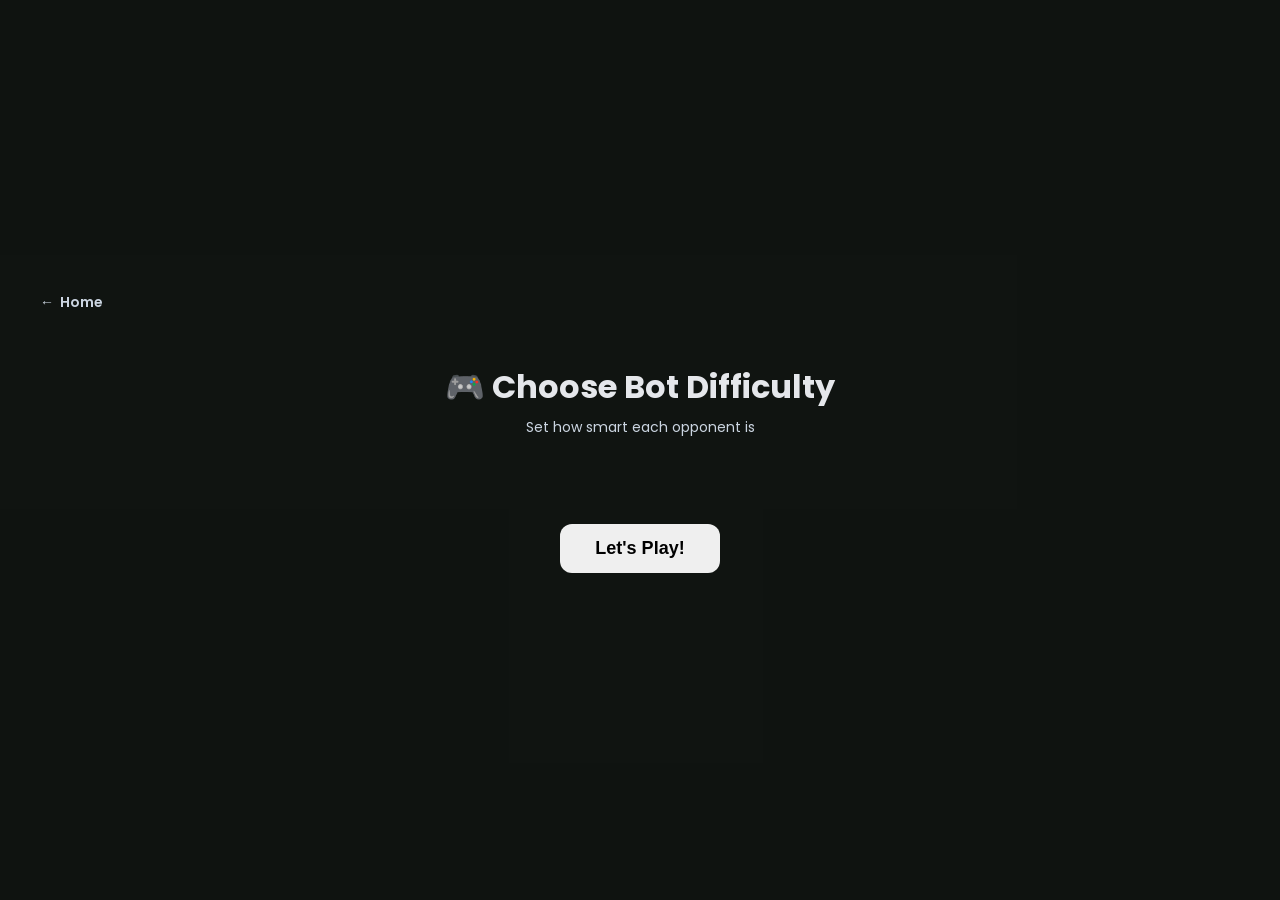
==== bot-difficulty.html @ c4e72bd3 "feat(bot-difficulty): convert Choose Bot Difficulty into a real top-level page - Added bot-difficult" ====
<!DOCTYPE html>
<html lang="en">
    <head>
        <meta charset="UTF-8">
        <meta name="viewport" content="width=device-width, initial-scale=1.0">
        <title>Wild Guest List — Choose Bot Difficulty</title>
        <link rel="icon" type="image/x-icon" href="assets/img/branding/favicon.ico" />
        <link rel="stylesheet" href="assets/fonts/fonts.css">
        <link rel="stylesheet" href="css/style.css">
    </head>
    <body>

        <!-- ── CHOOSE BOT DIFFICULTY ────────────────────────────
             A top-level destination, sibling of Home — reached from
             Home's Play vs Bot button (js/ui/home-ui.js), not
             rendered inside index.html. Real browser navigation
             (a normal link / location.href), so Back, refresh, and
             direct-URL access all work for free, and leaving this
             page fully unmounts it. See js/bot-difficulty-main.js.

             Player identity (avatar + name) is read-only here,
             sourced from the one authoritative profile
             (js/services/profile.js) — editing only happens on
             profile.html. Bot difficulty and every seat's color are
             the only things this page lets you change. Confirming
             hands off to game.html exactly as before via the same
             sessionStorage handoff — nothing about how a match
             starts changed, only where the picking-a-setup UI
             lives. -->
        <div class="screen-overlay">
            <div class="screen-content">

                <a href="index.html" class="page-back-link">
                    <span aria-hidden="true">←</span> <span data-i18n="backToHome">Home</span>
                </a>

                <div class="difficulty-content">
                    <h2 data-i18n="diffTitle">🎮 Choose Bot Difficulty</h2>
                    <p class="diff-subtitle" data-i18n="diffSubtitle">Set how smart each opponent is</p>
                    <div id="difficultyPanel"></div>
                    <button id="confirmDiffBtn" class="screen-btn" data-i18n="diffConfirm">Let's Play!</button>
                </div>

            </div>
        </div>

        <!-- Guidance prompt — asked once per new game, before it starts -->
        <div id="guidancePromptModal" class="screen-overlay hidden">
            <div class="screen-content guide-prompt-content">
                <h2 data-i18n="guidePromptTitle">Show step-by-step help?</h2>
                <p class="diff-subtitle" data-i18n="guidePromptText">We can explain each animal's ability the first time you play it this game.</p>
                <div class="guide-prompt-actions">
                    <button id="guidancePromptYesBtn" class="screen-btn" type="button" data-i18n="guidePromptYes">Yes, guide me</button>
                    <button id="guidancePromptNoBtn" class="screen-btn guide-prompt-no" type="button" data-i18n="guidePromptNo">No thanks</button>
                </div>
                <label class="guide-prompt-dontshow">
                    <input type="checkbox" id="guidancePromptDontShowAgain">
                    <span data-i18n="guidePromptDontShowAgain">Don't show this again</span>
                </label>
            </div>
        </div>

        <!-- Restart-from-beginning prompt — asked only when the player
             chooses step-by-step guidance and some abilities have already
             been explained in an earlier game -->
        <div id="guidanceRestartModal" class="screen-overlay hidden">
            <div class="screen-content guide-prompt-content">
                <h2 data-i18n="guideRestartTitle">Start the guide over?</h2>
                <p class="diff-subtitle" data-i18n="guideRestartText">You've already seen some animals explained. Show them all again from the beginning, or only the ones you haven't seen yet?</p>
                <div class="guide-prompt-actions">
                    <button id="guidanceRestartYesBtn" class="screen-btn" type="button" data-i18n="guideRestartYes">Start over</button>
                    <button id="guidanceRestartNoBtn" class="screen-btn guide-prompt-no" type="button" data-i18n="guideRestartNo">Just new ones</button>
                </div>
            </div>
        </div>

        <script type="module" src="js/bot-difficulty-main.js"></script>

    </body>
</html>
---- assets/fonts/fonts.css ----
/*
  Self-hosted fonts (no Google Fonts CDN calls).
  Files sourced from the @fontsource npm packages, which repackage
  the same open-source font files (Poppins, Vazirmatn, Noto Sans
  Arabic, Noto Sans) for local/offline use under their original
  open licenses (OFL).
*/

/* ---------- Poppins (Latin UI text / English) ---------- */
@font-face {
    font-family: 'Poppins';
    font-style: normal;
    font-display: swap;
    font-weight: 400;
    src: url('./files/poppins-latin-400-normal.woff2') format('woff2');
    unicode-range: U+0000-00FF, U+0131, U+0152-0153, U+02BB-02BC, U+02C6, U+02DA, U+02DC, U+2000-206F, U+20AC, U+2122, U+2191, U+2193, U+2212, U+2215, U+FEFF, U+FFFD;
}
@font-face {
    font-family: 'Poppins';
    font-style: normal;
    font-display: swap;
    font-weight: 400;
    src: url('./files/poppins-latin-ext-400-normal.woff2') format('woff2');
    unicode-range: U+0100-02BA, U+02BD-02C5, U+02C7-02CC, U+02CE-02D7, U+02DD-02FF, U+1D00-1DBF, U+1E00-1E9F, U+1EF2-1EFF, U+2020, U+20A0-20AB, U+20AD-20C0, U+2113, U+2C60-2C7F, U+A720-A7FF;
}
@font-face {
    font-family: 'Poppins';
    font-style: normal;
    font-display: swap;
    font-weight: 600;
    src: url('./files/poppins-latin-600-normal.woff2') format('woff2');
    unicode-range: U+0000-00FF, U+0131, U+0152-0153, U+02BB-02BC, U+02C6, U+02DA, U+02DC, U+2000-206F, U+20AC, U+2122, U+2191, U+2193, U+2212, U+2215, U+FEFF, U+FFFD;
}
@font-face {
    font-family: 'Poppins';
    font-style: normal;
    font-display: swap;
    font-weight: 600;
    src: url('./files/poppins-latin-ext-600-normal.woff2') format('woff2');
    unicode-range: U+0100-02BA, U+02BD-02C5, U+02C7-02CC, U+02CE-02D7, U+02DD-02FF, U+1D00-1DBF, U+1E00-1E9F, U+1EF2-1EFF, U+2020, U+20A0-20AB, U+20AD-20C0, U+2113, U+2C60-2C7F, U+A720-A7FF;
}
@font-face {
    font-family: 'Poppins';
    font-style: normal;
    font-display: swap;
    font-weight: 700;
    src: url('./files/poppins-latin-700-normal.woff2') format('woff2');
    unicode-range: U+0000-00FF, U+0131, U+0152-0153, U+02BB-02BC, U+02C6, U+02DA, U+02DC, U+2000-206F, U+20AC, U+2122, U+2191, U+2193, U+2212, U+2215, U+FEFF, U+FFFD;
}
@font-face {
    font-family: 'Poppins';
    font-style: normal;
    font-display: swap;
    font-weight: 700;
    src: url('./files/poppins-latin-ext-700-normal.woff2') format('woff2');
    unicode-range: U+0100-02BA, U+02BD-02C5, U+02C7-02CC, U+02CE-02D7, U+02DD-02FF, U+1D00-1DBF, U+1E00-1E9F, U+1EF2-1EFF, U+2020, U+20A0-20AB, U+20AD-20C0, U+2113, U+2C60-2C7F, U+A720-A7FF;
}

/* ---------- Vazirmatn (Persian / Farsi) ---------- */
@font-face {
    font-family: 'Vazirmatn';
    font-style: normal;
    font-display: swap;
    font-weight: 400;
    src: url('./files/vazirmatn-arabic-400-normal.woff2') format('woff2');
    unicode-range: U+0600-06FF, U+0750-077F, U+0870-088E, U+FB50-FDFF, U+FE70-FE74, U+FE76-FEFC;
}
@font-face {
    font-family: 'Vazirmatn';
    font-style: normal;
    font-display: swap;
    font-weight: 400;
    src: url('./files/vazirmatn-latin-400-normal.woff2') format('woff2');
    unicode-range: U+0000-00FF, U+0131, U+0152-0153, U+02BB-02BC, U+02C6, U+02DA, U+02DC, U+2000-206F, U+20AC, U+2122;
}
@font-face {
    font-family: 'Vazirmatn';
    font-style: normal;
    font-display: swap;
    font-weight: 600;
    src: url('./files/vazirmatn-arabic-600-normal.woff2') format('woff2');
    unicode-range: U+0600-06FF, U+0750-077F, U+0870-088E, U+FB50-FDFF, U+FE70-FE74, U+FE76-FEFC;
}
@font-face {
    font-family: 'Vazirmatn';
    font-style: normal;
    font-display: swap;
    font-weight: 600;
    src: url('./files/vazirmatn-latin-600-normal.woff2') format('woff2');
    unicode-range: U+0000-00FF, U+0131, U+0152-0153, U+02BB-02BC, U+02C6, U+02DA, U+02DC, U+2000-206F, U+20AC, U+2122;
}
@font-face {
    font-family: 'Vazirmatn';
    font-style: normal;
    font-display: swap;
    font-weight: 700;
    src: url('./files/vazirmatn-arabic-700-normal.woff2') format('woff2');
    unicode-range: U+0600-06FF, U+0750-077F, U+0870-088E, U+FB50-FDFF, U+FE70-FE74, U+FE76-FEFC;
}
@font-face {
    font-family: 'Vazirmatn';
    font-style: normal;
    font-display: swap;
    font-weight: 700;
    src: url('./files/vazirmatn-latin-700-normal.woff2') format('woff2');
    unicode-range: U+0000-00FF, U+0131, U+0152-0153, U+02BB-02BC, U+02C6, U+02DA, U+02DC, U+2000-206F, U+20AC, U+2122;
}

/* ---------- Noto Sans Arabic ---------- */
@font-face {
    font-family: 'Noto Sans Arabic';
    font-style: normal;
    font-display: swap;
    font-weight: 400;
    src: url('./files/noto-sans-arabic-arabic-400-normal.woff2') format('woff2');
    unicode-range: U+0600-06FF, U+0750-077F, U+0870-088E, U+FB50-FDFF, U+FE70-FE74, U+FE76-FEFC;
}
@font-face {
    font-family: 'Noto Sans Arabic';
    font-style: normal;
    font-display: swap;
    font-weight: 600;
    src: url('./files/noto-sans-arabic-arabic-600-normal.woff2') format('woff2');
    unicode-range: U+0600-06FF, U+0750-077F, U+0870-088E, U+FB50-FDFF, U+FE70-FE74, U+FE76-FEFC;
}
@font-face {
    font-family: 'Noto Sans Arabic';
    font-style: normal;
    font-display: swap;
    font-weight: 700;
    src: url('./files/noto-sans-arabic-arabic-700-normal.woff2') format('woff2');
    unicode-range: U+0600-06FF, U+0750-077F, U+0870-088E, U+FB50-FDFF, U+FE70-FE74, U+FE76-FEFC;
}

/* ---------- "Noto Sans TR" (Turkish) ----------
   Fontsource ships this as the latin-ext subset of Noto Sans, which
   covers Turkish letters (ç ğ ı İ ö ş ü). Re-declared under the
   'Noto Sans TR' family name so the existing rules in style.css
   that reference 'Noto Sans TR' keep working unmodified. */
@font-face {
    font-family: 'Noto Sans TR';
    font-style: normal;
    font-display: swap;
    font-weight: 400;
    src: url('./files/noto-sans-latin-ext-400-normal.woff2') format('woff2');
    unicode-range: U+0100-02BA, U+02BD-02C5, U+02C7-02CC, U+02CE-02D7, U+02DD-02FF, U+1D00-1DBF, U+1E00-1E9F, U+1EF2-1EFF, U+2020, U+20A0-20AB, U+20AD-20C0, U+2113, U+2C60-2C7F, U+A720-A7FF;
}
@font-face {
    font-family: 'Noto Sans TR';
    font-style: normal;
    font-display: swap;
    font-weight: 600;
    src: url('./files/noto-sans-latin-ext-600-normal.woff2') format('woff2');
    unicode-range: U+0100-02BA, U+02BD-02C5, U+02C7-02CC, U+02CE-02D7, U+02DD-02FF, U+1D00-1DBF, U+1E00-1E9F, U+1EF2-1EFF, U+2020, U+20A0-20AB, U+20AD-20C0, U+2113, U+2C60-2C7F, U+A720-A7FF;
}
@font-face {
    font-family: 'Noto Sans TR';
    font-style: normal;
    font-display: swap;
    font-weight: 700;
    src: url('./files/noto-sans-latin-ext-700-normal.woff2') format('woff2');
    unicode-range: U+0100-02BA, U+02BD-02C5, U+02C7-02CC, U+02CE-02D7, U+02DD-02FF, U+1D00-1DBF, U+1E00-1E9F, U+1EF2-1EFF, U+2020, U+20A0-20AB, U+20AD-20C0, U+2113, U+2C60-2C7F, U+A720-A7FF;
}
---- css/style.css ----
/* ==========================================================
   DESIGN SYSTEM
   Shared variables used across the game UI.
   Keeping these here makes future theme changes easier.
========================================================== */

:root {
    /* Player colors */
    --p1: #3b82f6;
    --p2: #22c55e;
    --p3: #f97316;
    --p4: #a855f7;

    /* RGB triplets of the above, kept in sync by
       js/ui/cardColor-ui.js applyCardColors() — lets rgba(var(--pN-rgb), a)
       be used anywhere a translucent player color is needed. */
    --p1-rgb: 59, 130, 246;
    --p2-rgb: 34, 197, 94;
    --p3-rgb: 249, 115, 22;
    --p4-rgb: 168, 85, 247;

    /* Base colors */
    --bg-main: #0a1f0f;
    --bg-panel: rgba(255, 255, 255, 0.06);
    --bg-card: linear-gradient(145deg, #1f2937, #111827);

    --text-main: #e5e7eb;
    --text-muted: #cbd5e1;
    --accent: #bd5d38;

    --border: #334155;

    /* Common values */
    --radius-sm: 10px;
    --radius-md: 12px;
    --radius-lg: 18px;

    --shadow-card:
        0 10px 25px rgba(0, 0, 0, 0.4);

    --shadow-panel:
        0 8px 20px rgba(0, 0, 0, 0.35);

    --blur:
        blur(16px);
}


/* ==========================================================
   GLOBAL
========================================================== */

body {
    margin: 0;

    min-height: 100vh;

    background: var(--bg-main);
    color: var(--text-main);

    font-family: sans-serif;

    overflow-x: hidden;
    overflow-y: auto;

    font-family:'Poppins', sans-serif;
}


/* Shared glass UI component.
   Used by panels, logs, leaderboards, etc. */
.glass-panel {
    background: var(--bg-panel);

    backdrop-filter: var(--blur);

    border-radius: var(--radius-md);

    box-sizing: border-box;
}


/* Shared shadow component */
.card-info,
.modal-content,
.card {
    box-shadow: var(--shadow-panel);
}


/* ==========================================================
   HEADER
========================================================== */

#topBarContent {

    display:grid;

    grid-template-columns: clamp(120px, 22vw, 300px) 1fr clamp(120px, 22vw, 300px);

    align-items:center;

    height: clamp(60px, 6vw, 100px);

    flex-shrink:0;
}


/* LEFT */

#topLeft {

    display: flex;

    flex-direction: column;

    justify-content: center;

    align-items: flex-start;

    height: 100%;

    padding-left: clamp(8px, 1.5vw, 20px);
}

.turn-label {

    font-size: clamp(14px, 2.2vw, 28px);

    font-weight: 700;

    color: var(--accent);
}

.turn-divider {

    width: 120px;

    height: 2px;

    background: rgba(255,255,255,.3);

    margin: 10px 0;
}

.round-label {

    font-size: clamp(11px, 1.4vw, 18px);

    color: var(--text-main);

    display: flex;

    align-items: baseline;

    gap: 6px;
}

.round-timer-sep {
    color: rgba(255,255,255,.35);
}

.turn-timer-icon {

    display: inline-flex;

    align-items: center;

    font-size: clamp(11px, 1.4vw, 18px);

    line-height: 1;
}

/* If config.json's "timer" icon is later switched from an emoji to an
   image path, icon-ui.js swaps in an <img class="icon-image">; size it
   to match the text so the swap doesn't jump the layout. */
.turn-timer-icon .icon-image {

    width: 1em;

    height: 1em;

    object-fit: contain;
}

.turn-timer-label {

    font-weight: 700;

    display: inline-block;

    color: var(--text-main);

    /* JS (renderTurnTimer in game-ui.js) sets the actual color every
       tick, smoothly interpolating from --text-main to red as the
       countdown nears 0 — this transition just softens each step. */
    transition: color .3s ease;
}

/* Last few seconds: an extra pulse on top of the color shift so a
   glance catches the urgency even without focusing on the number. */
@keyframes turnTimerPulse {
    0%, 100% { transform: scale(1); }
    50%      { transform: scale(1.15); }
}
.turn-timer-label.turn-timer-critical {
    display: inline-block; /* transform: scale() needs this to apply */
    animation: turnTimerPulse 0.6s ease-in-out infinite;
}
@media (prefers-reduced-motion: reduce) {
    .turn-timer-label.turn-timer-critical {
        animation: none;
    }
}

/* Full-screen red flash echoing the turn-timer's urgency once it drops
   under 3 seconds (see #screenDamage in index.html, triggered from
   renderTurnTimer in js/ui/game-ui.js). A plain fixed overlay, never
   intercepts clicks, sits above the game board but below modals/the
   walkthrough overlay (z-index: 50000). */
#screenDamage {
    position: fixed;
    inset: 0;
    z-index: 40000;
    pointer-events: none;
    opacity: 0;
    background: radial-gradient(ellipse at center,
        rgba(239,68,68,0) 55%,
        rgba(239,68,68,.55) 100%);
}
#screenDamage.screen-damage-flash {
    animation: screenDamageFlash .5s ease-out;
}
@keyframes screenDamageFlash {
    0%   { opacity: 1; }
    100% { opacity: 0; }
}
@media (prefers-reduced-motion: reduce) {
    #screenDamage.screen-damage-flash {
        animation: none;
        opacity: 0;
    }
}


/* CENTER */

#topCenter {

    height: 100%;

    display:flex;

    justify-content:center;

    align-items:center;

    overflow: hidden;
}

#topCenter picture {

    height: 140%;

    display: flex;

    justify-content: center;

    align-items: center;
}

#topCenter img {

    height: 60%;

    width: auto;

    max-height: 100%;

    display: block;

    object-fit: contain;
}


/* RIGHT */

#topRight {

    display: flex;

    justify-content: flex-end;

    align-items: center;

    gap: 12px;

    padding-right: clamp(8px, 1.5vw, 20px);
}

.top-btn {
    width: clamp(34px, 3.5vw, 50px);
    height: clamp(34px, 3.5vw, 50px);

    border-radius: 12px;
    border: none;

    background: transparent;

    color: white;
    font-size: 20px;

    cursor: pointer;
    transition: .2s;

    display: flex;
    justify-content: center;
    align-items: center;
}

.top-btn:hover {

    background: rgba(255,255,255,0.08);

    transform: translateY(-2px);

    box-shadow: 0 6px 15px rgba(0,0,0,.3);
}

/* ── Button tooltip (matches party panel tooltip style) ── */
.top-btn[data-title] {
    position: relative;
}

.top-btn[data-title]::after {
    content: attr(data-title);
    position: absolute;
    top: calc(100% + 8px);
    bottom: auto;
    left: 50%;
    transform: translateX(-50%) scale(0.92);

    background: rgba(10, 31, 15, 0.97);
    border: 1px solid rgba(255,255,255,0.15);
    color: #fff;
    font-size: 12px;
    font-weight: 500;
    font-family: 'Poppins', sans-serif;
    white-space: nowrap;
    padding: 7px 11px;
    border-radius: var(--radius-sm, 8px);
    box-shadow: 0 6px 20px rgba(0,0,0,0.5);

    pointer-events: none;
    opacity: 0;
    transition: opacity 0.18s, transform 0.18s;
    z-index: 500;
    line-height: 1.4;
}

.top-btn[data-title]:hover::after {
    opacity: 1;
    transform: translateX(-50%) scale(1);
}

.top-btn[data-title]:hover { cursor: pointer; }


/* Small popup */

.small-popup {

    width: 350px;

    text-align: center;
}

.small-popup p {

    font-size: 18px;

    line-height: 1.6;
}

/* ==========================================================
   PAUSE PANEL
========================================================== */

.pause-panel .help-header {
    justify-content: center;
}

.pause-actions {
    display: flex;
    flex-direction: row;
    flex-wrap: wrap;
    justify-content: center;
    align-items: flex-start;
    gap: clamp(16px, 5vw, 36px);
    margin-top: 8px;
}

.pause-action {
    display: flex;
    flex-direction: column;
    align-items: center;
    gap: 8px;
    background: none;
    border: none;
    padding: 0;
    color: inherit;
    cursor: pointer;
    font-family: inherit;
}

/* Icon box reuses the exact dimensions of the gameplay top-bar
   buttons (.top-btn, css/style.css #topRight) so the pause panel's
   icons read as the same UI element, just in a different context —
   background left transparent, unlike .top-btn's own default. */
.pause-action-icon.top-btn {
    background: transparent;
}

.pause-action-icon.top-btn:hover {
    background: transparent;
    transform: none;
    box-shadow: none;
}

.pause-action-label {
    font-size: 13px;
    font-weight: 600;
    text-align: center;
    white-space: nowrap;
}

#topBar {
    text-align: center;

    margin-bottom: 8px;

    flex-shrink: 0;
}


#gameTitle {

    display:flex;

    justify-content:center;

    align-items:center;

    margin-top:10px;

}

#gameTitle img {

    width:280px;

    height:auto;

    object-fit:contain;

}


#turnInfo,
#currentTurn {
    color: var(--accent);
}


#turnInfo {
    font-size: 14px;

    margin-top: 4px;
}


#currentTurn {
    font-size: 18px;

    font-weight: bold;
}


/* ==========================================================
   PAGE STRUCTURE
========================================================== */

#pageLayout {

    display: grid;

    grid-template-columns: 260px 1fr;

    gap: 20px;

    padding: 10px;

    min-height: 100vh;

    box-sizing: border-box;
}


#leftSidebar {

    width: 260px;

    display: flex;

    flex-direction: column;

    gap: 12px;

    height: calc(100vh - 20px);
}


#gameColumn {

    display: flex;

    flex-direction: column;

    height: calc(100vh - 20px);
}


#gameLayout {

    flex: 1;

    display: grid;

    grid-template-columns:
        clamp(180px, 22vw, 280px)
        1fr
        clamp(180px, 22vw, 280px);

    gap: 12px;

    min-height: 0;

    overflow: hidden;
}


#centerArea {

    display: flex;

    flex-direction: column;

    min-height: 0;
}


/* ==========================================================
   SPLASH FULL SCREEN
========================================================== */

.screen-overlay {

    position: fixed;

    top:0;
    left:0;
    right:0;
    bottom:0;

    width:100vw;
    height:100vh;

    background:rgba(0,0,0,.8);

    backdrop-filter:blur(10px);

    display:flex;

    justify-content:center;

    align-items:center;

    z-index:9999;

}


.screen-content {

    width:100%;

    height:100%;

    display:flex;

    flex-direction:column;

    justify-content:center;

    align-items:center;

    text-align:center;

    padding:40px;

    background:var(--bg-panel);

    box-sizing:border-box;

}


/* لوگو */

.screen-logo {

    width:min(700px,70vw);

    max-height:60vh;

    object-fit:contain;

}

/* ── Back-to-Home link ────────────────────────────────────
   Every standalone top-level page (Profile, Settings, Cards,
   Game Modes, Coming Soon — see profile.html, settings.html,
   cards.html, game-modes.html, coming-soon.html) uses this same
   affordance to return to Home. It's a real navigation (an <a>
   to index.html), not a modal close — browser Back already does
   the same thing, this is just a visible, clickable equivalent. */
.page-back-link {
    display: inline-flex;
    align-items: center;
    gap: 6px;
    align-self: flex-start;
    margin-bottom: 14px;
    color: var(--text-muted);
    text-decoration: none;
    font-weight: 600;
    font-size: 14px;
    transition: color .15s ease;
}

.page-back-link:hover {
    color: var(--text-main);
}

/* دسکتاپ بزرگ */
@media(min-width:1200px){

    .screen-logo{

        width:800px;

        max-height:65vh;

    }

}


/* لپ‌تاپ */
@media(min-width:700px) and (max-width:1199px){

    .screen-logo{

        width:600px;

        max-height:55vh;

    }

}


/* موبایل */
@media(max-width:600px){

    .screen-logo{

        width:90vw;

        max-height:35vh;

    }

}

.creator {

    position:absolute;

    bottom:25px;

    left:0;

    width:100%;

    text-align:center;

    font-family:'Poppins', sans-serif;

    font-size:14px;

    font-weight:400;

    letter-spacing:.5px;

    color:rgba(255,255,255,.75);

}


.creator a{

    color:white;

    text-decoration:none;

    font-weight:600;

    transition:.3s;

}


.creator a:hover{

    opacity:.7;

    text-decoration:underline;

}


/* Mobile */

@media(max-width:600px){

    .creator{

        bottom:15px;

        font-size:12px;

    }

}



/* موبایل */

@media(max-width:600px){

    .creator{

        bottom:15px;

        font-size:12px;

    }

}
/* دکمه */

.screen-btn {

    margin-top:30px;

    padding:14px 35px;

    border:none;

    border-radius:12px;

    cursor:pointer;

    font-size:18px;

    font-weight:700;

}



/* موبایل */

@media(max-width:600px){

    .screen-content{

        padding:20px;

    }


    .screen-logo{

        width:90vw;

        max-height:35vh;

    }


    .screen-btn{

        width:100%;

        max-width:300px;

    }

}

/* ==========================================================
   LEADERBOARD
========================================================== */

#leaderboard {

    width: 100%;

    padding: 12px;

    background: var(--bg-panel);

    backdrop-filter: var(--blur);

    border-radius: var(--radius-lg);

    box-sizing: border-box;

    box-shadow: var(--shadow-panel);
}


/*
  Kept separate from .glass-panel because the leaderboard
  has a unique internal grid structure.
*/

.leaderboard-header,
.leaderboard-row {

    display: grid;

    grid-template-columns:
        1fr
        60px
        60px;

    gap: 10px;

    padding: 6px 0;

    font-size: 13px;
}


.leaderboard-header {

    opacity: 0.6;

    border-bottom:
        1px solid rgba(255,255,255,0.1);

    margin-bottom: 8px;
}


.leaderboard-row {

    align-items: center;
}


/* Player color mapping */

.leaderboard-row[data-player="p1"] {
    color: var(--p1);
}

.leaderboard-row[data-player="p2"] {
    color: var(--p2);
}

.leaderboard-row[data-player="p3"] {
    color: var(--p3);
}

.leaderboard-row[data-player="p4"] {
    color: var(--p4);
}


/* ==========================================================
   TOP PLAYERS
========================================================== */

#topPlayers {

    display: flex;

    justify-content: space-between;

    margin-bottom: 40px;
}


.player {

    width: 200px;

    padding: 10px;

    border:
        1px solid #555;

    border-radius: var(--radius-sm);
}


.player[data-player="p1"] {
    border-left: 4px solid var(--p1);
}

.player[data-player="p2"] {
    border-left: 4px solid var(--p2);
}

.player[data-player="p3"] {
    border-left: 4px solid var(--p3);
}

.player[data-player="p4"] {
    border-left: 4px solid var(--p4);
}

/* ==========================================================
   PANELS
   Reusable glass containers for game sections.
========================================================== */

#partyArea,
#trashArea,
#chatPanel,
#gameLog {

    background: var(--bg-panel);

    backdrop-filter: var(--blur);

    border-radius: var(--radius-lg);

    box-sizing: border-box;
}


/* ==========================================================
   PARTY / TRASH
========================================================== */

#partyArea,
#trashArea {

    display: flex;

    flex-direction: column;

    min-height: 0;
    max-height: calc(100vh - 120px);
    overflow-y: auto;

    padding: 16px;
}


#partyArea h3,
#trashArea h3 {

    margin-top: 0;

    margin-bottom: 12px;

    text-align: center;

    color: var(--text-main);

    letter-spacing: 1px;
}


#partyCards,
#trashCards {

    display: grid;

    grid-template-columns:
        repeat(auto-fill, minmax(60px, 70px));

    gap: 6px;

    justify-content: center;
    overflow: visible;
}


#partyCards .card,
#trashCards .card {

    width: 62px;
    height: 84px;
    font-size: 11px;
    border-radius: 8px;
    transform: none;

}


/* ==========================================================
   CARD COMPONENT
========================================================== */

.card,
.card-info {

    width: clamp(60px, 6.5vw, 90px);

    height: clamp(85px, 9.2vw, 120px);


    border-radius: var(--radius-md);

    background: var(--bg-card);

    border:
        1px solid rgba(255,255,255,0.1);


    display: flex;

    flex-direction: column;

    justify-content: center;

    align-items: center;


    gap: 4px;


    box-shadow: var(--shadow-card);


    transition:
        transform .2s ease,
        box-shadow .2s ease;

    container-type: size;
}

/* Help card-info: same layout as game card but no owner badge */
.card-info {
    position: relative;
    display: flex;
    flex-direction: column;
    align-items: center;
    justify-content: flex-end;
    padding: 0;
    overflow: hidden;
    /* bigger in the help grid */
    width: clamp(80px, 10vw, 120px);
    height: clamp(110px, 14vw, 165px);
}

.card-info .help-card-emoji {
    font-size: unset;
    flex: 1;
    display: flex;
    align-items: center;
    justify-content: center;
    width: 100%;
    padding-top: 12%;
    font-size: clamp(1.2em, 28cqw, 2.6em);
    line-height: 1;
}

.card-info .card-image {
    width: 65%;
    height: 65%;
    object-fit: contain;
}

.card-info .help-card-footer {
    width: 100%;
    background: rgba(0,0,0,0.38);
    display: flex;
    justify-content: space-between;
    align-items: center;
    padding: 3% 7%;
    box-sizing: border-box;
    flex-shrink: 0;
}

.card-info .help-card-name {
    font-size: clamp(7px, 10cqw, 11px);
    font-weight: 600;
    color: #fff;
    white-space: nowrap;
    overflow: hidden;
    text-overflow: ellipsis;
    line-height: 1.2;
}

.card-info .help-card-power {
    font-size: clamp(8px, 12cqw, 14px);
    font-weight: 800;
    color: #fbbf24;
    flex-shrink: 0;
    margin-left: 4%;
    line-height: 1.2;
}


/*
  Interaction feedback:
  Cards lift when hovered to communicate
  that they are selectable.
*/

.card:hover,
.card-info:hover {

    transform:
        translateY(-6px)
        scale(1.05);


    box-shadow:
        0 10px 20px rgba(0,0,0,.4);


    cursor: pointer;
}



/* ── Card new layout ── */

.card {
    position: relative;
    display: flex;
    flex-direction: column;
    align-items: center;
    justify-content: flex-end;
    padding: 0;
    overflow: hidden;
}

/* ── Long-press feedback ──────────────────────────────────
   Scale + shake "wind-up" + glow + circular progress ring while a card
   is being held. Purely visual — driven by the .long-press-active class
   toggled from js/ui/longPress.js the instant a press starts (not once
   it fires), so the shake plays through the whole hold, not just at the
   end. The ring's fill duration is set inline via --long-press-duration
   (see js/ui/game-ui.js) so it always matches the actual timer, with no
   duplicated number in CSS. Disappears immediately (no transition delay)
   if the gesture is cancelled, since the class is simply removed. */
.card.long-press-active {
    animation: long-press-shake 260ms ease-out both;
    box-shadow: var(--shadow-card), 0 0 0 3px rgba(189, 93, 56, 0.55);
    transition: box-shadow 120ms ease-out;
}

@keyframes long-press-shake {
    0%   { transform: scale(1)     rotate(0deg); }
    15%  { transform: scale(1.025) rotate(-1.4deg); }
    30%  { transform: scale(1.035) rotate(1.4deg); }
    45%  { transform: scale(1.04)  rotate(-1deg); }
    60%  { transform: scale(1.04)  rotate(0.7deg); }
    80%  { transform: scale(1.04)  rotate(-0.3deg); }
    100% { transform: scale(1.04)  rotate(0deg); }
}

.card.long-press-active::after {
    content: "";
    position: absolute;
    inset: 0;
    z-index: 5;
    pointer-events: none;
    border-radius: inherit;
    background: conic-gradient(var(--accent) 0deg, transparent 0deg);
    opacity: 0.35;
    animation: long-press-ring var(--long-press-duration, 800ms) linear forwards;
}

@keyframes long-press-ring {
    from { background: conic-gradient(var(--accent) 0deg, transparent 0deg); }
    to   { background: conic-gradient(var(--accent) 360deg, transparent 360deg); }
}

@media (prefers-reduced-motion: reduce) {
    .card.long-press-active {
        animation: none;
        transform: scale(1.02);
        transition: none;
    }
    .card.long-press-active::after {
        animation: none;
        opacity: 0.25;
    }
}

.card-owner-badge {
    position: absolute;
    top: 5%;
    left: 6%;
    font-size: clamp(7px, 1.1cqw, 10px);
    font-weight: 700;
    padding: 1px 5px;
    border-radius: 20px;
    background: rgba(0,0,0,0.5);
    color: #fff;
    letter-spacing: 0.2px;
    max-width: 75%;
    overflow: hidden;
    text-overflow: ellipsis;
    white-space: nowrap;
    z-index: 2;
    line-height: 1.6;
}

.card-visual {
    flex: 1;
    display: flex;
    align-items: center;
    justify-content: center;
    width: 100%;
    padding-top: 28%;
    min-height: 0;
}

.card-emoji {
    font-size: clamp(1.2em, 38cqw, 3em);
    line-height: 1;
}

.card-image {
    width: 85%;
    height: 85%;
    object-fit: contain;
}

.card-footer {
    width: 100%;
    background: rgba(0,0,0,0.38);
    display: flex;
    justify-content: space-between;
    align-items: center;
    padding: 3% 7%;
    box-sizing: border-box;
    flex-shrink: 0;
}

.card-name {
    font-size: clamp(7px, 10cqw, 11px);
    font-weight: 600;
    color: #fff;
    white-space: nowrap;
    overflow: hidden;
    text-overflow: ellipsis;
    line-height: 1.2;
}

.card-power {
    font-size: clamp(11px, 18cqw, 18px);
    font-weight: 900;
    color: #fbbf24;
    flex-shrink: 0;
    margin-left: 4%;
    line-height: 1.2;
}

/* Player card themes.
   Driven by --p1..--p4-rgb (set alongside --p1..--p4 in
   js/ui/cardColor-ui.js applyCardColors()) rather than a fixed color,
   so a picked color actually repaints these — previously hardcoded
   here, this block silently ignored any player-color choice. */

.card[data-player="p1"] {

    background:
        linear-gradient(
            145deg,
            rgba(var(--p1-rgb), .25),
            #111827
        );
}


.card[data-player="p2"] {

    background:
        linear-gradient(
            145deg,
            rgba(var(--p2-rgb), .25),
            #111827
        );
}


.card[data-player="p3"] {

    background:
        linear-gradient(
            145deg,
            rgba(var(--p3-rgb), .25),
            #111827
        );
}


.card[data-player="p4"] {

    background:
        linear-gradient(
            145deg,
            rgba(var(--p4-rgb), .25),
            #111827
        );
}



/* ==========================================================
   BOARD
========================================================== */

#board {

    display: flex;

    justify-content: center;

    gap: 16px;

    min-width: 0;

    flex-wrap: nowrap;
}


/* ==========================================================
   QUEUE
========================================================== */

#queue,
#queue {

    display: flex;

    gap: clamp(6px, 2vw, 30px);
}

#queue .card {

    width: clamp(68px, 8vw, 110px);

    height: clamp(96px, 11.5vw, 155px);

    /* Taken out of flex flow so a second card briefly sharing this slot
       (mid-animation handoff, e.g. Hippo push) can never cause the flex
       container to shrink either card to make room. Both cards keep
       their full, unchanged size and simply overlap instead. */
    position: absolute;
    top: 50%;
    left: 50%;
    transform: translate(-50%, -50%);
    z-index: 2;

}

/* When two cards are forced into the same queue slot at once, DOM order
   reflects arrival order (appendChild → last child = newest arrival).
   The newer card renders underneath the one already occupying the slot. */
.queue-slot .card ~ .card {
    z-index: 1;
}


.queue-slot {

    width: clamp(68px, 8vw, 110px);

    height: clamp(96px, 11.5vw, 155px);


    border:
        1px dashed rgba(255,255,255,.2);


    border-radius: var(--radius-sm);


    background:
        rgba(255,255,255,.02);


    display: flex;

    align-items: center;

    justify-content: center;
}


#queueArea {

    flex: 1;


    display: flex;

    justify-content: center;

    align-items: center;


    flex-direction: column;


    gap: 20px;
}



/* ==========================================================
   PLAYER HAND
========================================================== */

#handArea {

    display:flex;

    justify-content:center;

    align-items:center;

    gap: clamp(8px, 2vw, 25px);

    margin-top:8px;

    flex-shrink: 0;

    flex-wrap: wrap;

}

#playerHand {

    display:flex;

    justify-content:center;

    gap: clamp(4px, 1.2vw, 16px);


    flex-wrap:wrap;


}

#playerHand .card {

    width: clamp(68px, 8vw, 100px);

    height: clamp(96px, 11.5vw, 140px);

}

/* Let the browser keep handling horizontal scroll/pan of the hand strip
   itself (see the mobile overflow-x:auto rule below); our long-press
   handler cancels on the same real drag via its own movement threshold,
   so this doesn't fight that — it just avoids blocking scroll for the
   fraction of a gesture before our JS threshold check runs. */
#playerHand .card {
    touch-action: pan-x;
}

/* .owner removed - replaced by .card-owner-badge */

/* =========================
   Deck Stack
========================= */


#deckStack {


    display:flex;

    flex-direction: column;

    justify-content:center;

    align-items:center;

    gap: 6px;


}

/* Name + avatar tag above the player's own deck, matching how each
   opponent shows their avatar and name next to their hand
   (.other-avatar / .player-label in the OTHER PLAYER ROW rules
   above) — this is the human seat's equivalent, sitting by their own
   deck instead since their hand is laid out full-width. */
.player-deck-info {
    display: flex;
    align-items: center;
    gap: 6px;
    max-width: clamp(90px, 10vw, 130px);
}

.player-deck-avatar-wrap {
    width: 26px;
    height: 26px;
    border-radius: 50%;
    overflow: hidden;
    flex-shrink: 0;
    border: 2px solid var(--p1, #4ade80);
}

.player-deck-avatar-img {
    width: 100%;
    height: 100%;
    object-fit: cover;
    display: block;
}

.player-deck-name {
    font-size: 12px;
    font-weight: 700;
    color: var(--text-main);
    white-space: nowrap;
    overflow: hidden;
    text-overflow: ellipsis;
}

@media (max-width: 600px) {
    .player-deck-avatar-wrap { width: 20px; height: 20px; }
    .player-deck-name { font-size: 10px; }
}



.deck-back {

    width: clamp(68px, 8vw, 100px);

    height: clamp(96px, 11.5vw, 140px);


    border-radius:12px;


    background:
    linear-gradient(
        145deg,
        #374151,
        #111827
    );


    border:
    2px solid rgba(255,255,255,.2);



    box-shadow:
    0 10px 25px rgba(0,0,0,.5);



    display:flex;


    justify-content:center;


    align-items:center;


    position:relative;



}

/* The player's own deck (data-player="p1" — always the human seat, see
   js/game-main.js) — colored the same way the opponents' .other-deck-back
   already is, from the live --p1 variable set in
   js/ui/cardColor-ui.js applyCardColors(). */
.deck-back[data-player="p1"] {
    background:
    linear-gradient(
        145deg,
        var(--p1),
        #0d1a0d
    );
}




#deckCount {


    position:relative;


    font-size:32px;


    font-weight:bold;


    color:white;

}

/* ==========================================================
   OTHER PLAYER HANDS
========================================================== */


#otherPlayers {


    flex-direction:column;

    align-items:center;

    gap:20px;


}



#topPlayer {


    display:flex;

    flex-direction:column;

    align-items:center;

}



#sidePlayers {


    display:flex;

    justify-content:space-between;

    width:100%;

}



.other-hand {


    display:flex;

    gap:6px;

}



.card-back {

    width: clamp(32px, 5.5vw, 85px);

    height: clamp(45px, 8vw, 120px);


    border-radius:8px;


    border:
    1px solid rgba(255,255,255,.25);


    box-shadow:
    0 5px 12px rgba(0,0,0,.4);


    position:relative;


    overflow:hidden;


}

.card-back[data-player="p1"] {

    background:
    linear-gradient(
        145deg,
        var(--p1),
        #111827
    );

}



.card-back[data-player="p2"] {

    background:
    linear-gradient(
        145deg,
        var(--p2),
        #111827
    );

}



.card-back[data-player="p3"] {

    background:
    linear-gradient(
        145deg,
        var(--p3),
        #111827
    );

}



.card-back[data-player="p4"] {

    background:
    linear-gradient(
        145deg,
        var(--p4),
        #111827
    );

}



.card-back::after {


    content:"";


    position:absolute;


    inset:0;


    background-image:
    url("../assets/img/branding/logo-small.png");


    background-repeat:no-repeat;


    background-position:center;


    background-size:60%;


    opacity:0.85;


}



.player-label {


    margin-bottom:8px;


    font-size:14px;


    color:var(--text-muted);


}


/* ==========================================================
   SCOREBOARD
========================================================== */

#scoreboard {

    position: fixed;

    top: 10px;

    left: 10px;
}



/* ==========================================================
   MODAL
========================================================== */

.modal {

    position: fixed;


    inset: 0;


    background:
        rgba(0,0,0,.85);


    backdrop-filter:
        blur(6px);


    display: flex;


    justify-content: center;


    align-items: center;


    z-index: 1000;
}


.modal-content {

    width: min(700px, 92vw);


    max-width: 92%;


    padding: 24px;


    border-radius: var(--radius-md);


    max-height: 88vh;


    overflow-y: auto;


    z-index: 2000;


    color: white;


    border:
        1px solid var(--border);


    background: rgba(10,31,15,0.82);
    backdrop-filter: blur(18px);
    -webkit-backdrop-filter: blur(18px);


    box-shadow:
        0 20px 60px rgba(0,0,0,.6);
}

/* ── About Developer panel redesign ──
   Profile-card layout: close button pinned to the corner, a large
   developer avatar centered up top, title below it, then the usual
   centered body copy and action row. Replaces the old
   .help-header (title+close in a row) for this modal only — that
   shared class is still used as-is by the other modals. */
.about-panel {
    position: relative;
    text-align: center;
    padding-top: 40px;
}

.about-close {
    position: absolute;
    top: 14px;
    right: 14px;
}

[dir="rtl"] .about-close {
    right: auto;
    left: 14px;
}

.about-avatar {
    display: flex;
    justify-content: center;
    margin-bottom: 10px;
}

.about-avatar [data-icon] {
    width: 96px;
    height: 96px;
}

.about-avatar .icon-image {
    width: 100%;
    height: 100%;
    object-fit: contain;
}

.about-title {
    margin: 0 0 18px;
    font-size: clamp(20px, 5vw, 26px);
    font-weight: 700;
    color: var(--text-main);
}

.about-content{

    text-align:center;

    line-height:1.7;

    font-size:15px;

}


.about-content strong{

    font-weight:700;

}


/* Row wrapper for the "Visit Website" / "Give Feedback" pair — keeps
   them side by side on one row (same height, same baseline) instead
   of relying on inline-element wrapping, which could drop the second
   button to its own line depending on available width. */
.about-actions{

    display:flex;

    align-items:center;

    justify-content:center;

    flex-wrap:wrap;

    gap:12px;

    margin-top:15px;

}

.website-link{

    display:inline-flex;

    align-items:center;

    margin-top:0;

    padding:10px 20px;

    border-radius:10px;

    background:var(--accent);

    color:white;

    text-decoration:none;

    font-weight:600;

    transition:.3s;

}


.website-link:hover{

    opacity:.8;

}

.hidden {

    display: none;
}

.icon{

    width:32px;

    height:32px;

    display:flex;

    align-items:center;

    justify-content:center;

    font-size:24px;

}


[data-icon]{

    display:inline-flex;

    align-items:center;

    justify-content:center;

    vertical-align:middle;

}


.icon-image{

    width:2em;

    height:2em;

    object-fit:contain;

    display:inline-block;

    vertical-align:middle;

}
/* ==========================================================
   ANIMAL GRID
========================================================== */

#animalGrid {

    display: grid;

    grid-template-columns: repeat(auto-fill, minmax(clamp(80px,10vw,120px), 1fr));

    gap: 14px;

    align-items: start;
    justify-items: center;
}

/* ==========================================================
   Help COMPONENTS
========================================================== */


.help-layout {

    display: flex;

    flex-direction: column;

    gap: 16px;
}



.help-header {

    display: flex;

    justify-content: space-between;

    align-items: center;
}



.help-card-emoji {

    font-size: 42px;
}



.help-card-power {

    font-size: 24px;

    color: var(--accent);

    font-weight: bold;
}



.help-card-detail {

    text-align: center;
}



.help-card-detail h2 {

    font-size: 26px;

    color: #ffffff;
}

.help-divider,
.settings-divider {

    width: 100%;

    height: 1px;

    background: rgba(255,255,255,.15);

    margin: 24px 0 16px;
}

.tutorial-text p{

    margin: 0 0 6px 0;

    line-height: 1.2;
}

.tutorialPrevBtn,
.tutorialNextBtn {
    background-color: transparent;
    background-repeat: no-repeat;
    border: none;
}

.animal-guide-title {

    text-align: center;

    margin: 0 0 20px;

    font-size: 1.2rem;

    font-weight: 700;

    color: var(--text-main);
}



.help-card-detail h3 {

    margin-top: 20px;

    color: var(--accent);

    font-size: 14px;


    letter-spacing: 1px;


    text-transform: uppercase;
}



.desc-text {

    color: var(--text-muted);

    line-height: 1.5;
}



.detail-emoji {

    font-size: 72px;

    margin-bottom: 10px;
}



/* ==========================================================
   POWER BADGE
========================================================== */


.power-badge {

    display: inline-block;


    padding: 8px 16px;


    border-radius: 20px;


    background: var(--accent);


    color: white;


    font-weight: bold;


    margin-bottom: 20px;
}



/* ==========================================================
   EXAMPLE SECTION
========================================================== */


.example-container {

    display: flex;


    align-items: center;


    justify-content: space-between;


    gap: 12px;


    margin-top: 12px;
}



.example-box {


    flex: 1;


    background: rgba(10,31,15,0.82);
    backdrop-filter: blur(18px);
    -webkit-backdrop-filter: blur(18px);


    border:
        1px solid #374151;


    border-radius:
        var(--radius-md);


    padding: 12px;


    position: relative;


    white-space: pre-line;


    font-family: monospace;
}



.example-box.before {

    border-left:
        3px solid #ef4444;
}



.example-box.after {

    border-left:
        3px solid #22c55e;
}



.example-box .label {

    font-size: 12px;

    opacity: .6;

    margin-bottom: 6px;
}



.example-box .text {

    font-family: monospace;

    font-size: 14px;


    white-space: pre-line;
}



.arrow {

    font-size: 22px;

    opacity: .7;
}



/* ==========================================================
   BUTTON SYSTEM
========================================================== */


.icon-btn {
    width: clamp(34px, 3.5vw, 50px);
    height: clamp(34px, 3.5vw, 50px);

    border-radius: 12px;
    border: none;

    background: transparent;

    color: white;
    font-size: 20px;

    cursor: pointer;
    transition: .2s;

    display: flex;
    justify-content: center;
    align-items: center;
}



.icon-btn:hover {


    background: rgba(255,255,255,0.06);



    transform:
        translateY(-2px);


    box-shadow:
        0 4px 12px rgba(0,0,0,.3);
}



.icon-btn.close,
.panel-close {


    color:
        #ef4444;


    border-color:
        #ef4444;
}



.icon-btn.close:hover,
.panel-close:hover {


    background:
        rgba(239,68,68,.15);
}




/* ==========================================================
   CHAT & LOG
========================================================== */


#chatPanel {


    width: 100%;


    height: 140px;


    padding: 12px;
}



#gameLog {


    width: 100%;


    height: 260px;


    padding: 12px;


    display: flex;


    flex-direction: column;


    flex: 1;
}



#logEntries {


    flex: 1;


    overflow-y: auto;


    font-size: 12px;


    display: flex;


    flex-direction: column;


    gap: 6px;


    min-height: 0;
}



.log-entry {


    padding:
        6px 8px;


    background:
        rgba(255,255,255,.05);


    border-radius:
        8px;
}

.player-name{
    font-weight: 700;
}

.log-entry.p1 .player-name{
    color: var(--p1);
}

.log-entry.p2 .player-name{
    color: var(--p2);
}

.log-entry.p3 .player-name{
    color: var(--p3);
}

.log-entry.p4 .player-name{
    color: var(--p4);
}

/* ==========================================================
   KANGAROO MODAL
========================================================== */


.kangaroo-choice {

    width: 350px;

    text-align:center;

}


.kangaroo-buttons {

    display:flex;

    justify-content:center;

    gap:20px;

    margin-top:20px;

}



.kangaroo-buttons button {


    width:120px;

    height:60px;


    border-radius:12px;


    border:1px solid var(--border);


    background:#0d1a0d;


    color:white;


    font-size:18px;


    cursor:pointer;


    transition:.2s;

}



.kangaroo-buttons button:hover {


    background:#132213;


    transform:translateY(-3px);

}


/* ==========================================================
   MOBILE MENU BASE STATE
========================================================== */


#mobileMenu,
#mobileTabs {

    display: none;
}

/* ==========================================================
   RESPONSIVE SYSTEM
   Single mobile breakpoint.
   Previous CSS had multiple duplicated 900px blocks.
========================================================== */







/* ==========================================================
   VERY SMALL DEVICES
   Optional fallback.
   Kept separate because it changes structure.
========================================================== */







/* ============================================================
   MOBILE-ONLY BUTTONS — hidden on desktop
============================================================ */

.mobile-only-btn {
    display: none;
}

/* ============================================================
   TABLET  (601px – 1024px)
============================================================ */

/* ============================================================
   TABLET  (601px – 1024px)
============================================================ */

@media (max-width: 1024px) and (min-width: 601px) {

    #pageLayout {
        grid-template-columns: 220px 1fr;
        gap: 12px;
        padding: 8px;
    }

    #leftSidebar { width: 220px; }

    #gameLayout {
        grid-template-columns: clamp(160px, 20vw, 260px) 1fr clamp(160px, 20vw, 260px);
        gap: 14px;
    }

    #topBarContent {
        height: clamp(70px, 12vw, 140px);
        grid-template-columns: clamp(100px, 18vw, 220px) 1fr clamp(100px, 18vw, 220px);
    }

    .turn-label  { font-size: clamp(13px, 2vw, 22px); }
    .round-label { font-size: clamp(11px, 1.6vw, 16px); }

    #queue .card, .queue-slot {
        width:  clamp(58px, 7.5vw, 96px);
        height: clamp(82px, 10.5vw, 135px);
    }

    #playerHand .card, .deck-back {
        width:  clamp(58px, 7vw, 90px);
        height: clamp(82px, 10vw, 126px);
    }

    #queue { gap: clamp(8px, 1.5vw, 20px); }

    #partyCards .card, #trashCards .card {
        width:  clamp(50px, 6vw, 80px);
        height: clamp(70px, 8.5vw, 110px);
    }

    #animalGrid {
        grid-template-columns: repeat(auto-fill, minmax(90px, 1fr));
        gap: 12px;
    }
}

/* ============================================================
   GLOBAL — mobile-only elements hidden on desktop
============================================================ */

/* mobile leaderboard: only shown inside the ≤600px block */
#mobileLeaderboard { display: none; }

/* mobile-only buttons hidden on desktop */
.mobile-only-btn { display: none; }

/* other-deck styled like player deck */
.other-deck { margin-top: 4px; display: flex; justify-content: center; }

.other-deck-back {
    position: relative;
    width:  clamp(32px, 5vw, 70px);
    height: clamp(45px, 7vw, 95px);
    border-radius: var(--radius-sm);
    display: flex; align-items: center; justify-content: center;
    box-shadow: 0 4px 12px rgba(0,0,0,.4);
    border: 1px solid rgba(255,255,255,.2);
    overflow: hidden;
}

.other-deck-back::before {
    content: "";
}

.other-deck-count {
    position: relative; z-index: 1;
    font-size: clamp(12px, 3vw, 18px);
    font-weight: 800; color: #fff;
    text-shadow: 0 1px 4px rgba(0,0,0,.8);
}

.other-deck-back[data-player="p1"] { background: linear-gradient(145deg, var(--p1), #0d1a0d); }
.other-deck-back[data-player="p2"] { background: linear-gradient(145deg, var(--p2), #0d1a0d); }
.other-deck-back[data-player="p3"] { background: linear-gradient(145deg, var(--p3), #0d1a0d); }
.other-deck-back[data-player="p4"] { background: linear-gradient(145deg, var(--p4), #0d1a0d); }

/* ============================================================
   NEW FEATURES — Animations, Warning, Queue, End Game
============================================================ */

/* Warning popup */
#warningPopup {
    position: fixed;
    top: 50%; left: 50%;
    transform: translate(-50%,-50%) scale(0.9);
    background: rgba(10,31,15,0.95);
    backdrop-filter: blur(18px);
    border: 1px solid rgba(249,115,22,0.7);
    color: #fff;
    padding: 18px 28px;
    border-radius: var(--radius-md);
    font-size: 16px; font-weight: 600;
    z-index: 99999;
    pointer-events: none;
    opacity: 0;
    transition: opacity 0.25s ease, transform 0.25s ease;
    text-align: center;
    min-width: 220px;
    box-shadow: 0 8px 40px rgba(0,0,0,.7);
}
#warningPopup.visible {
    opacity: 1;
    transform: translate(-50%,-50%) scale(1);
}

/* Turn pulse — always the human seat's hand (p1), so it follows
   whatever color p1 is currently assigned via --p1-rgb. */
@keyframes turnPulse {
    0%   { box-shadow: 0 0 0 0 rgba(var(--p1-rgb), 0.7); }
    70%  { box-shadow: 0 0 0 10px rgba(var(--p1-rgb), 0); }
    100% { box-shadow: 0 0 0 0 rgba(var(--p1-rgb), 0); }
}
#playerHand.my-turn .card { animation: turnPulse 1.5s infinite; cursor: pointer; }
#playerHand.my-turn .card:hover { transform: translateY(-8px) scale(1.06); }

/* Card enter */
@keyframes cardEnter {
    from { opacity: 0; transform: scale(0.7) translateY(12px); }
    to   { opacity: 1; transform: scale(1) translateY(0); }
}
.card-enter { animation: cardEnter 0.32s cubic-bezier(.4,0,.2,1) forwards; }

/* ============================================================
   PRESENTATION LAYER — semantic-event animations
   (js/presentation/director.js + js/ui/game-ui.js presenter)
============================================================ */

/* Input lock: dim the hand while the Director is animating a turn, so
   it visually reads as "not interactive right now". Deliberately does
   NOT set pointer-events:none any more — that used to also block the
   hold-to-info long-press gesture (js/ui/longPress.js) any time it
   wasn't this player's turn (director.isBusy() is true for most of an
   opponent's turn), even though holding is meant to work regardless of
   whose turn it is. Actually preventing a card from being PLAYED
   mid-sequence is already handled in JS — see playThisCard()'s own
   director.isBusy() / isMyTurn checks in game-ui.js — so this class only
   needs to carry the visual "locked" look now. */
body.gameplay-locked #playerHand .card {
    opacity: 0.82;
    filter: saturate(0.85);
}

/* Small "joining the line" settle after a card lands at the back of the
   queue. */
@keyframes cardJoinsLine {
    0%   { transform: scale(1.08) translateY(-6px); }
    60%  { transform: scale(0.97) translateY(1px); }
    100% { transform: scale(1) translateY(0); }
}
.card-joins-line { animation: cardJoinsLine 0.24s cubic-bezier(.4,0,.2,1); }

/* Opponent card-back → real card reveal flip. */
@keyframes cardReveal {
    0%   { transform: rotateY(90deg) scale(0.92); opacity: 0.4; }
    100% { transform: rotateY(0deg) scale(1); opacity: 1; }
}
.card-reveal { animation: cardReveal 0.26s ease-out; }

/* Hippo pushing a weaker card backward — a "flinch and give ground"
   reaction, distinct from being sent to trash. */
@keyframes cardFleeReact {
    0%   { transform: translateX(0) rotate(0deg); }
    30%  { transform: translateX(-6px) rotate(-3deg); }
    70%  { transform: translateX(4px) rotate(2deg); }
    100% { transform: translateX(0) rotate(0deg); }
}
.card-flee-react { animation: cardFleeReact 0.22s ease-in-out; }
.card-fleeing { filter: brightness(0.92); }

/* Removal reaction — plays in place, just before the card leaves the
   queue for good. */
@keyframes cardRemovedReact {
    0%   { transform: scale(1) rotate(0deg); }
    25%  { transform: scale(0.92) rotate(-4deg); }
    50%  { transform: scale(1.03) rotate(3deg); }
    100% { transform: scale(0.94) rotate(0deg); opacity: 0.75; }
}
.card-removed-react { animation: cardRemovedReact 0.26s ease-in-out forwards; }

/* Crocodile's bite — sharper, quicker snap than a generic removal. */
@keyframes cardEatenReact {
    0%   { transform: scale(1); }
    30%  { transform: scale(0.8) rotate(-6deg); }
    60%  { transform: scale(1.05) rotate(4deg); }
    100% { transform: scale(0.7); opacity: 0.5; }
}
.card-eaten-react { animation: cardEatenReact 0.26s ease-in forwards; }

/* Flight toward Trash: shrink + desaturate as it travels. */
.card-to-trash { filter: grayscale(0.6) brightness(0.85); opacity: 0.85; }

@keyframes cardInTrash {
    0%   { transform: scale(1); opacity: 0.85; }
    100% { transform: scale(0.94); opacity: 1; }
}
.card-in-trash { animation: cardInTrash 0.22s ease-out forwards; }

/* Queue-resolution "result" cards — anticipation before the trip to
   Party. */
@keyframes cardResultAnticipation {
    0%   { transform: scale(1) translateY(0); }
    30%  { transform: scale(0.94) translateY(3px); }
    70%  { transform: scale(1.12) translateY(-8px) rotate(-2deg); }
    100% { transform: scale(1.08) translateY(-2px) rotate(0deg); }
}
.card-result-anticipation { animation: cardResultAnticipation 0.26s cubic-bezier(.34,1.4,.64,1) forwards; }

.card-to-party { filter: drop-shadow(0 0 14px rgba(250, 204, 21, 0.55)); }

@keyframes cardPartyCelebrate {
    0%   { transform: scale(1.1) rotate(-3deg); }
    30%  { transform: scale(0.95) rotate(2deg); }
    55%  { transform: scale(1.06) rotate(-1deg); }
    100% { transform: scale(1) rotate(0deg); }
}
.card-party-celebrate {
    animation: cardPartyCelebrate 0.42s cubic-bezier(.34,1.2,.64,1);
    box-shadow: 0 0 0 3px rgba(250, 204, 21, 0.35), var(--shadow-card);
}

/* Queue-full pause beat. */
@keyframes queueFullFlash {
    0%   { box-shadow: 0 0 0 0 rgba(250, 204, 21, 0.65); }
    50%  { box-shadow: 0 0 0 14px rgba(250, 204, 21, 0); }
    100% { box-shadow: 0 0 0 0 rgba(250, 204, 21, 0); }
}
.queue-full-flash { animation: queueFullFlash 0.7s ease-out; }

/* ── Ability-specific visual language ──────────────────────────
   Each animal's rule gets its own motion flavor so the *shape* of the
   animation hints at what happened, not just that something happened. */

/* Lion — aggressive rush to the front: a low, fast dash with a hard
   ease-in, not a polite slide. */
.card-lion-rush { filter: drop-shadow(0 0 10px rgba(239, 68, 68, 0.45)); }
@keyframes cardLionRushTilt {
    0%   { transform: rotate(0deg) scale(1); }
    40%  { transform: rotate(-3deg) scale(1.04); }
    100% { transform: rotate(0deg) scale(1); }
}
.card-lion-rush.card-lion-rush { animation: cardLionRushTilt 0.32s ease-out; }

/* Hippo — a heavy, slower shove; the displaced card resists a touch on
   its way out of the way. */
.card-heavy-push { filter: brightness(0.97); }
@keyframes cardHeavyPushSquash {
    0%   { transform: scaleX(1) scaleY(1); }
    35%  { transform: scaleX(1.08) scaleY(0.94); }
    100% { transform: scaleX(1) scaleY(1); }
}
.card-heavy-push.card-heavy-push { animation: cardHeavyPushSquash 0.46s ease-out; }

/* Giraffe — one crisp little hop over its neighbor. */
@keyframes cardHop {
    0%   { transform: translateY(0) scale(1); }
    45%  { transform: translateY(-14px) scale(1.03); }
    100% { transform: translateY(0) scale(1); }
}
.card-hop.card-hop { animation: cardHop 0.3s cubic-bezier(.34,1.4,.64,1); }

/* Sloth Bear — sticks close behind whoever it's following: a tight,
   short snap rather than a free slide. */
@keyframes cardStick {
    0%   { transform: scale(0.96); }
    100% { transform: scale(1); }
}
.card-stick.card-stick { animation: cardStick 0.22s ease-out; }

/* Sloth Bear being pushed — resists for a beat ("sticky"), then drags
   along, distinct from a card that simply gives ground. */
@keyframes cardStickyReact {
    0%   { transform: translateX(0); }
    50%  { transform: translateX(-3px); }
    100% { transform: translateX(0); }
}
.card-sticky-react { animation: cardStickyReact 0.24s ease-in-out 2; }
.card-sticky-drag { filter: brightness(0.95); }

/* Kangaroo's jump — a bigger hop arc than a plain slide. */
@keyframes cardJumpArc {
    0%   { transform: translateY(0) scale(1) rotate(0deg); }
    40%  { transform: translateY(-30px) scale(1.06) rotate(-4deg); }
    100% { transform: translateY(0) scale(1) rotate(0deg); }
}
.card-jump-arc {
    animation: cardJumpArc 0.46s cubic-bezier(.34,1.2,.64,1);
    box-shadow: 0 0 0 3px rgba(59, 130, 246, 0.4);
}

/* Snake's sort — a small chaotic wiggle while cards cross paths at once. */
@keyframes cardChaosMove {
    0%   { transform: rotate(0deg); }
    25%  { transform: rotate(4deg); }
    60%  { transform: rotate(-3deg); }
    100% { transform: rotate(0deg); }
}
.card-chaos-move.card-chaos-move {
    animation: cardChaosMove 0.38s ease-in-out;
    box-shadow: 0 0 0 3px rgba(34, 197, 94, 0.4);
}

/* Seal's reversal — a dramatic full flip mid-flight. */
@keyframes cardReverseFlip {
    0%   { transform: rotateY(0deg); }
    50%  { transform: rotateY(180deg); }
    100% { transform: rotateY(360deg); }
}
.card-reverse-flip.card-reverse-flip {
    animation: cardReverseFlip 0.48s ease-in-out;
    box-shadow: 0 0 0 3px rgba(168, 85, 247, 0.4);
}

/* A firm, non-moving "block" reaction — Zebra stopping Hippo/Crocodile,
   or a Lion holding its ground against a second Lion. */
@keyframes cardBlockReact {
    0%   { transform: scale(1); }
    30%  { transform: scale(1.08); }
    55%  { transform: scale(0.97); }
    100% { transform: scale(1); }
}
.card-block-react {
    animation: cardBlockReact 0.24s ease-out;
    box-shadow: 0 0 0 3px rgba(148, 163, 184, 0.5);
}

/* Crocodile's satisfied recoil after eating. */
@keyframes cardCrocRecoil {
    0%   { transform: scale(1) rotate(0deg); }
    30%  { transform: scale(1.1) rotate(3deg); }
    60%  { transform: scale(0.96) rotate(-2deg); }
    100% { transform: scale(1) rotate(0deg); }
}
.card-croc-recoil { animation: cardCrocRecoil 0.26s ease-out; }

/* Scared off (Lion's Monkeys, Monkey pair vs Crocodile/Hippo) — a
   jittery flinch, faster and sharper than an ordinary "outmatched"
   removal. */
@keyframes cardScaredReact {
    0%   { transform: translate(0,0) rotate(0deg); }
    20%  { transform: translate(-3px,-2px) rotate(-5deg); }
    40%  { transform: translate(3px,1px) rotate(4deg); }
    60%  { transform: translate(-2px,0) rotate(-3deg); }
    100% { transform: translate(0,0) rotate(0deg); opacity: 0.75; }
}
.card-scared-react { animation: cardScaredReact 0.24s ease-in-out forwards; }

/* Bounced off another Lion — a firm recoil-back rather than fleeing or
   being outmatched. */
@keyframes cardBlockedOutReact {
    0%   { transform: translateX(0) scale(1); }
    30%  { transform: translateX(6px) scale(0.95); }
    100% { transform: translateX(-4px) scale(0.9); opacity: 0.75; }
}
.card-blocked-out-react { animation: cardBlockedOutReact 0.26s ease-out forwards; }

/* ── Anticipation: the wind-up beat before an ability's main action ─── */
@keyframes cardAnticipateRush {
    0%   { transform: translateX(0) scaleX(1); }
    100% { transform: translateX(-4px) scaleX(0.93); }
}
.card-anticipate-rush { animation: cardAnticipateRush 0.18s ease-in forwards; }

@keyframes cardAnticipatePush {
    0%   { transform: scaleX(1); }
    100% { transform: scaleX(0.9) translateX(-3px); }
}
.card-anticipate-push { animation: cardAnticipatePush 0.2s ease-in forwards; }

@keyframes cardAnticipateBite {
    0%   { transform: scale(1); }
    50%  { transform: scale(1.06); }
    100% { transform: scale(1.02); }
}
.card-anticipate-bite {
    animation: cardAnticipateBite 0.22s ease-in-out forwards;
    box-shadow: 0 0 0 3px rgba(239, 68, 68, 0.4);
}

@keyframes cardAnticipateJump {
    0%   { transform: translateY(0) scaleY(1); }
    100% { transform: translateY(4px) scaleY(0.85); }
}
.card-anticipate-jump { animation: cardAnticipateJump 0.18s ease-in forwards; }

@keyframes cardAnticipateShimmer {
    0%   { transform: rotate(0deg); }
    33%  { transform: rotate(3deg); }
    66%  { transform: rotate(-3deg); }
    100% { transform: rotate(0deg); }
}
.card-anticipate-reverse, .card-anticipate-sort { animation: cardAnticipateShimmer 0.2s ease-in-out; }

@keyframes cardAnticipateHop {
    0%   { transform: translateY(0) scaleY(1); }
    100% { transform: translateY(-3px) scaleY(1.08); }
}
.card-anticipate-hop { animation: cardAnticipateHop 0.12s ease-out forwards; }

@keyframes cardAnticipateGeneric {
    0%   { transform: scale(1); }
    100% { transform: scale(1.03); }
}
.card-anticipate-generic { animation: cardAnticipateGeneric 0.15s ease-out forwards; }

/* Kangaroo hopping over a card — a light "duck" flash, not a full
   reaction, so a 2-card jump doesn't feel heavier than a 1-card one. */
@keyframes cardHoppedOver {
    0%   { transform: scaleY(1); }
    50%  { transform: scaleY(0.92); }
    100% { transform: scaleY(1); }
}
.card-hopped-over { animation: cardHoppedOver 0.22s ease-in-out; }

/* Monkey troop banding together before scaring something off. */
@keyframes cardMonkeyGroup {
    0%   { transform: scale(1); }
    50%  { transform: scale(1.08); }
    100% { transform: scale(1); }
}
.card-monkey-group { animation: cardMonkeyGroup 0.2s ease-in-out; }

/* Temporarily dim everything an ability isn't touching, so the eye goes
   straight to what matters. */
.card.queue-dimmed {
    opacity: 0.4;
    filter: grayscale(0.4);
    transition: opacity 0.2s ease, filter 0.2s ease;
}

/* Confetti burst over the queue when it fills up. */
.confetti-layer {
    position: fixed;
    pointer-events: none;
    overflow: visible;
    z-index: 9998;
}
.confetti-piece {
    position: absolute;
    top: 40%;
    width: 7px;
    height: 12px;
    border-radius: 2px;
    opacity: 0.95;
    animation: confettiFall 0.85s ease-in forwards;
}
@keyframes confettiFall {
    0%   { transform: translateY(0) rotate(0deg); opacity: 1; }
    100% { transform: translateY(90px) rotate(340deg); opacity: 0; }
}

/* Reduced motion: keep the semantic sequence (each step still shows up,
   see js/presentation/flip.js), just drop the flourish. */
@media (prefers-reduced-motion: reduce) {
    .card-joins-line, .card-reveal, .card-jump-arc, .card-flee-react,
    .card-removed-react, .card-eaten-react, .card-in-trash,
    .card-result-anticipation, .card-party-celebrate, .queue-full-flash,
    .card-lion-rush, .card-heavy-push, .card-hop, .card-stick,
    .card-sticky-react, .card-chaos-move, .card-reverse-flip,
    .card-block-react, .card-croc-recoil, .card-scared-react,
    .card-blocked-out-react,
    .card-anticipate-rush, .card-anticipate-push, .card-anticipate-bite,
    .card-anticipate-jump, .card-anticipate-reverse, .card-anticipate-sort,
    .card-anticipate-hop, .card-anticipate-generic, .card-hopped-over,
    .card-monkey-group {
        animation: none !important;
    }
    .card.queue-dimmed { transition: none; }
    .confetti-layer { display: none; }
}

/* Guidance prompt (asked once per new game, before it starts) */
.guide-prompt-actions {
    display: flex;
    gap: 12px;
    margin-top: 20px;
    flex-wrap: wrap;
    justify-content: center;
}
.guide-prompt-no {
    background: rgba(255,255,255,0.08);
    color: inherit;
}
.guide-prompt-dontshow {
    display: flex;
    align-items: center;
    justify-content: center;
    gap: 8px;
    margin-top: 16px;
    font-size: 0.85rem;
    opacity: 0.75;
    cursor: pointer;
    user-select: none;
}
.guide-prompt-dontshow input {
    width: 16px;
    height: 16px;
    cursor: pointer;
    accent-color: var(--accent);
}

/* ============================================================
   CONTEXTUAL CARD GUIDANCE
   (js/ui/cardGuidance-ui.js — popup shown after a played card's ability
   resolves, explaining that specific ability with the real before/after
   queue.)
============================================================ */

.guide-modal-content {
    width: min(480px, 92vw);
    text-align: left;
}
[dir="rtl"] .guide-modal-content { text-align: right; }

.guide-header {
    display: flex;
    align-items: center;
    gap: 14px;
    margin-bottom: 10px;
}

.guide-visual-img {
    width: 64px;
    height: 64px;
    object-fit: contain;
    border-radius: var(--radius-md);
    background: rgba(255,255,255,0.06);
}
.guide-visual-emoji { font-size: 40px; line-height: 1; }

.guide-title-block h3 { margin: 0 0 2px; font-size: 18px; }
.guide-ability-title {
    font-size: 13px;
    font-weight: 700;
    opacity: 0.75;
    text-transform: uppercase;
    letter-spacing: 0.03em;
}

.guide-desc {
    font-size: 14px;
    line-height: 1.55;
    opacity: 0.92;
    margin: 6px 0 16px;
}

.guide-diagram {
    display: flex;
    align-items: center;
    flex-wrap: wrap;
    gap: 10px;
    margin-bottom: 18px;
}

.guide-queue-block {
    flex: 1 1 140px;
    min-width: 120px;
}

.guide-queue-label {
    font-size: 11px;
    opacity: 0.6;
    margin-bottom: 6px;
    text-align: center;
}

.guide-queue-row {
    display: flex;
    flex-wrap: wrap;
    gap: 6px;
    justify-content: center;
    min-height: 44px;
}

.guide-queue-empty {
    opacity: 0.4;
    font-size: 12px;
}

.guide-diagram-arrow {
    font-size: 20px;
    opacity: 0.5;
    flex: 0 0 auto;
}
[dir="rtl"] .guide-diagram-arrow { transform: scaleX(-1); }

.guide-chip {
    position: relative;
    width: 40px;
    height: 40px;
    border-radius: 8px;
    background: rgba(255,255,255,0.06);
    border: 1px solid rgba(255,255,255,0.12);
    display: flex;
    flex-direction: column;
    align-items: center;
    justify-content: center;
    overflow: visible;
}
.guide-chip-img { width: 26px; height: 26px; object-fit: contain; }
.guide-chip-emoji { font-size: 18px; line-height: 1; }
.guide-chip-power {
    position: absolute;
    bottom: -4px;
    right: -4px;
    font-size: 9px;
    font-weight: 700;
    background: var(--accent, #22c55e);
    color: #06210c;
    border-radius: 50%;
    width: 15px;
    height: 15px;
    display: flex;
    align-items: center;
    justify-content: center;
}
.guide-chip-badge {
    position: absolute;
    top: -8px;
    left: 50%;
    transform: translateX(-50%);
    font-size: 12px;
}

.guide-chip-affected { border-width: 2px; }
.guide-chip-removed  { border-color: #ef4444; box-shadow: 0 0 0 2px rgba(239,68,68,0.35); }
.guide-chip-jumped   { border-color: #3b82f6; box-shadow: 0 0 0 2px rgba(59,130,246,0.35); }
.guide-chip-escaped  { border-color: #eab308; box-shadow: 0 0 0 2px rgba(234,179,8,0.35); }
.guide-chip-none     { border-color: #facc15; box-shadow: 0 0 0 2px rgba(250,204,21,0.35); }

.guide-destination { flex-basis: 100%; }
.guide-destination .guide-queue-row { justify-content: flex-start; }

.guide-continue-btn { width: 100%; margin-top: 4px; }

@media (max-width: 600px) {
    .guide-modal-content { padding: 18px; }
    .guide-visual-img, .guide-visual-emoji { width: 48px; height: 48px; }
    .guide-chip { width: 34px; height: 34px; }
    .guide-diagram { gap: 6px; }
    .guide-queue-block { flex-basis: 100%; }
    .guide-diagram-arrow { flex-basis: 100%; text-align: center; transform: rotate(90deg); }
    [dir="rtl"] .guide-diagram-arrow { transform: rotate(90deg) scaleX(-1); }
}

.guide-continue-btn:focus-visible,
#stepGuidanceToggle:focus-visible + .switch-track {
    outline: 2px solid var(--accent, #22c55e);
    outline-offset: 2px;
}

@media (prefers-reduced-motion: reduce) {
    .guide-reduced-motion .guide-chip { transition: none !important; }
}

/* Slot numbers */
.slot-number {
    position: absolute; top: 50%; left: 50%;
    transform: translate(-50%,-50%);
    font-size: clamp(22px, 4cqw, 44px); font-weight: 900;
    color: rgba(255,255,255,0.07);
    pointer-events: none; user-select: none; z-index: 0;
}
.queue-slot { position: relative; }

/* Queue flanking icons */
#queueWithIcons {
    display: flex; align-items: center;
    gap: clamp(8px, 1.5vw, 20px);
    justify-content: center; width: 100%;
}
#queueInner { flex: 1; display: flex; justify-content: center; }
#queueInner #queue { display: flex; gap: clamp(6px, 2vw, 30px); }
.queue-icon { font-size: clamp(24px, 4vw, 52px); line-height: 1; flex-shrink: 0; opacity: 0.85; }

/* End game */
#endGameScreen .screen-content {
    max-width: 480px; width: 90vw;
    background: rgba(10,31,15,0.92);
    backdrop-filter: blur(18px);
    border: 1px solid rgba(255,255,255,0.12);
    border-radius: var(--radius-lg);
    padding: 36px 28px;
    box-shadow: 0 20px 60px rgba(0,0,0,.6);
}
#endGameTitle { font-size: clamp(28px, 7vw, 48px); margin: 0 0 8px; }
#endGameText  { font-size: clamp(14px, 3vw, 18px); opacity: 0.8; margin: 0 0 24px; }

.final-score-header, .final-score-row {
    display: grid;
    grid-template-columns: 40px 1fr 70px 70px;
    gap: 8px; padding: 10px 12px; align-items: center; font-size: 14px;
}
.final-score-header {
    background: rgba(255,255,255,0.08); border-radius: var(--radius-sm);
    font-weight: 700; font-size: 12px; text-transform: uppercase;
    letter-spacing: 0.5px; color: var(--text-muted); margin-bottom: 6px;
}
.final-score-row { border-radius: var(--radius-sm); transition: background 0.2s; }
.final-score-row:nth-child(even) { background: rgba(255,255,255,0.04); }
.final-score-row.winner-row {
    background: rgba(59,130,246,0.18);
    border: 1px solid rgba(59,130,246,0.4);
}
.rank-badge  { font-size: 18px; }
.power-score { color: #fbbf24; font-weight: 700; }
.party-count { color: #86efac; font-weight: 600; }

/* Help */
.help-tip {
    background: rgba(255,255,255,0.06);
    border-left: 3px solid var(--accent);
    border-radius: 0 var(--radius-sm) var(--radius-sm) 0;
    padding: 10px 14px; margin-top: 18px;
    font-size: 13px; line-height: 1.5; color: var(--text-muted);
}
.help-text {
    font-size: 14px; line-height: 1.7; color: var(--text-muted);
    background: rgba(255,255,255,0.04);
    border-radius: var(--radius-sm); padding: 14px 16px; margin-bottom: 20px;
}

/* Party/Trash: hover no longer enlarges the card — these piles are
   read-only history, not playable/selectable, so a hover lift implied
   an interactivity that wasn't there. Hold-to-show-help (see
   js/ui/longPress.js) is the only interaction left on these cards, and
   it already has its own long-press-active visual feedback. */
#partyCards .card:hover, #trashCards .card:hover {
    transform: none;
    box-shadow: var(--shadow-card);
    z-index: auto;
    cursor: default;
}
#partyCards, #trashCards { overflow: visible; }

/* ============================================================
   MOBILE  (≤ 600px)  — single unified block
============================================================ */

@media (max-width: 600px) {

    /* ── Show mobile-only buttons ── */
    .mobile-only-btn { display: flex; }

    /* ── Hide leaderboard button (inline version used) ── */
    #leaderboardBtn  { display: none !important; }

    /* ── Layout ── */
    #pageLayout    { display: block; padding: 0; }
    #leftSidebar   { display: none; }
    #gameColumn    { display: flex; flex-direction: column; min-height: 100dvh; }

    /* ── Top bar: logo top-center, left=turn/round, right=buttons ── */
    #topBar {
        position: sticky; top: 0; z-index: 100;
        background: var(--bg-main); margin-bottom: 0;
    }

    #topBarContent {
        display: grid !important;
        grid-template-areas:
            "logo  logo"
            "left  right" !important;
        grid-template-columns: 1fr auto !important;
        grid-template-rows: auto auto !important;
        height: auto !important;
        padding: 8px 12px 6px !important;
        gap: 4px 0;
    }

    #topCenter {
        grid-area: logo !important;
        justify-self: center;
        display: flex; justify-content: center; align-items: center;
    }

    #topCenter picture img {
        height: clamp(44px, 14vw, 72px) !important;
        width: auto; object-fit: contain;
    }

    #topLeft {
        grid-area: left !important;
        display: flex; flex-direction: column;
        justify-content: center; align-items: flex-start;
        gap: 2px; padding: 0 !important;
    }

    .turn-label  { font-size: clamp(10px, 2.8vw, 14px) !important; }
    .round-label { font-size: clamp(9px, 2.4vw, 12px)  !important; }
    .turn-timer-label { font-size: clamp(9px, 2.4vw, 12px) !important; }
    .turn-divider { display: none; }

    #topRight {
        grid-area: right !important;
        display: flex; align-items: center;
        gap: 5px !important; padding: 0 !important;
    }

    .top-btn {
        width:  clamp(28px, 8vw, 36px) !important;
        height: clamp(28px, 8vw, 36px) !important;
        font-size: 13px;
    }

    /* ── gameLayout: flex column, controlled order ── */
    #gameLayout {
        display: flex !important;
        flex-direction: column;
        flex: 1; gap: 0;
        padding-bottom: 120px;
    }

    /* ── ORDER: leaderboard → otherPlayers → tabs → queue → hand ── */
    #mobileLeaderboard { order: 0; }
    #otherPlayers      { order: 1; }
    #mobileTabs        { order: 2; }
    #centerArea        { order: 3; }

    /* ── Inline leaderboard ── */
    #mobileLeaderboard {
        display: block !important;
        margin: 6px 12px;
        padding: 8px 10px;
        background: rgba(255,255,255,0.05);
        border-radius: var(--radius-sm);
        box-sizing: border-box;
    }

    #mobileLeaderboard h4 {
        font-size: 11px; font-weight: 700;
        letter-spacing: 0.5px; color: var(--text-muted);
        text-transform: uppercase; margin: 0 0 6px;
    }

    #mobileLeaderboard .leaderboard-row {
        display: grid;
        column-gap: 14px; 
        font-size: 12px;
        padding: 4px 0;
        border-bottom: 1px solid rgba(255,255,255,0.05);
    }

    /* ── Other players ── */
    #otherPlayers {
        display: flex; flex-direction: column;
        align-items: center; gap: 4px;
        padding: 0 12px; margin-bottom: 4px;
    }

    #topPlayer, #leftPlayer, #rightPlayer {
        display: flex; flex-direction: row;
        align-items: center; gap: 8px;
        width: 100%;
    }

    #sidePlayers {
        display: flex; flex-direction: column;
        align-items: center; gap: 4px; width: 100%;
    }

    .player-label { font-size: 11px; white-space: nowrap; }
        .other-hand   { gap: 3px; display: flex; }

    /* player's own hand card-back */
    .card-back {
        width:  clamp(44px, 12vw, 64px) !important;
        height: clamp(62px, 17vw, 90px) !important;
    }

    /* opponent hand cards: fixed small px, independent of viewport */
    .other-hand .card-back {
        width:  24px !important;
        height: 34px !important;
    }

    .other-deck-back {
        width:  clamp(44px, 12vw, 64px) !important;
        height: clamp(62px, 17vw, 90px) !important;
    }

    .other-deck-count { font-size: clamp(12px, 4vw, 18px); }

    /* ── mobileTabs (Party / Trash) ── */
    #mobileTabs {
        display: flex; gap: 8px;
        justify-content: center;
        padding: 6px 12px 4px;
    }

    #partyTab, #trashTab {
        flex: 1; padding: 7px;
        border: 1px solid var(--border);
        border-radius: var(--radius-sm);
        background: #0d1a0d; color: white;
        cursor: pointer; transition: .2s; font-size: 13px;
    }
    #partyTab:hover, #trashTab:hover { background: #132213; }
    #partyTab.active, #trashTab.active {
        border-color: var(--accent);
        background: rgba(189,93,56,.2);
    }

    /* ── Party / Trash popup ── */
    #partyArea, #trashArea {
        display: none;
        position: fixed;
        top: 20px; left: 12px; right: 12px; bottom: 20px;
        z-index: 3000;
        background: rgba(10,31,15,0.92);
        backdrop-filter: blur(18px);
        border-radius: var(--radius-lg);
        padding: 16px;
        box-shadow: 0 20px 60px rgba(0,0,0,.6);
        overflow-y: auto;
    }
    #partyArea.mobile-open, #trashArea.mobile-open {
        display: flex; flex-direction: column;
    }
    body.popup-open { overflow: hidden; }

    /* ── centerArea ── */
    #centerArea {
        display: flex; flex-direction: column;
        flex: 1; align-items: center;
        padding: 6px 0 0; min-height: 0;
    }

    /* ── Queue ── */
    #queueArea {
        display: flex; flex-direction: column;
        align-items: center; gap: 6px;
        width: 100%; padding: 0 12px; box-sizing: border-box;
    }

    #queue {
        display: flex; flex-wrap: nowrap;
        overflow-x: auto; justify-content: center;
        width: 100%; gap: 5px;
        scrollbar-width: none; padding: 4px 0; box-sizing: border-box;
    }
    #queue::-webkit-scrollbar { display: none; }

    #queue .card, .queue-slot {
        flex: 0 0 auto;
        width:  clamp(52px, 14vw, 80px);
        height: clamp(74px, 20vw, 114px);
    }

    /* ── Hand: pinned to bottom ── */
    #handArea {
        position: fixed; bottom: 0; left: 0; right: 0;
        z-index: 50;
        background: var(--bg-main);
        border-top: 1px solid var(--border);
        padding: 8px 12px 16px !important;
        display: flex; justify-content: center;
        align-items: center; gap: clamp(6px, 2vw, 14px);
        box-sizing: border-box;
    }

    #playerHand {
        display: flex; justify-content: center;
        gap: clamp(4px, 1.5vw, 8px);
        flex-wrap: nowrap; overflow-x: auto; scrollbar-width: none;
    }
    #playerHand::-webkit-scrollbar { display: none; }

    #playerHand .card {
        flex: 0 0 auto;
        width:  clamp(50px, 13vw, 70px);
        height: clamp(70px, 18vw, 98px);
    }

    #deckStack { flex-shrink: 0; }
    .deck-back {
        width:  clamp(50px, 13vw, 70px);
        height: clamp(70px, 18vw, 98px);
    }
    #deckCount { font-size: clamp(16px, 5vw, 26px); }

    /* ── General card ── */
    .card {
        width:  clamp(52px, 14vw, 80px);
        height: clamp(74px, 20vw, 114px);
    }

    /* ── Party/Trash cards bigger ── */
    #partyCards .card, #trashCards .card {
        width:  62px !important;
        height: 86px !important;
    }

    /* ── All modals: consistent margin ── */
    .modal-content {
        width: calc(100vw - 24px) !important;
        max-width: calc(100vw - 24px) !important;
        box-sizing: border-box;
    }

    /* ── Help grid ── */
    #animalGrid {
        grid-template-columns: repeat(3, 1fr) !important;
        gap: 8px !important;
    }
    .card-info {
        width: 100% !important;
        height: auto !important;
        aspect-ratio: 3/4;
    }

    /* ── Warning popup ── */
    #warningPopup {
        font-size: 14px !important;
        padding: 14px 20px !important;
        min-width: 180px;
        z-index: 99999 !important;
    }
}

/* ============================================================
   VERY SMALL  (≤ 380px)
============================================================ */

@media (max-width: 380px) {

    .top-btn { width: 26px !important; height: 26px !important; font-size: 11px; }
    #topRight { gap: 3px !important; }

    #gameLayout { padding-bottom: 100px; }

    #playerHand .card, .deck-back {
        width:  clamp(44px, 16vw, 58px);
        height: clamp(62px, 22vw, 82px);
    }

    #queue .card, .queue-slot {
        width:  clamp(44px, 16vw, 60px);
        height: clamp(62px, 22vw, 84px);
    }
}

/* ============================================================
   DIFFICULTY MODAL
============================================================ */

.difficulty-content {
    max-width: 480px;
    width: 90vw;
    padding: 36px 28px;
}

.difficulty-content h2 {
    font-size: clamp(20px, 5vw, 32px);
    margin: 0 0 6px;
}

.diff-subtitle {
    color: var(--text-muted);
    font-size: 14px;
    margin: 0 0 28px;
}

#difficultyPanel { display: flex; flex-direction: column; gap: 14px; margin-bottom: 28px; }

.bot-row {
    display: flex;
    align-items: center;
    gap: 16px;
    background: rgba(255,255,255,0.06);
    border: 1px solid rgba(255,255,255,0.1);
    border-radius: var(--radius-md);
    padding: 14px 16px;
    border-left: 4px solid #4ade80;
    transition: border-color 0.3s;
}

/* Each row's left border reflects that seat's *actually selected*
   card color (js/ui/cardColor-ui.js sets --p2/--p3/--p4 on :root),
   not the bot's difficulty — difficulty is only shown via the
   Easy/Medium/Hard toggle and the avatar icon above. Reads live off
   the shared --p2..--p4 variables, so it updates the instant the
   color-trigger popover changes a seat's color, no extra JS needed. */
.bot-row[data-player="p2"] { border-left-color: var(--p2, #4ade80); }
.bot-row[data-player="p3"] { border-left-color: var(--p3, #f59e0b); }
.bot-row[data-player="p4"] { border-left-color: var(--p4, #ef4444); }

.bot-avatar {
    font-size: 36px;
    width: 52px;
    text-align: center;
    flex-shrink: 0;
    transition: font-size 0.2s;
}

.bot-info { flex: 1; }

.bot-name {
    font-size: 15px;
    font-weight: 700;
    margin-bottom: 8px;
    color: var(--text-main);
}

.diff-toggle { display: flex; gap: 6px; }

.diff-btn {
    flex: 1;
    padding: 7px 10px;
    border-radius: var(--radius-sm);
    border: 1px solid rgba(255,255,255,0.15);
    background: transparent;
    color: var(--text-muted);
    font-size: 12px;
    font-weight: 600;
    cursor: pointer;
    transition: all 0.2s;
}

.diff-btn:hover { background: rgba(255,255,255,0.08); color: var(--text-main); }

.diff-btn.active[data-diff="easy"]   { background: rgba(74,222,128,0.2); border-color: #4ade80; color: #4ade80; }
.diff-btn.active[data-diff="medium"] { background: rgba(245,158,11,0.2); border-color: #f59e0b; color: #f59e0b; }
.diff-btn.active[data-diff="hard"]   { background: rgba(239,68,68,0.2);  border-color: #ef4444; color: #ef4444; }

/* Player's own row on the Choose Bot Difficulty screen — same shape as
   a bot row, just without a difficulty toggle, and its left border
   reflects the player's own card color instead of a bot's. */
.player-row { border-left-color: var(--p1, #4ade80); }

/* ── Player avatar display (Choose Bot Difficulty screen) ──
   Read-only portrait showing the player's current avatar, sized to
   match the bot avatar icons in the rows below it. Not a button —
   this screen never lets avatar or name be changed; editing only
   happens on profile.html (see .profile-avatar-grid further down). */
.player-avatar-mount { flex-shrink: 0; width: 52px; text-align: center; }

.player-avatar-display {
    width: 72px;
    height: 72px;
    object-fit: contain;
    display: block;
    pointer-events: none;
}

/* Retained for the legacy avatar-trigger-mount width (still used by
   other emoji-icon rows); not used for the player avatar anymore. */
.avatar-trigger-mount { flex-shrink: 0; width: 52px; text-align: center; }

.avatar-trigger { position: relative; }

.avatar-trigger-btn {
    width: 72px;
    height: 72px;
    padding: 0;
    border-radius: 0;
    border: none;
    background: transparent;
    cursor: pointer;
    overflow: visible;
    transition: transform 0.15s ease, filter 0.15s ease;
}

.avatar-trigger-btn img {
    width: 100%;
    height: 100%;
    object-fit: contain;
    display: block;
}

.avatar-trigger-btn:hover { transform: scale(1.06); }

.avatar-trigger-btn.open {
    filter: drop-shadow(0 0 6px rgba(255,255,255,0.55));
}

.avatar-trigger-popover {
    position: absolute;
    top: calc(100% + 8px);
    left: 0;
    display: none;
    gap: 10px;
    padding: 10px;
    background: rgba(10,31,15,0.92);
    backdrop-filter: blur(14px);
    -webkit-backdrop-filter: blur(14px);
    border: 1px solid var(--border);
    border-radius: var(--radius-md);
    box-shadow: 0 12px 30px rgba(0,0,0,0.45);
    z-index: 20;
}

.avatar-trigger-popover.open { display: flex; }

[dir="rtl"] .avatar-trigger-popover { left: auto; right: 0; }

.avatar-choice {
    width: 54px;
    height: 54px;
    padding: 0;
    border-radius: 50%;
    border: 2px solid rgba(255,255,255,0.15);
    background: transparent;
    cursor: pointer;
    overflow: hidden;
    transition: transform 0.15s ease, border-color 0.15s ease;
}

.avatar-choice img {
    width: 100%;
    height: 100%;
    object-fit: cover;
    display: block;
}

.avatar-choice:hover { transform: scale(1.06); }

.avatar-choice.active {
    border-color: #4ade80;
    box-shadow: 0 0 0 3px rgba(74,222,128,0.25);
}

/* ── Profile modal (js/ui/profile-ui.js) ─────────────────────
   Display name + avatar — the only place either is edited. Reuses
   the .avatar-choice look above at a slightly larger size since this
   grid isn't squeezed into a popover. */
.profile-panel {
    max-width: 360px;
}

.profile-content {
    display: flex;
    flex-direction: column;
    gap: 18px;
    padding: 4px 4px 8px;
}

.profile-avatar-grid {
    display: flex;
    flex-wrap: wrap;
    justify-content: center;
    gap: 14px;
}

.profile-avatar-choice {
    width: 64px;
    height: 64px;
    padding: 0;
    border-radius: 50%;
    border: 2px solid rgba(255,255,255,0.15);
    background: transparent;
    cursor: pointer;
    overflow: hidden;
    transition: transform 0.15s ease, border-color 0.15s ease;
}

.profile-avatar-choice img {
    width: 100%;
    height: 100%;
    object-fit: cover;
    display: block;
}

.profile-avatar-choice:hover { transform: scale(1.06); }

.profile-avatar-choice.active {
    border-color: #4ade80;
    box-shadow: 0 0 0 3px rgba(74,222,128,0.25);
}

.profile-name-row {
    display: flex;
    flex-direction: column;
    gap: 8px;
}

/* ── Per-seat color trigger (Choose Bot Difficulty screen) ──
   A small circle showing the seat's current card color; clicking it
   opens a popover with the full palette. Same underlying color state
   as the Settings → Player Colors picker (js/ui/cardColor-ui.js). */
.color-trigger-mount { flex-shrink: 0; }

.color-trigger { position: relative; }

.color-trigger-btn {
    width: 30px;
    height: 30px;
    border-radius: 50%;
    border: 2px solid rgba(255,255,255,0.25);
    background: var(--swatch-color);
    padding: 0;
    cursor: pointer;
    transition: transform 0.15s ease, border-color 0.15s ease, box-shadow 0.15s ease;
}

.color-trigger-btn:hover { transform: scale(1.08); }

.color-trigger-btn.open {
    border-color: #fff;
    box-shadow: 0 0 0 3px rgba(255,255,255,0.18);
}

.color-trigger-popover {
    position: absolute;
    top: calc(100% + 8px);
    right: 0;
    display: none;
    min-width: 150px;
    padding: 10px;
    background: rgba(10,31,15,0.92);
    backdrop-filter: blur(14px);
    -webkit-backdrop-filter: blur(14px);
    border: 1px solid var(--border);
    border-radius: var(--radius-md);
    box-shadow: 0 12px 30px rgba(0,0,0,0.45);
    z-index: 20;
}

.color-trigger-popover.open { display: block; }

[dir="rtl"] .color-trigger-popover { right: auto; left: 0; }

/* ============================================================
   SETTINGS — sound switch
============================================================ */

.settings-content { padding: 4px 0; }

.settings-row {
    display: flex;
    align-items: center;
    justify-content: space-between;
    padding: 12px 0;
}

.settings-label { font-size: 14px; font-weight: 600; }

.settings-divider {
    height: 1px;
    background: rgba(255,255,255,0.08);
    margin: 8px 0 16px;
}

/* Switch button */
.switch-btn { position: relative; display: inline-block; cursor: pointer; }
.switch-btn input { opacity: 0; width: 0; height: 0; position: absolute; }

.switch-track {
    display: block;
    width: 44px; height: 24px;
    background: rgba(255,255,255,0.15);
    border-radius: 12px;
    transition: background 0.25s;
    position: relative;
}

.switch-btn input:checked + .switch-track { background: var(--accent); }

.switch-thumb {
    position: absolute;
    top: 3px; left: 3px;
    width: 18px; height: 18px;
    background: #fff;
    border-radius: 50%;
    transition: transform 0.25s;
    box-shadow: 0 1px 4px rgba(0,0,0,.3);
}

.switch-btn input:checked + .switch-track .switch-thumb { transform: translateX(20px); }

/* ============================================================
   PANEL HEADER (party / trash / log)
============================================================ */

.panel-header {
    display: flex;
    align-items: center;
    justify-content: space-between;
    margin-bottom: 10px;
}

.panel-header h3 { margin: 0; display: flex; align-items: center; gap: 6px; }

.panel-close { display: none; }  /* shown only on mobile */

/* Info tooltip button */
.panel-info-btn {
    display: inline-flex;
    align-items: center;
    justify-content: center;
    width: 18px; height: 18px;
    border-radius: 50%;
    background: rgba(255,255,255,0.12);
    font-size: 11px;
    cursor: pointer;
    margin-left: 4px;
    position: relative;
    color: var(--text-muted);
    transition: background 0.2s;
}

.panel-info-btn:hover { background: rgba(255,255,255,0.25); }

/* Desktop tooltip */
.panel-info-btn::after {
    content: attr(data-tooltip);
    position: absolute;
    left: 50%; bottom: 130%;
    transform: translateX(-50%);
    background: rgba(10,31,15,0.97);
    border: 1px solid rgba(255,255,255,0.15);
    color: #fff;
    font-size: 12px;
    font-weight: 400;
    white-space: normal;
    width: 220px;
    padding: 10px 12px;
    border-radius: var(--radius-sm);
    box-shadow: 0 6px 20px rgba(0,0,0,.5);
    pointer-events: none;
    opacity: 0;
    transition: opacity 0.2s;
    z-index: 200;
    line-height: 1.5;
}

.panel-info-btn::after {
    bottom: auto;
    top: 130%;
}

.panel-info-btn:hover::after { opacity: 1; }

/* ============================================================
   LEADERBOARD updated rows (4-col)
============================================================ */

.leaderboard-header,
.leaderboard-row {
    display: grid;
    grid-template-columns: 28px 1fr 40px 44px;
    gap: 4px;
    align-items: center;
    padding: 5px 6px;
    font-size: 13px;
}

.leaderboard-header {
    font-size: 10px;
    font-weight: 700;
    text-transform: uppercase;
    letter-spacing: 0.4px;
    color: var(--text-muted);
    border-bottom: 1px solid rgba(255,255,255,0.08);
    margin-bottom: 4px;
}

.lb-cards { color: #86efac; font-weight: 600; text-align: right; }
.lb-score { color: #fbbf24; font-weight: 700; text-align: right; }

/* ============================================================
   MOBILE LOG PANEL — same as party/trash popup
============================================================ */

.mobile-panel-content {
    display: flex;
    flex-direction: column;
    max-height: 70vh;
}

#mobileLogContent {
    flex: 1;
    overflow-y: auto;
    padding-top: 8px;
}

/* ============================================================
   MOBILE OVERRIDES
============================================================ */

@media (max-width: 600px) {

    /* hide desktop leaderboard; show mobile one */
    #mobileLeaderboard {
        display: block !important;
        order: 0;
        margin: 6px 12px 0;
        padding: 8px 10px;
        background: rgba(255,255,255,0.05);
        border-radius: var(--radius-sm);
        box-sizing: border-box;
    }

    .mobile-only-btn { display: flex !important; }

    /* panel close button */
    .panel-close {
        display: flex;
    }

    /* info tooltip → popup on mobile (handled via JS) */
    .panel-info-btn::after { display: none; }

    /* hide button tooltip on mobile (no hover) */
    .top-btn[data-title]::after { display: none; }

    /* Log modal same size as party panel */
    #logModal .modal-content {
        width: calc(100vw - 24px) !important;
        max-width: calc(100vw - 24px) !important;
        height: 70vh !important;
        box-sizing: border-box;
    }

    /* all modals consistent margin */
    .modal-content {
        width: calc(100vw - 24px) !important;
        max-width: calc(100vw - 24px) !important;
        box-sizing: border-box;
    }

    /* remove stray modal-content that causes scroll */
    #pageLayout > .modal-content,
    #gameColumn > .modal-content,
    #gameLayout > .modal-content {
        display: none !important;
    }

    /* leaderboard order above mobileTabs */
    #gameLayout { display: flex; flex-direction: column; }
    #mobileLeaderboard { order: 0; }
    #mobileTabs         { order: 1; padding: 6px 12px 4px; }
    #otherPlayers       { order: 2; }
    #centerArea         { order: 3; }

    /* log, leaderboard btn hidden */
    #leaderboardBtn { display: none !important; }

    /* leaderboard row smaller on mobile */
    .leaderboard-header,
    .leaderboard-row {
        grid-template-columns: 22px 1fr 34px 38px;
        font-size: 11px;
        padding: 4px 4px;
        column-gap: 16px;
    }

    /* hand bottom padding */
    #handArea { padding: 12px 12px 28px !important; }

    /* help 3-col grid */
    #animalGrid {
        grid-template-columns: repeat(3, 1fr) !important;
        gap: 8px !important;
    }
    .card-info { width: 100% !important; height: auto !important; aspect-ratio: 3/4; }

    /* top bar */
    #topBarContent {
        display: grid !important;
        grid-template-areas: "logo logo" "left right" !important;
        grid-template-columns: 1fr auto !important;
        grid-template-rows: auto auto !important;
        height: auto !important;
        padding: 8px 12px 6px !important;
        gap: 4px 0;
    }
    #topCenter { grid-area: logo !important; justify-self: center; }
    #topCenter picture img { height: clamp(44px, 14vw, 72px) !important; width: auto; }
    #topLeft   { grid-area: left !important; flex-direction: column; align-items: flex-start; }
    #topRight  { grid-area: right !important; }
    .turn-divider { display: none; }
}

/* Info popup overlay (mobile) */
.info-popup-overlay {
    position: fixed; inset: 0; z-index: 9998;
    background: rgba(0,0,0,0.6);
    display: flex; align-items: center; justify-content: center;
}
.info-popup-box {
    background: rgba(10,31,15,0.97);
    backdrop-filter: blur(18px);
    border: 1px solid rgba(255,255,255,0.12);
    border-radius: var(--radius-md);
    padding: 24px 20px;
    max-width: calc(100vw - 48px);
    font-size: 14px; line-height: 1.6; color: #fff;
    text-align: center;
    box-shadow: 0 10px 40px rgba(0,0,0,.6);
}

/* ============================================================
   OTHER PLAYER ROW — avatar left, hand center, deck right
============================================================ */

.other-player-row {
    display: flex;
    align-items: center;
    gap: 8px;
    width: 100%;
    padding: 4px 6px;
    border-radius: var(--radius-sm);
    border-left: 3px solid var(--bot-color, rgba(255,255,255,0.2));
    background: rgba(255,255,255,0.03);
    box-sizing: border-box;
    margin-bottom: 4px;
    /* Outline (not border) so the current-turn frame below never shifts
       layout by changing box size — it just switches from invisible to
       visible/pulsing. */
    outline: 2px solid transparent;
    outline-offset: 2px;
    transition: outline-color .2s ease, background-color .2s ease;
}

/* Whose turn it is, for opponents: a glowing frame in that player's own
   identity color (--bot-color, same one already used for the resting
   left border/avatar), so at a glance the active seat is unmistakable —
   mirrors the pulse already used for the human player's own hand
   (#playerHand.my-turn) but as a full frame around the row instead of
   per-card, since opponents' cards are face-down placeholders. */
.other-player-row.current-turn {
    outline-color: var(--bot-color);
    background: color-mix(in srgb, var(--bot-color) 14%, rgba(255,255,255,0.03));
    animation: turnPulseRow 1.5s infinite;
}

@keyframes turnPulseRow {
    0%   { box-shadow: 0 0 0 0 color-mix(in srgb, var(--bot-color) 55%, transparent); }
    70%  { box-shadow: 0 0 0 8px transparent; }
    100% { box-shadow: 0 0 0 0 transparent; }
}

.other-player-left {
    display: flex;
    align-items: center;
    gap: 5px;
    flex-shrink: 0;
    min-width: 60px;
}

.other-avatar {
    font-size: 20px;
    line-height: 1;
    flex-shrink: 0;
}

.other-player-right { flex-shrink: 0; }

.other-hand {
    display: flex;
    flex-wrap: wrap;
    gap: 3px;
    flex: 1;
    justify-content: center;
}

/* Smaller card-backs for opponent hands on desktop */
.other-hand .card-back {
    width:  clamp(20px, 2.8vw, 42px);
    height: clamp(28px, 4vw, 60px);
}

/* ── leftSidebar also constrained ── */
#leftSidebar {
    overflow-y: auto;
}

/* ── centerArea fills remaining space ── */
#centerArea {
    overflow: hidden;
    min-height: 0;
}

@media (max-width: 600px) {
    .other-player-row {
        gap: 6px;
        padding: 3px 6px;
        margin-bottom: 3px;
    }
    .other-avatar { font-size: 16px; }
    .other-player-left { min-width: 50px; gap: 3px; }
}


/* ==========================================================
   TUTORIAL — redesigned help-page style
========================================================== */

.tut-panel {
    width: min(640px, 92vw);
    padding: 0;
    display: flex;
    flex-direction: column;
    gap: 0;
    overflow: hidden;
    border-radius: var(--radius-lg);
    background: rgba(10, 28, 15, 0.95);
    backdrop-filter: blur(20px);
    -webkit-backdrop-filter: blur(20px);
    border: 1px solid rgba(255,255,255,0.10);
    box-shadow: 0 32px 80px rgba(0,0,0,0.7);
}

/* Header */
.tut-header {
    display: flex;
    align-items: center;
    justify-content: space-between;
    padding: 18px 22px 14px;
    border-bottom: 1px solid rgba(255,255,255,0.08);
}

.tut-header-left {
    display: flex;
    align-items: center;
    gap: 10px;
}

.tut-label {
    font-size: 0.75rem;
    font-weight: 700;
    letter-spacing: 0.12em;
    text-transform: uppercase;
    color: var(--accent);
}

.tut-counter {
    font-size: 0.75rem;
    color: var(--text-muted);
    opacity: 0.65;
}

/* Progress bar */
.tut-progress-track {
    width: 100%;
    height: 3px;
    background: rgba(255,255,255,0.08);
}

.tut-progress-fill {
    height: 100%;
    background: linear-gradient(90deg, var(--accent), #e8834a);
    transition: width 0.35s cubic-bezier(.4,0,.2,1);
    width: 0%;
}

/* Body */
.tut-body {
    display: flex;
    flex-direction: column;
    align-items: center;
    padding: 32px 28px 20px;
    gap: 24px;
    min-height: 220px;
}

.tut-image {
    width: 100%;
    max-height: 180px;
    object-fit: contain;
    border-radius: var(--radius-md);
    border: 1px solid rgba(255,255,255,0.07);
    display: none;
}

.tut-content {
    text-align: center;
    flex: 1;
}

.tut-title {
    font-size: clamp(1.15rem, 3.5vw, 1.55rem);
    font-weight: 800;
    color: #ffffff;
    margin: 0 0 16px;
    line-height: 1.2;
}

.tut-text {
    color: var(--text-muted);
    font-size: clamp(0.88rem, 2.5vw, 0.97rem);
    line-height: 1.65;
    max-width: 480px;
    margin: 0 auto;
}

.tut-text p {
    margin: 0 0 8px;
}
.tut-text p:last-child { margin-bottom: 0; }

/* Footer */
.tut-footer {
    display: flex;
    align-items: center;
    justify-content: space-between;
    padding: 14px 22px 22px;
    border-top: 1px solid rgba(255,255,255,0.07);
    gap: 12px;
}

/* Nav buttons */
.tut-nav-btn {
    display: flex;
    align-items: center;
    justify-content: center;

    width: 44px;
    height: 44px;

    border-radius: 50%;
    border: none;

    background: transparent;

    color: white;
    cursor: pointer;

    transition: transform 0.15s;

    flex-shrink: 0;
}

.tut-nav-btn:hover:not(:disabled) {
    background: rgba(255,255,255,0.08);
    border-color: rgba(255,255,255,0.35);
    transform: scale(1.07);
}

.tut-nav-btn:disabled {
    opacity: 0.25;
    cursor: default;
}

.tut-next.finish-btn {
    background: linear-gradient(135deg, var(--accent), #e8834a);
    border-color: transparent;
    width: 52px;
    height: 52px;
    box-shadow: 0 4px 16px rgba(189,93,56,0.45);
}

.tut-next.finish-btn:hover {
    transform: scale(1.1);
    box-shadow: 0 6px 22px rgba(189,93,56,0.6);
}

/* Dots */
.tut-dots {
    display: flex;
    gap: 7px;
    align-items: center;
    flex: 1;
    justify-content: center;
}

.tut-dot {
    width: 7px;
    height: 7px;
    border-radius: 50%;
    background: rgba(255,255,255,0.2);
    transition: background 0.25s, transform 0.25s;
    display: inline-block;
}

.tut-dot.active {
    background: var(--accent);
    transform: scale(1.35);
}

/* ── Responsive ── */
@media (max-width: 480px) {

    .tut-body {
        padding: 22px 18px 16px;
    }

    .tut-header {
        padding: 14px 16px 12px;
    }

    .tut-footer {
        padding: 12px 16px 16px;
    }

    .tut-nav-btn {
        width: 40px;
        height: 40px;
    }
}

/* ══════════════════════════════════════════
   Tutorial Diagrams
══════════════════════════════════════════ */

.tut-diagram-wrap {
    margin-top: 18px;
}

.tut-diagram {
    background: rgba(255,255,255,0.04);
    border: 1px solid rgba(255,255,255,0.09);
    border-radius: var(--radius-md, 12px);
    padding: 14px 16px 16px;
    display: flex;
    flex-direction: column;
    gap: 12px;
}

.tut-diagram-label {
    font-size: 0.72rem;
    font-weight: 700;
    letter-spacing: 0.1em;
    text-transform: uppercase;
    color: var(--accent, #bd5d38);
    margin-bottom: 2px;
}

/* ── Cards ── */

.tut-hand {
    display: flex;
    flex-wrap: wrap;
    gap: 8px;
    justify-content: center;
}

.tut-card {
    background: rgba(255,255,255,0.07);
    border: 1px solid rgba(255,255,255,0.12);
    border-radius: 10px;
    padding: 10px 12px 8px;
    display: flex;
    flex-direction: column;
    align-items: center;
    gap: 3px;
    min-width: 68px;
    position: relative;
}

.tut-card-sm {
    padding: 7px 10px 6px;
    min-width: 56px;
}

.tut-card-emoji {
    font-size: 1.6rem;
    line-height: 1;
}

.tut-card-name {
    font-size: 0.68rem;
    font-weight: 600;
    color: #ffffff;
    white-space: nowrap;
}

.tut-card-power {
    font-size: 0.62rem;
    color: var(--accent, #bd5d38);
    font-weight: 700;
}

.tut-card-badge {
    position: absolute;
    top: -7px;
    right: -7px;
    background: var(--accent, #bd5d38);
    color: #fff;
    font-size: 0.55rem;
    font-weight: 800;
    letter-spacing: 0.05em;
    padding: 2px 5px;
    border-radius: 20px;
}

.tut-card-new {
    border-color: var(--accent, #bd5d38);
    box-shadow: 0 0 10px rgba(189,93,56,0.35);
}

/* outcome colours */
.tut-card-party {
    border-color: #4caf82;
    background: rgba(76,175,130,0.12);
}
.tut-card-trash {
    border-color: #e05252;
    background: rgba(224,82,82,0.10);
    opacity: 0.7;
}
.tut-card-stay {
    border-color: rgba(255,255,255,0.18);
}

/* ── Queue rows ── */

.tut-queue-row {
    display: flex;
    align-items: center;
    flex-wrap: nowrap;
    gap: 4px;
    justify-content: center;
    overflow-x: auto;
    padding-bottom: 2px;
}

.tut-queue-wrap {
    flex-wrap: wrap;
    gap: 6px 4px;
}

.tut-arrow {
    color: rgba(255,255,255,0.3);
    font-size: 1.1rem;
    flex-shrink: 0;
    padding: 0 2px;
}

/* ── Resolve legend ── */

.tut-resolve-legend {
    display: flex;
    flex-wrap: wrap;
    gap: 8px;
    justify-content: center;
    margin-top: 4px;
}

.tut-legend-dot {
    font-size: 0.7rem;
    font-weight: 600;
    padding: 3px 9px;
    border-radius: 20px;
    white-space: nowrap;
}

.tut-role-badge {
    font-size: 0.55rem;
    font-weight: 700;
    padding: 2px 5px;
    border-radius: 20px;
    white-space: nowrap;
    margin-top: 3px;
}

.badge-party { background: rgba(76,175,130,0.25); color: #4caf82; }
.badge-trash { background: rgba(224,82,82,0.20);  color: #e05252; }
.badge-stay  { background: rgba(255,255,255,0.10);color: rgba(255,255,255,0.6); }

/* ── Ability list ── */

.tut-ability-list {
    display: flex;
    flex-direction: column;
    gap: 8px;
}

.tut-ability-card {
    display: flex;
    align-items: center;
    gap: 10px;
    background: rgba(255,255,255,0.05);
    border: 1px solid rgba(255,255,255,0.08);
    border-radius: 8px;
    padding: 8px 12px;
}

.tut-ability-emoji {
    font-size: 1.4rem;
    flex-shrink: 0;
}

.tut-ability-info {
    display: flex;
    flex-direction: column;
    flex: 1;
    gap: 2px;
    text-align: left;
}

.tut-ability-name {
    font-size: 0.78rem;
    font-weight: 700;
    color: #fff;
}

.tut-ability-hint {
    font-size: 0.7rem;
    color: rgba(255,255,255,0.5);
}

.tut-ability-power {
    font-size: 0.72rem;
    font-weight: 700;
    color: var(--accent, #bd5d38);
    flex-shrink: 0;
}

/* ── Scoreboard ── */

.tut-scoreboard {
    display: flex;
    flex-direction: column;
    gap: 10px;
}

.tut-score-row {
    display: flex;
    align-items: center;
    gap: 10px;
}

.tut-score-name {
    font-size: 0.78rem;
    font-weight: 700;
    color: #fff;
    width: 56px;
    flex-shrink: 0;
    text-align: left;
}

.tut-score-bar-wrap {
    flex: 1;
    height: 10px;
    background: rgba(255,255,255,0.08);
    border-radius: 999px;
    overflow: hidden;
}

.tut-score-bar {
    display: block;
    height: 100%;
    background: rgba(255,255,255,0.2);
    border-radius: 999px;
    transition: width 0.5s ease;
}

.tut-score-winner .tut-score-bar {
    background: linear-gradient(90deg, var(--accent, #bd5d38), #e8834a);
}

.tut-score-num {
    font-size: 0.72rem;
    font-weight: 700;
    color: rgba(255,255,255,0.55);
    width: 44px;
    text-align: right;
    flex-shrink: 0;
}

/* ── Responsive ── */
@media (max-width: 480px) {
    .tut-card { min-width: 50px; padding: 7px 8px 6px; }
    .tut-card-emoji { font-size: 1.3rem; }
    .tut-ability-card { padding: 7px 10px; }
}

/* ══════════════════════════════════════════
   Language Selector
══════════════════════════════════════════ */

.settings-row-col {
    flex-direction: column;
    align-items: flex-start;
    gap: 10px;
}

.lang-selector {
    display: flex;
    flex-wrap: wrap;
    gap: 6px;
    width: 100%;
}

.lang-btn {
    display: flex;
    align-items: center;
    gap: 6px;
    padding: 6px 12px;
    border-radius: 8px;
    border: 1px solid rgba(255,255,255,0.12);
    background: rgba(255,255,255,0.05);
    color: rgba(255,255,255,0.7);
    font-size: 0.78rem;
    font-weight: 600;
    font-family: 'Poppins', sans-serif;
    cursor: pointer;
    transition: background 0.18s, border-color 0.18s, color 0.18s;
}

.lang-btn:hover {
    background: rgba(255,255,255,0.1);
    color: #fff;
}

.lang-btn.active {
    background: rgba(189,93,56,0.2);
    border-color: var(--accent, #bd5d38);
    color: #fff;
    box-shadow: 0 0 10px rgba(189,93,56,0.25);
}

.lang-flag { font-size: 1rem; line-height: 1; }
.lang-label { line-height: 1; }

/* ══════════════════════════════════════════
   Card Color Picker (Settings)
   One row per seat (You / Bot 1 / Bot 2 / Bot 3), each repainting the
   shared --p1..--p4 variables that every card, hand border, deck-back
   and leaderboard row already reads its color from — see
   js/ui/cardColor-ui.js. Colors are kept unique across all four seats
   by swapping on conflict, so this UI never lets two seats collide.
══════════════════════════════════════════ */

.player-color-picker {
    display: flex;
    flex-direction: column;
    gap: 12px;
    width: 100%;
}

.player-color-row {
    display: flex;
    align-items: center;
    justify-content: space-between;
    gap: 10px;
    flex-wrap: wrap;
}

.player-color-name {
    font-size: 12.5px;
    font-weight: 600;
    color: var(--text-muted);
    min-width: 56px;
}

.color-swatch-row {
    display: flex;
    flex-wrap: wrap;
    gap: 8px;
}

.color-swatch {
    width: 26px;
    height: 26px;
    border-radius: 50%;
    border: 2px solid rgba(255,255,255,0.15);
    background: var(--swatch-color);
    padding: 0;
    cursor: pointer;
    position: relative;
    transition: transform 0.15s ease, border-color 0.15s ease, box-shadow 0.15s ease;
}

.color-swatch:hover {
    transform: scale(1.1);
}

.color-swatch.active {
    border-color: #fff;
    box-shadow: 0 0 0 3px rgba(255,255,255,0.18);
}

.color-swatch.active::after {
    content: "\2713";
    position: absolute;
    inset: 0;
    display: flex;
    align-items: center;
    justify-content: center;
    font-size: 12px;
    font-weight: 800;
    color: #fff;
    text-shadow: 0 1px 2px rgba(0,0,0,.6);
}

/* RTL global adjustments */
[dir="rtl"] .tut-queue-row,
[dir="rtl"] .tut-hand,
[dir="rtl"] .tut-ability-list { direction: rtl; }
[dir="rtl"] .tut-score-name { text-align: right; }
[dir="rtl"] .tut-score-num  { text-align: left; }

/* ══════════════════════════════════════════
   Splash Settings Button
══════════════════════════════════════════ */

.splash-settings-btn {
    margin-top: 10px;
    padding: 10px 28px;
    background: transparent;
    border: 1px solid rgba(255,255,255,0.2);
    color: rgba(255,255,255,0.65);
    border-radius: 12px;
    font-size: 0.85rem;
    font-weight: 600;
    font-family: 'Poppins', sans-serif;
    cursor: pointer;
    transition: background 0.18s, color 0.18s, border-color 0.18s;
}

.splash-settings-btn:hover {
    background: rgba(255,255,255,0.08);
    color: #fff;
    border-color: rgba(255,255,255,0.4);
}

/* ══════════════════════════════════════════
   Tutorial Video
══════════════════════════════════════════ */

.tut-video-wrap {
    margin-top: 14px;
    display: flex;
    flex-direction: column;
    gap: 10px;
}

.tut-video-toggle {
    display: flex;
    align-items: center;
    gap: 8px;
    padding: 9px 16px;
    background: rgba(189,93,56,0.15);
    border: 1px solid rgba(189,93,56,0.35);
    border-radius: 8px;
    color: #fff;
    font-size: 0.82rem;
    font-weight: 600;
    font-family: 'Poppins', sans-serif;
    cursor: pointer;
    transition: background 0.18s, border-color 0.18s;
    width: 100%;
    justify-content: center;
}

.tut-video-toggle:hover {
    background: rgba(189,93,56,0.28);
    border-color: var(--accent, #bd5d38);
}

.tut-video-icon { font-size: 0.9rem; }

.tut-video-container {
    width: 100%;
    border-radius: 10px;
    overflow: hidden;
    border: 1px solid rgba(255,255,255,0.1);
    background: #000;
    aspect-ratio: 16 / 9;
}

.tut-video-container iframe {
    width: 100%;
    height: 100%;
    border: none;
    display: block;
}

.tut-video-container.hidden { display: none; }


/* ══════════════════════════════════════════
   Settings modal above splash screen
══════════════════════════════════════════ */

#settingsModal {
    z-index: 10000;
}

#settingsModal .modal-content {
    z-index: 10001;
}


/* ══════════════════════════════════════════
   Language-specific fonts
══════════════════════════════════════════ */

:lang(fa) {
    font-family: 'Vazirmatn', sans-serif;
}

:lang(ar) {
    font-family: 'Noto Sans Arabic', sans-serif;
}

:lang(tr) {
    font-family: 'Noto Sans TR', 'Poppins', sans-serif;
}


/* ══════════════════════════════════════════
   RTL: Mirror directional icons
══════════════════════════════════════════ */

[dir="rtl"] .tut-prev img,
[dir="rtl"] .tut-next img {
    transform: scaleX(-1);
}

[dir="rtl"] .example-container .arrow {
    transform: scaleX(-1);
    display: inline-block;
}

/* Back button also flips in RTL */
[dir="rtl"] #cardBackBtn img {
    transform: scaleX(-1);
}


/* ══════════════════════════════════════════
   Numbers always LTR (no digit reversal in RTL)
══════════════════════════════════════════ */

#deckCount,
.other-deck-count,
.slot-number,
.card-power,
.lb-cards,
.lb-score,
.party-count,
.power-score,
.power-badge {
    direction: ltr;
    unicode-bidi: isolate;
}


/* ══════════════════════════════════════════
   RTL font & line-height fixes
   (Vazirmatn/Noto Arabic have taller glyphs)
══════════════════════════════════════════ */

:lang(fa),
:lang(ar) {
    line-height: 1.5;
}

:lang(fa) .card-name,
:lang(ar) .card-name,
:lang(fa) .help-card-name,
:lang(ar) .help-card-name,
:lang(fa) .top-btn,
:lang(ar) .top-btn,
:lang(fa) .screen-btn,
:lang(ar) .screen-btn,
:lang(fa) .panel-header h3,
:lang(ar) .panel-header h3 {
    line-height: 1.3;
}

/* Prevent card footer overflow in RTL */
:lang(fa) .card-footer,
:lang(ar) .card-footer {
    flex-wrap: nowrap;
    gap: 4px;
}

:lang(fa) .card-name,
:lang(ar) .card-name {
    font-size: clamp(9px, 1.3vw, 13px);
    overflow: hidden;
    text-overflow: ellipsis;
    white-space: nowrap;
}

/* Tooltip font fix for RTL */
:lang(fa) .top-btn[data-title]::after,
:lang(ar) .top-btn[data-title]::after {
    font-family: 'Vazirmatn', 'Noto Sans Arabic', sans-serif;
}

:lang(tr) .top-btn[data-title]::after {
    font-family: 'Noto Sans TR', 'Poppins', sans-serif;
}


/* ══════════════════════════════════════════
   Player Name Input (difficulty screen)
══════════════════════════════════════════ */

.player-name-row {
    display: flex;
    flex-direction: column;
    align-items: center;
    gap: 8px;
    margin-bottom: 20px;
    width: 100%;
}

.player-name-label {
    font-size: 14px;
    color: var(--text-muted);
    font-weight: 600;
    letter-spacing: 0.5px;
    text-transform: uppercase;
}

.player-name-input {
    width: min(280px, 80%);
    padding: 10px 16px;
    border-radius: 12px;
    border: 1.5px solid rgba(255,255,255,0.15);
    background: rgba(255,255,255,0.07);
    color: #fff;
    font-size: 16px;
    font-family: inherit;
    text-align: center;
    outline: none;
    transition: border-color 0.2s, background 0.2s;
}

.player-name-input:focus {
    border-color: var(--accent);
    background: rgba(255,255,255,0.11);
}

.player-name-input::placeholder {
    color: rgba(255,255,255,0.3);
    font-size: 14px;
}


/* ══════════════════════════════════════════
   IN-GAME WALKTHROUGH OVERLAY
══════════════════════════════════════════ */

.wt-overlay {
    position: fixed;
    inset: 0;
    z-index: 50000;
    pointer-events: none;
}

.wt-overlay.active {
    pointer-events: all;
}

/* Card-play step: overlay becomes click-through, only wt-box stays interactive */
.wt-overlay.active.wt-passthrough {
    pointer-events: none;
}
.wt-overlay.active.wt-passthrough .wt-box {
    pointer-events: all;
}
/* also dim the backdrop but keep it visible */
.wt-overlay.wt-passthrough::before {
    background: rgba(0,0,0,0.45);
}

/* dark backdrop with hole cut out for spotlight */
.wt-overlay::before {
    content: '';
    position: fixed;
    inset: 0;
    background: rgba(0,0,0,0.72);
    z-index: 0;
}

/* spotlight — transparent box on top of backdrop */
.wt-spotlight {
    position: fixed;
    border-radius: 12px;
    box-shadow:
        0 0 0 9999px rgba(0,0,0,0.72),
        0 0 0 3px var(--accent),
        0 0 24px 6px rgba(var(--accent-rgb, 80,200,120),0.35);
    transition: all 0.35s cubic-bezier(.4,0,.2,1);
    z-index: 1;
    pointer-events: none;
}

/* info box */
.wt-box {
    position: fixed;
    z-index: 2;
    background: rgba(12, 35, 20, 0.97);
    border: 1.5px solid rgba(255,255,255,0.13);
    border-radius: 16px;
    padding: 18px 20px 14px;
    width: clamp(240px, 80vw, 340px);
    box-shadow: 0 12px 40px rgba(0,0,0,0.6);
    transition: all 0.3s cubic-bezier(.4,0,.2,1);
}

.wt-step-label {
    font-size: 11px;
    font-weight: 700;
    letter-spacing: 1.2px;
    text-transform: uppercase;
    color: var(--accent);
    margin-bottom: 8px;
    opacity: 0.85;
}

/* arrow pointing to spotlight */
.wt-arrow {
    display: none;
    position: absolute;
    width: 0;
    height: 0;
}

.wt-arrow.arrow-up {
    display: block;
    top: -10px;
    left: 50%;
    transform: translateX(-50%);
    border-left: 10px solid transparent;
    border-right: 10px solid transparent;
    border-bottom: 10px solid rgba(255,255,255,0.13);
}

.wt-arrow.arrow-down {
    display: block;
    bottom: -10px;
    left: 50%;
    transform: translateX(-50%);
    border-left: 10px solid transparent;
    border-right: 10px solid transparent;
    border-top: 10px solid rgba(255,255,255,0.13);
}

.wt-arrow.arrow-left {
    display: block;
    left: -10px;
    top: 50%;
    transform: translateY(-50%);
    border-top: 10px solid transparent;
    border-bottom: 10px solid transparent;
    border-right: 10px solid rgba(255,255,255,0.13);
}

.wt-arrow.arrow-right {
    display: block;
    right: -10px;
    top: 50%;
    transform: translateY(-50%);
    border-top: 10px solid transparent;
    border-bottom: 10px solid transparent;
    border-left: 10px solid rgba(255,255,255,0.13);
}

.wt-title {
    font-size: 16px;
    font-weight: 700;
    color: #fff;
    margin: 0 0 8px;
    line-height: 1.3;
}

.wt-text {
    font-size: 13px;
    color: rgba(255,255,255,0.82);
    line-height: 1.6;
    margin: 0 0 14px;
    white-space: pre-line;
}

.wt-footer {
    display: flex;
    align-items: center;
    justify-content: space-between;
    gap: 8px;
}

.wt-skip-btn {
    font-size: 12px;
    color: rgba(255,255,255,0.4);
    background: none;
    border: none;
    cursor: pointer;
    padding: 4px 0;
    transition: color 0.15s;
}
.wt-skip-btn:hover { color: rgba(255,255,255,0.7); }

.wt-next-btn {
    padding: 9px 22px;
    background: var(--accent);
    color: #000;
    font-weight: 700;
    font-size: 13px;
    border: none;
    border-radius: 10px;
    cursor: pointer;
    transition: opacity 0.15s, transform 0.15s;
    flex-shrink: 0;
}
.wt-next-btn:hover { opacity: 0.88; transform: scale(1.03); }
.wt-next-btn.pulse {
    animation: wt-pulse 1.2s ease-in-out infinite;
}

/* special: waiting for card play */
.wt-waiting .wt-next-btn { display: none; }
.wt-waiting .wt-skip-btn { margin-left: auto; }

/* highlight ring on elements we want player to interact with */
.wt-highlight {
    position: relative;
    z-index: 49999 !important;
    pointer-events: all !important;
}

/* ensure all children inside highlighted elements are also clickable */
.wt-highlight * {
    pointer-events: all !important;
}

/* on mobile, hand area must sit above the walkthrough overlay when highlighted */
@media (max-width: 600px) {
    #handArea.wt-highlight,
    #handArea:has(.wt-highlight) {
        z-index: 49999 !important;
    }
    /* when walkthrough is active on step 7 (card play), lift hand area */
    body.wt-card-step #handArea {
        z-index: 49999 !important;
        position: fixed !important;
    }
}

@keyframes wt-pulse {
    0%, 100% { box-shadow: 0 0 0 0 rgba(var(--accent-rgb,80,200,120),0.5); }
    50%       { box-shadow: 0 0 0 8px rgba(var(--accent-rgb,80,200,120),0); }
}

[dir="rtl"] .wt-arrow.arrow-left {
    left: auto; right: -10px;
    border-right: none;
    border-left: 10px solid rgba(255,255,255,0.13);
}
[dir="rtl"] .wt-arrow.arrow-right {
    right: auto; left: -10px;
    border-left: none;
    border-right: 10px solid rgba(255,255,255,0.13);
}

/* ══════════════════════════════════════════
   WALKTHROUGH — RESPONSIVE (mobile)
══════════════════════════════════════════ */

@media (max-width: 600px) {
    /* Box: always at bottom of screen, full-width */
    .wt-box {
        position: fixed !important;
        left: 12px !important;
        right: 12px !important;
        bottom: 0 !important;
        top: auto !important;
        transform: none !important;
        width: auto !important;
        max-width: 100% !important;
        border-radius: 16px 16px 0 0 !important;
        padding: 16px 16px 24px !important;
        box-sizing: border-box;
    }

    /* When hand step is active, push box up so it doesn't cover the pinned hand */
    .wt-box.above-hand {
        bottom: 100px !important;
        border-radius: 16px !important;
    }

    /* Arrow hidden on mobile since box is always at bottom */
    .wt-arrow { display: none !important; }

    /* Spotlight still works normally */
}


/* ══════════════════════════════════════════
   CARD HELP — LONG-PRESS DISCOVERABILITY
   (js/ui/cardHelpHint.js + affordance badges below)
══════════════════════════════════════════ */

/* ── Returning-player affordance ──────────────────────────
   A small "info" badge on each hand card, hidden by default and only
   faded in on hover (desktop), keyboard focus, or an active press
   (which also covers touch — see .long-press-active, toggled the
   moment a press starts, from js/ui/longPress.js). Never shown
   permanently, never intercepts a tap/click (pointer-events: none). */
.card-help-affordance {
    position: absolute;
    top: 5%;
    right: 6%;
    z-index: 4;
    width: clamp(14px, 2.6cqw, 20px);
    height: clamp(14px, 2.6cqw, 20px);
    display: flex;
    align-items: center;
    justify-content: center;
    border-radius: 50%;
    background: rgba(0, 0, 0, 0.55);
    opacity: 0;
    transform: scale(0.7);
    transition: opacity 150ms ease, transform 150ms ease;
    pointer-events: none;
}

.card-help-affordance .icon-image {
    width: 65%;
    height: 65%;
    object-fit: contain;
}

.card:hover .card-help-affordance,
.card:focus-visible .card-help-affordance,
.card.long-press-active .card-help-affordance {
    opacity: 0.95;
    transform: scale(1);
}

[dir="rtl"] .card-help-affordance {
    right: auto;
    left: 6%;
}

/* ── First-time hint bubble ────────────────────────────────
   Positioned with position:fixed and placed via JS from the hand's
   actual bounding rect (see js/ui/cardHelpHint.js) rather than
   anchored inside #handArea — #centerArea uses overflow:hidden for
   its own layout, which would otherwise risk clipping a bubble meant
   to poke up above the hand. Fixed positioning + a below-modal
   z-index keeps it clear of both that clipping and any modal that
   might open. Entirely pointer-events: none — it can never block a
   tap/click meant for a card underneath/behind it. */
.card-help-hint {
    position: fixed;
    z-index: 9500;
    transform: translate(-50%, 8px);
    opacity: 0;
    display: flex;
    flex-direction: column;
    align-items: center;
    transition: opacity 220ms ease, transform 220ms ease;
    max-width: min(86vw, 280px);
}

.card-help-hint.visible {
    transform: translate(-50%, 0);
    opacity: 1;
}

.card-help-hint-bubble {
    display: flex;
    flex-direction: column;
    align-items: center;
    gap: 6px;
    padding: 10px 14px;
    background: var(--bg-panel);
    backdrop-filter: var(--blur);
    border: 1px solid var(--border);
    border-radius: var(--radius-md);
    box-shadow: var(--shadow-panel);
    text-align: center;
}

.card-help-hint-text {
    margin: 0;
    font-size: clamp(11px, 2.4vw, 13px);
    color: var(--text-main);
    line-height: 1.35;
}

.card-help-hint-arrow {
    width: 12px;
    height: 12px;
    margin-top: -7px;
    background: var(--bg-panel);
    border-right: 1px solid var(--border);
    border-bottom: 1px solid var(--border);
    transform: rotate(45deg);
    backdrop-filter: var(--blur);
}

/* Small self-contained demo: an icon that presses down while a ring
   fills around it, then releases — the same visual language as the
   real long-press feedback (see .card.long-press-active), but staged
   on its own mini widget so the actual hand cards are never touched
   and the real Help modal is never opened automatically. */
.card-help-hint-demo {
    position: relative;
    width: 34px;
    height: 34px;
    display: flex;
    align-items: center;
    justify-content: center;
}

.card-help-hint-demo-icon {
    font-size: 18px;
    line-height: 1;
    animation: card-help-demo-pulse 1.8s ease-in-out 2;
}

.card-help-hint-demo-ring {
    position: absolute;
    inset: 0;
    border-radius: 50%;
    background: conic-gradient(var(--accent) 0deg, transparent 0deg);
    opacity: 0;
    animation: card-help-demo-ring 1.8s ease-in-out 2;
}

@keyframes card-help-demo-pulse {
    0%   { transform: scale(1); }
    10%  { transform: scale(0.88); }
    75%  { transform: scale(0.88); }
    100% { transform: scale(1); }
}

@keyframes card-help-demo-ring {
    0%   { opacity: 0;    background: conic-gradient(var(--accent) 0deg, transparent 0deg); }
    10%  { opacity: 0.9;  background: conic-gradient(var(--accent) 0deg, transparent 0deg); }
    75%  { opacity: 0.9;  background: conic-gradient(var(--accent) 360deg, transparent 360deg); }
    100% { opacity: 0;    background: conic-gradient(var(--accent) 360deg, transparent 360deg); }
}

@media (prefers-reduced-motion: reduce) {
    .card-help-hint-demo-icon,
    .card-help-hint-demo-ring {
        animation: none;
    }
    .card-help-hint-demo-ring {
        opacity: 0.5;
        background: conic-gradient(var(--accent) 180deg, transparent 180deg);
    }
}

/* On the narrow mobile layout #handArea becomes position:fixed at the
   bottom of the screen (see the existing mobile #handArea rule); the
   JS-computed position in cardHelpHint.js already re-anchors above
   whatever the hand's current rect is, so only the bubble's own max
   width needs a tighter mobile cap here. */
@media (max-width: 600px) {
    .card-help-hint {
        max-width: min(80vw, 240px);
    }
}

@media (prefers-reduced-motion: reduce) {
    .other-player-row.current-turn {
        animation: none;
        box-shadow: 0 0 0 3px color-mix(in srgb, var(--bot-color) 55%, transparent);
    }
}

/* ══════════════════════════════════════════════════════════
   Feedback / survey form
   ══════════════════════════════════════════════════════════ */

.feedback-link-btn {
    display: inline-flex;
    align-items: center;
    gap: 8px;

    margin-top: 0;

    padding: 10px 20px;

    border-radius: 10px;
    border: 1px solid var(--border);

    background: rgba(255, 255, 255, 0.06);
    color: var(--text-main);

    font-weight: 600;
    font-size: 14px;

    cursor: pointer;
    transition: .2s;
}

.feedback-link-btn:hover {
    background: rgba(255, 255, 255, 0.12);
    transform: translateY(-2px);
}

.endgame-feedback-btn {
    margin-top: 10px;
    display: flex;
    justify-content: center;
}

.feedback-modal-content {
    text-align: left;
    box-sizing: border-box;
}

:lang(fa) .feedback-modal-content,
:lang(ar) .feedback-modal-content {
    text-align: right;
}

.feedback-subtitle {
    color: var(--text-muted);
    font-size: 14px;
    margin: 4px 0 18px;
}

.feedback-form {
    display: flex;
    flex-direction: column;
    gap: 16px;
    width: 100%;
    box-sizing: border-box;
}

.feedback-field {
    display: flex;
    flex-direction: column;
    gap: 6px;
    box-sizing: border-box;
}

.feedback-label {
    font-size: 13px;
    font-weight: 600;
    color: var(--text-muted);
}

.feedback-stars {
    display: flex;
    gap: 6px;
}

.feedback-star {
    background: none;
    border: none;
    cursor: pointer;
    font-size: 28px;
    line-height: 1;
    color: rgba(255, 255, 255, 0.25);
    transition: transform .15s, color .15s;
    padding: 2px;
}

.feedback-star:hover {
    transform: scale(1.15);
}

.feedback-star.active {
    color: #facc15;
}

.feedback-textarea,
.feedback-input {
    width: 100%;
    box-sizing: border-box;
    padding: 10px 12px;
    border-radius: 10px;
    border: 1px solid var(--border);
    background: rgba(255, 255, 255, 0.05);
    color: var(--text-main);
    font-size: 14px;
    font-family: inherit;
    resize: vertical;
}

.feedback-textarea:focus,
.feedback-input:focus {
    outline: none;
    border-color: var(--accent);
}

.feedback-status {
    min-height: 18px;
    font-size: 13px;
    margin: 0;
}

.feedback-status.is-error {
    color: #ef4444;
}

.feedback-status.is-success {
    color: #22c55e;
}

.feedback-submit-btn {
    width: 100%;
    box-sizing: border-box;
    margin-top: 0;
}

/* ── Random in-game toast ── */

.feedback-toast {
    position: fixed;
    right: 16px;
    bottom: 16px;
    z-index: 1500;

    max-width: 320px;

    opacity: 0;
    transform: translateY(16px);
    transition: opacity .25s ease, transform .25s ease;

    pointer-events: none;
}

:lang(fa) .feedback-toast,
:lang(ar) .feedback-toast {
    right: auto;
    left: 16px;
}

.feedback-toast.visible {
    opacity: 1;
    transform: translateY(0);
    pointer-events: auto;
}

.feedback-toast-bubble {
    display: flex;
    flex-direction: column;
    gap: 10px;
    box-sizing: border-box;

    padding: 14px 16px;
    border-radius: var(--radius-md);

    background: rgba(10, 31, 15, 0.92);
    border: 1px solid var(--border);
    backdrop-filter: blur(14px);
    -webkit-backdrop-filter: blur(14px);

    box-shadow: 0 12px 32px rgba(0, 0, 0, .5);
}

.feedback-toast-icon {
    font-size: 20px;
}

.feedback-toast-text {
    margin: 0;
    font-size: 14px;
    color: var(--text-main);
    line-height: 1.4;
}

.feedback-toast-actions {
    display: flex;
    gap: 8px;
}

.feedback-toast-yes,
.feedback-toast-later {
    flex: 1;
    padding: 8px 10px;
    border-radius: 8px;
    border: none;
    cursor: pointer;
    font-size: 13px;
    font-weight: 600;
    transition: .2s;
}

.feedback-toast-yes {
    background: var(--accent);
    color: white;
}

.feedback-toast-yes:hover {
    opacity: .85;
}

.feedback-toast-later {
    background: rgba(255, 255, 255, 0.08);
    color: var(--text-muted);
}

.feedback-toast-later:hover {
    background: rgba(255, 255, 255, 0.14);
}

@media (max-width: 600px) {
    .feedback-toast {
        left: 12px;
        right: 12px;
        max-width: none;
    }

    :lang(fa) .feedback-toast,
    :lang(ar) .feedback-toast {
        left: 12px;
        right: 12px;
    }
}


/* ==========================================================
   HOME / MAIN HUB
   New default landing screen between the splash name-entry
   step and the existing splash->difficulty->match flow.
   Reuses existing tokens (--bg-panel, --radius-*, --shadow-*,
   --accent) and the .screen-overlay/.screen-content/.top-btn
   visual language already established by the splash screen and
   in-game top bar, per docs/UI_UX_PLAN.md secs 1-2, 11-16.
========================================================== */

.home-screen {
    align-items: stretch;
}

.home-content {
    width: 100%;
    height: 100%;
    max-width: 640px;
    margin: 0 auto;
    display: flex;
    flex-direction: column;
    align-items: stretch;
    gap: 18px;
    padding: 18px 20px 14px;
    box-sizing: border-box;
    overflow-y: auto;
    background: var(--bg-panel);
}

.home-topbar {
    display: flex;
    justify-content: space-between;
    align-items: center;
}

/* ── Profile entry point ──────────────────────────────────
   Compact avatar + name chip — the one place on Home that
   surfaces the player's identity (js/services/profile.js).
   Tapping it opens #profileModal (js/ui/profile-ui.js). */
.home-profile-chip {
    display: inline-flex;
    align-items: center;
    gap: 8px;
    padding: 5px 12px 5px 5px;
    background: rgba(255, 255, 255, 0.08);
    border: 1px solid var(--border);
    border-radius: 999px;
    color: var(--text-main);
    font-family: inherit;
    cursor: pointer;
    max-width: 42vw;
    transition: background .18s ease, transform .18s ease;
}

.home-profile-chip:hover {
    background: rgba(255, 255, 255, 0.14);
    transform: translateY(-1px);
}

.home-profile-chip-avatar {
    width: 28px;
    height: 28px;
    border-radius: 50%;
    object-fit: cover;
    background: rgba(255, 255, 255, 0.1);
    flex-shrink: 0;
}

.home-profile-chip-name {
    font-size: 14px;
    font-weight: 700;
    white-space: nowrap;
    overflow: hidden;
    text-overflow: ellipsis;
}

/* Coin pill — honest placeholder (real value: 0, no economy yet).
   Reused by Store/Rewards once Phase 4 wires a real balance. */
.home-coin-pill {
    display: inline-flex;
    align-items: center;
    gap: 6px;
    padding: 6px 14px;
    background: rgba(255, 255, 255, 0.08);
    border: 1px solid var(--border);
    border-radius: 999px;
    font-weight: 700;
    font-size: 14px;
    color: var(--text-main);
}

.home-coin-icon {
    font-size: 16px;
    line-height: 1;
}

.home-banner {
    width: min(420px, 78vw);
    max-height: 22vh;
    object-fit: contain;
    margin: 0 auto;
}

/* ── Start Game tabs ──────────────────────────────────────
   Kept as the dominant, vertically-centered focus of Home
   regardless of where the secondary nav/profile chip above it end
   up sizing to (auto margins share the flex column's remaining
   space with .home-bottom-nav's own margin-top: auto). Only Play vs
   Bot is active; Rank/Friendly are real switchable tabs whose panel
   honestly says Coming Soon rather than pretending to start a
   match. */
.home-gamestart {
    display: flex;
    flex-direction: column;
    gap: 14px;
    width: 100%;
    margin-top: auto;
    margin-bottom: auto;
}

.home-gamestart-title {
    margin: 0;
    text-align: center;
    font-size: 13px;
    font-weight: 800;
    letter-spacing: .6px;
    text-transform: uppercase;
    color: var(--text-muted);
}

.home-tabs {
    display: flex;
    gap: 6px;
    background: rgba(255, 255, 255, 0.06);
    border: 1px solid var(--border);
    border-radius: var(--radius-md);
    padding: 4px;
}

.home-tab {
    flex: 1;
    border: none;
    border-radius: calc(var(--radius-md) - 4px);
    background: transparent;
    color: var(--text-muted);
    font-family: inherit;
    font-weight: 800;
    font-size: 15px;
    padding: 10px 8px;
    cursor: pointer;
    transition: background .18s ease, color .18s ease;
}

.home-tab:hover {
    color: var(--text);
}

.home-tab[aria-selected="true"] {
    background: linear-gradient(145deg, var(--accent), #8f4527);
    color: #fff;
}

.home-tab-panel {
    display: flex;
    flex-direction: column;
    gap: 12px;
}

.home-tab-panel.hidden {
    display: none;
}

.home-tab-comingsoon {
    margin: 0;
    text-align: center;
    color: var(--text-muted);
    font-size: 15px;
    padding: 22px 12px;
    background: rgba(255, 255, 255, 0.06);
    border: 1px dashed var(--border);
    border-radius: var(--radius-md);
}

.home-primary-btn {
    position: relative;
    display: flex;
    align-items: center;
    justify-content: center;
    gap: 10px;
    border: none;
    border-radius: var(--radius-md);
    padding: 18px 24px;
    font-size: 19px;
    font-weight: 800;
    font-family: inherit;
    cursor: pointer;
    transition: transform .18s ease, box-shadow .18s ease, background .18s ease;
}

.home-play-btn {
    background: linear-gradient(145deg, var(--accent), #8f4527);
    color: #fff;
    box-shadow: var(--shadow-card);
    font-size: 22px;
    padding: 22px 24px;
}

.home-play-btn:hover {
    transform: translateY(-2px);
    box-shadow: 0 14px 30px rgba(0, 0, 0, 0.45);
}

.home-btn-icon {
    font-size: 1.1em;
    line-height: 1;
}

.home-coming-soon-tag {
    font-size: 11px;
    font-weight: 700;
    letter-spacing: .3px;
    text-transform: uppercase;
    background: rgba(0, 0, 0, 0.35);
    border: 1px solid rgba(255, 255, 255, 0.18);
    color: var(--text-muted);
    padding: 3px 8px;
    border-radius: 999px;
}

/* ── Secondary nav row ────────────────────────────────────
   Same icon-button visual language as the in-game top bar
   (.top-btn), extended with a text label since these sit on
   their own screen rather than a cramped top bar. */
.home-secondary-row {
    display: grid;
    grid-template-columns: repeat(auto-fit, minmax(84px, 1fr));
    gap: 10px;
}

.home-nav-btn {
    position: relative;
    display: flex;
    flex-direction: column;
    align-items: center;
    justify-content: center;
    gap: 6px;
    background: rgba(255, 255, 255, 0.05);
    border: 1px solid transparent;
    border-radius: var(--radius-md);
    color: var(--text-main);
    padding: 12px 8px 10px;
    min-height: 76px;
    cursor: pointer;
    font-family: inherit;
    transition: background .18s ease, transform .18s ease;
}

.home-nav-btn:hover {
    background: rgba(255, 255, 255, 0.1);
    transform: translateY(-2px);
}

.home-nav-icon {
    font-size: 22px;
    line-height: 1;
}

.home-nav-label {
    font-size: 12px;
    font-weight: 600;
    text-align: center;
    line-height: 1.25;
}

.home-nav-soon {
    position: absolute;
    top: 4px;
    right: 4px;
    font-size: 8px;
    font-weight: 700;
    text-transform: uppercase;
    background: rgba(0, 0, 0, 0.5);
    border-radius: 6px;
    padding: 2px 5px;
    color: var(--text-muted);
    letter-spacing: .3px;
}

/* ── Bottom nav (Store / Tournament / Leaderboard) ───────── */
.home-bottom-nav {
    margin-top: auto;
    display: grid;
    grid-template-columns: repeat(3, 1fr);
    gap: 8px;
    padding-top: 10px;
    border-top: 1px solid var(--border);
}

.home-bottom-btn {
    display: flex;
    flex-direction: column;
    align-items: center;
    gap: 4px;
    background: transparent;
    border: none;
    color: var(--text-muted);
    font-family: inherit;
    font-size: 12px;
    font-weight: 600;
    padding: 8px 4px;
    cursor: pointer;
    border-radius: var(--radius-sm);
    transition: background .18s ease, color .18s ease;
}

.home-bottom-btn:hover {
    background: rgba(255, 255, 255, 0.08);
    color: var(--text-main);
}

.home-bottom-icon {
    font-size: 20px;
    line-height: 1;
}

.home-bottom-btn .home-coming-soon-tag {
    font-size: 9px;
    padding: 2px 6px;
}

/* ── Disabled-state primitive (reused wherever a Home feature
   is gated: Online Game today, future locked nav entries) ── */
[aria-disabled="true"] {
    opacity: .72;
}

/* ── Keyboard focus (Home introduces plain <button> elements
   that had no prior focus-visible treatment in this project) ── */
.home-primary-btn:focus-visible,
.home-nav-btn:focus-visible,
.home-bottom-btn:focus-visible,
.home-coin-pill:focus-visible {
    outline: 2px solid #fff;
    outline-offset: 2px;
}

/* ── Responsive ───────────────────────────────────────────
   Mirrors the existing splash-screen breakpoints so Home reads
   as part of the same shell rather than a bolted-on screen. */
@media (max-width: 600px) {
    .home-content {
        padding: 14px 14px 10px;
        gap: 14px;
    }

    .home-banner {
        width: 82vw;
        max-height: 16vh;
    }

    .home-primary-btn {
        padding: 16px 18px;
    }

    .home-play-btn {
        font-size: 19px;
        padding: 18px 18px;
    }

    .home-secondary-row {
        grid-template-columns: repeat(2, 1fr);
    }
}

@media (min-width: 900px) {
    .home-gamestart {
        max-width: 420px;
        margin-left: auto;
        margin-right: auto;
    }
}

/* RTL (Persian/Arabic) — reuse the same button/icon layout since
   flex/grid already flip correctly under dir="rtl"; only the
   coming-soon badge's absolute offset needs mirroring. */
:lang(fa) .home-nav-soon,
:lang(ar) .home-nav-soon {
    right: auto;
    left: 4px;
}

@media (prefers-reduced-motion: reduce) {
    .home-play-btn,
    .home-nav-btn,
    .home-bottom-btn {
        transition: none;
    }

    .home-play-btn:hover,
    .home-nav-btn:hover {
        transform: none;
    }
}
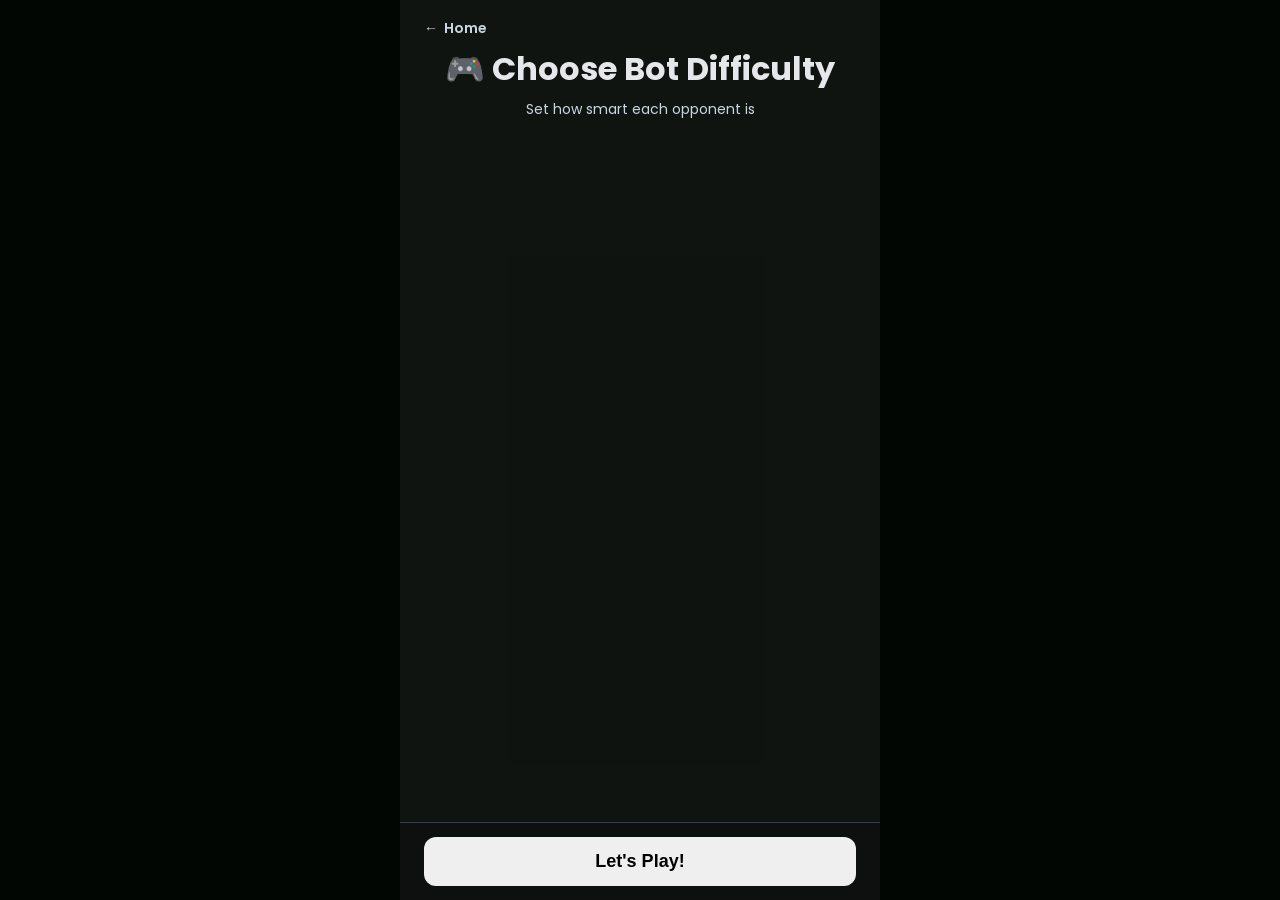
==== commit 46fa7db6: "feat(ui): restore landscape-only mobile policy and add no-scroll landscape layout layer Re-enable th" ====
--- a/bot-difficulty.html
+++ b/bot-difficulty.html
@@ -2,13 +2,32 @@
 <html lang="en">
     <head>
         <meta charset="UTF-8">
-        <meta name="viewport" content="width=device-width, initial-scale=1.0">
+        <meta name="viewport" content="width=device-width, initial-scale=1.0, viewport-fit=cover">
         <title>Wild Guest List — Choose Bot Difficulty</title>
         <link rel="icon" type="image/x-icon" href="assets/img/branding/favicon.ico" />
         <link rel="stylesheet" href="assets/fonts/fonts.css">
         <link rel="stylesheet" href="css/style.css">
     </head>
     <body>
+        <!-- ── ORIENTATION GATE ──────────────────────────────────────
+             Reusable, page-agnostic gate — see
+             js/ui/orientation-ui.js (initOrientationGate()). Sits
+             above every other layer on this page, including
+             #startupScreen and any .modal, since it must be able to
+             block regardless of what else is showing. Hidden by
+             default; shown/hidden reactively based on device
+             orientation (matchMedia, not a CSS transform:rotate()
+             hack) without destroying or resetting anything
+             underneath it. Same markup/module on every real
+             top-level page. -->
+        <div id="orientationGate" class="orientation-gate hidden" role="status" aria-live="polite" tabindex="-1">
+            <div class="orientation-gate-content">
+                <span class="orientation-gate-icon" data-icon="orientationRotate" aria-hidden="true"></span>
+                <h2 class="orientation-gate-title" data-i18n="orientationTitle">Please rotate your device</h2>
+                <p class="orientation-gate-body" data-i18n="orientationBody">Wild Guest List is designed for landscape orientation.</p>
+            </div>
+        </div>
+
 
         <!-- ── CHOOSE BOT DIFFICULTY ────────────────────────────
              A top-level destination, sibling of Home — reached from
@@ -20,24 +39,36 @@
 
              Player identity (avatar + name) is read-only here,
              sourced from the one authoritative profile
-             (js/services/profile.js) — editing only happens on
-             profile.html. Bot difficulty and every seat's color are
-             the only things this page lets you change. Confirming
+             (js/services/profile.js) — editing only happens in
+             Home's Profile popup (index.html #profileModal, see
+             js/ui/profile-ui.js). Bot difficulty and every seat's
+             color are the only things this page lets you change. Confirming
              hands off to game.html exactly as before via the same
              sessionStorage handoff — nothing about how a match
              starts changed, only where the picking-a-setup UI
              lives. -->
+        <!-- Header → Scrollable Content → Fixed Action Footer (see
+             css/style.css .screen-content--panel). The Play button
+             lives in the footer so it can never scroll out of reach,
+             regardless of how many bot rows / how tall the content
+             gets on a small screen — this is the fix for the
+             previously-invisible Play button on short viewports. -->
         <div class="screen-overlay">
-            <div class="screen-content">
+            <div class="screen-content screen-content--panel">
 
-                <a href="index.html" class="page-back-link">
-                    <span aria-hidden="true">←</span> <span data-i18n="backToHome">Home</span>
-                </a>
-
-                <div class="difficulty-content">
+                <div class="screen-panel-header">
+                    <a href="index.html" class="page-back-link">
+                        <span aria-hidden="true">←</span> <span data-i18n="backToHome">Home</span>
+                    </a>
                     <h2 data-i18n="diffTitle">🎮 Choose Bot Difficulty</h2>
                     <p class="diff-subtitle" data-i18n="diffSubtitle">Set how smart each opponent is</p>
+                </div>
+
+                <div class="screen-panel-scroll">
                     <div id="difficultyPanel"></div>
+                </div>
+
+                <div class="screen-panel-footer">
                     <button id="confirmDiffBtn" class="screen-btn" data-i18n="diffConfirm">Let's Play!</button>
                 </div>
 
--- a/css/style.css
+++ b/css/style.css
@@ -43,6 +43,159 @@
 
     --blur:
         blur(16px);
+}
+
+
+/* ==========================================================
+   STARTUP — Splash → Loading → Error (js/ui/startup-ui.js)
+   The very first thing painted; sits above Home (z-index 9999)
+   and every modal (z-index 10000) since it can cover both while
+   js/home-main.js's bootHome() is still running. Fixed background
+   matches .screen-overlay/.modal's existing dark-glass treatment
+   so it reads as part of the same app, not a separate splash app.
+========================================================== */
+
+.startup-screen {
+    position: fixed;
+    inset: 0;
+    width: 100vw;
+    height: 100vh;
+    z-index: 20000;
+
+    display: flex;
+    justify-content: center;
+    align-items: center;
+
+    background: var(--bg-main);
+
+    transition: opacity 0.4s ease;
+}
+
+.startup-screen-exit {
+    opacity: 0;
+    pointer-events: none;
+}
+
+.startup-splash,
+.startup-loading,
+.startup-error {
+    display: flex;
+    flex-direction: column;
+    align-items: center;
+    gap: 16px;
+}
+
+.startup-logo {
+    width: min(160px, 40vw);
+    height: min(160px, 40vw);
+    object-fit: contain;
+    animation: startupLogoIn 1.4s ease forwards;
+}
+
+@keyframes startupLogoIn {
+    0%   { opacity: 0; transform: scale(0.85); }
+    35%  { opacity: 1; transform: scale(1.04); }
+    55%  { opacity: 1; transform: scale(1); }
+    100% { opacity: 1; transform: scale(1); }
+}
+
+.startup-spinner {
+    width: 40px;
+    height: 40px;
+    border-radius: 50%;
+    border: 3px solid rgba(255,255,255,0.15);
+    border-top-color: var(--accent);
+    animation: startupSpin 0.8s linear infinite;
+}
+
+@keyframes startupSpin {
+    to { transform: rotate(360deg); }
+}
+
+.startup-status {
+    margin: 0;
+    font-size: 14px;
+    font-weight: 600;
+    color: var(--text-muted);
+    text-align: center;
+}
+
+.startup-error .startup-status {
+    color: var(--text-main);
+}
+
+
+/* ==========================================================
+   ORIENTATION GATE — Rotate Your Device (js/ui/orientation-ui.js)
+   Reusable across every real top-level page. Sits above literally
+   everything else, including .startup-screen (20000) and every
+   .modal (10000/2000), since it must be able to block regardless of
+   what else is on screen. Deliberately its own thing rather than a
+   .modal: it's not dismissible, has no close button, and is driven
+   entirely by device state, not a user action. Same dark-glass
+   treatment as .startup-screen/.modal so it still reads as part of
+   the same app rather than a bolted-on warning page.
+========================================================== */
+
+.orientation-gate {
+    position: fixed;
+    inset: 0;
+    width: 100vw;
+    height: 100vh;
+    z-index: 999999;
+
+    display: flex;
+    justify-content: center;
+    align-items: center;
+
+    background: var(--bg-main);
+
+    /* Blocks every click/tap on whatever is rendered underneath —
+       this alone is what makes Gameplay/buttons/cards non-interactive
+       while shown; nothing underneath is disabled or torn down. */
+}
+
+.orientation-gate-content {
+    display: flex;
+    flex-direction: column;
+    align-items: center;
+    gap: 14px;
+    max-width: min(340px, 84vw);
+    text-align: center;
+    padding: 32px 28px;
+    border-radius: var(--radius-lg);
+    background: var(--bg-panel);
+    box-shadow: var(--shadow-panel);
+}
+
+.orientation-gate-icon {
+    font-size: 56px;
+    line-height: 1;
+    /* Purely decorative flourish on the icon itself — NOT the feature's
+       blocking mechanism, which is entirely matchMedia/JS-driven (see
+       js/ui/orientation-ui.js). This has zero effect on whether the
+       gate shows or hides. */
+    animation: orientationGateRock 1.8s ease-in-out infinite;
+}
+
+@keyframes orientationGateRock {
+    0%, 100% { transform: rotate(0deg); }
+    25%      { transform: rotate(-12deg); }
+    75%      { transform: rotate(12deg); }
+}
+
+.orientation-gate-title {
+    margin: 0;
+    font-size: 19px;
+    font-weight: 700;
+    color: var(--text-main);
+}
+
+.orientation-gate-body {
+    margin: 0;
+    font-size: 14px;
+    color: var(--text-muted);
+    line-height: 1.45;
 }
 
 
@@ -370,7 +523,11 @@
 
 .small-popup {
 
-    width: 350px;
+    /* Was a fixed 350px — overflowed horizontally on the narrowest
+       real phones (320px-wide viewports leave under 350px of usable
+       width once the browser/OS chrome and .modal-content's own
+       margins are accounted for). */
+    width: min(350px, 92vw);
 
     text-align: center;
 }
@@ -574,6 +731,13 @@
 
     width:100vw;
     height:100vh;
+    /* Dynamic viewport unit: shrinks to the *visible* area on mobile
+       browsers whose address/tab bar can show/hide, instead of the
+       old 100vh which is measured against the largest possible
+       viewport and can leave content (and buttons) hidden behind the
+       browser chrome. Ignored by browsers that don't support dvh,
+       which keep the 100vh value above. */
+    height:100dvh;
 
     background:rgba(0,0,0,.8);
 
@@ -600,7 +764,17 @@
 
     flex-direction:column;
 
+    /* `safe center`: centers short content exactly like plain `center`
+       used to, but falls back to start-aligned once content is taller
+       than the viewport instead of clipping/centering it off both
+       edges — the exact bug that hid the Choose-Bot-Difficulty and
+       End-Game action buttons on short screens. Browsers without
+       `safe`/`unsafe` support (very old Safari) just read this as
+       `center` and keep the previous behavior; see the `@supports`
+       fallback further down that trades centering for correctness on
+       those browsers instead. */
     justify-content:center;
+    justify-content:safe center;
 
     align-items:center;
 
@@ -612,6 +786,25 @@
 
     box-sizing:border-box;
 
+    /* Any .screen-content whose content grows taller than the
+       viewport now scrolls instead of silently overflowing — this
+       alone fixes every "button not visible on smaller screens" case
+       across every .screen-overlay page (Choose Bot Difficulty, End
+       Game, Coming Soon, guidance prompts, splash) without needing a
+       markup change on each one. Panels with real footer buttons
+       (Choose Bot Difficulty, End Game) additionally use the
+       .screen-content--panel modifier below so those buttons are
+       pinned rather than merely scrollable. */
+    overflow-y: auto;
+    -webkit-overflow-scrolling: touch;
+}
+
+@supports not (justify-content: safe center) {
+    .screen-content {
+        /* No `safe` keyword support: prioritize "never hide content"
+           over perfect vertical centering for short content. */
+        justify-content: flex-start;
+    }
 }
 
 
@@ -1862,7 +2055,11 @@
     align-items: center;
 
 
-    z-index: 1000;
+    /* Home (index.html) is itself a .screen-overlay at z-index 9999
+       (see above) — About Developer and the How-to-Play tutorial are
+       genuine modals opened *on top of* Home, not a separate page, so
+       they need a higher z-index or they'd render underneath it. */
+    z-index: 10000;
 }
 
 
@@ -1881,6 +2078,7 @@
 
 
     max-height: 88vh;
+    max-height: 88dvh; /* mobile-browser-chrome-safe, see .screen-overlay */
 
 
     overflow-y: auto;
@@ -1903,6 +2101,80 @@
 
     box-shadow:
         0 20px 60px rgba(0,0,0,.6);
+
+    /* Popup Panel Architecture: Header → Scrollable Body → Fixed
+       Footer. Existing modals (no .modal-body/.modal-footer children)
+       are unaffected — display:flex + flex-direction:column lays out
+       a set of plain block children identically to the old block
+       flow, so they keep scrolling as one box exactly as before. Any
+       modal that opts in with an explicit .modal-body wrapper (and
+       optionally .modal-footer) instead gets a header/footer that
+       stay put while only the body scrolls — see the :has() rule
+       below and Settings/Profile/Card Guide/Feedback for real
+       examples. */
+    display: flex;
+    flex-direction: column;
+}
+
+.modal-content:has(.modal-body) {
+    padding: 0;
+    overflow: hidden; /* .modal-body scrolls instead of the shell */
+}
+
+/* .modal-form: an intermediate wrapper (typically a <form>, e.g. the
+   Feedback popup) between .modal-content and .modal-header/body/
+   footer — needed because a <form> must directly contain its Submit
+   button to work natively, so it can't sit *inside* .modal-body. It
+   just continues the same flex column so .modal-body still gets a
+   bounded, scrollable height. */
+.modal-content > .modal-form {
+    flex: 1 1 auto;
+    min-height: 0;
+    display: flex;
+    flex-direction: column;
+    overflow: hidden;
+}
+
+.modal-content > .modal-header,
+.modal-content > .modal-form > .modal-header {
+    flex: 0 0 auto;
+    display: flex;
+    justify-content: space-between;
+    align-items: center;
+    gap: 10px;
+    padding: 18px 24px 14px;
+    border-bottom: 1px solid var(--border);
+}
+
+.modal-content > .modal-body,
+.modal-content > .modal-form > .modal-body {
+    flex: 1 1 auto;
+    min-height: 0; /* required for a flex child to actually scroll instead of overflowing */
+    overflow-y: auto;
+    -webkit-overflow-scrolling: touch;
+    padding: 16px 24px 20px;
+}
+
+.modal-content > .modal-footer,
+.modal-content > .modal-form > .modal-footer {
+    flex: 0 0 auto;
+    display: flex;
+    flex-direction: column;
+    gap: 10px;
+    padding: 14px 24px calc(14px + env(safe-area-inset-bottom, 0px));
+    border-top: 1px solid var(--border);
+}
+
+.modal-content .modal-footer .screen-btn,
+.modal-content .modal-footer .feedback-submit-btn {
+    flex: 1;
+    margin-top: 0;
+}
+
+@media (max-height: 480px) and (orientation: landscape) {
+    .modal-content > .modal-header { padding: 12px 20px 10px; }
+    .modal-content > .modal-body { padding: 10px 20px 14px; }
+    .modal-content > .modal-footer { padding: 10px 20px calc(10px + env(safe-area-inset-bottom, 0px)); }
 }
 
 /* ── About Developer panel redesign ──
@@ -1969,6 +2241,69 @@
 
 }
 
+/* ── Lucky Wheel — Coming Soon (index.html #luckyWheelModal) ──────
+   Same visual language as .about-panel above (dark-glass popup,
+   centered icon + title + copy) rather than a new look. Only
+   #luckyWheelBody's contents are expected to change when a real
+   implementation replaces the Coming Soon state — this shell/layout
+   is meant to stay. */
+
+.lucky-wheel-panel {
+    position: relative;
+    text-align: center;
+    padding-top: 40px;
+}
+
+.lucky-wheel-close {
+    position: absolute;
+    top: 14px;
+    right: 14px;
+}
+
+[dir="rtl"] .lucky-wheel-close {
+    right: auto;
+    left: 14px;
+}
+
+.lucky-wheel-title {
+    margin: 0 0 18px;
+    font-size: clamp(20px, 5vw, 26px);
+    font-weight: 700;
+    color: var(--text-main);
+}
+
+.lucky-wheel-body {
+    display: flex;
+    flex-direction: column;
+    align-items: center;
+    gap: 12px;
+}
+
+.lucky-wheel-illustration {
+    display: flex;
+    justify-content: center;
+    margin-bottom: 4px;
+}
+
+.lucky-wheel-illustration [data-icon] {
+    font-size: 72px;
+    line-height: 1;
+}
+
+.lucky-wheel-illustration .icon-image {
+    width: 96px;
+    height: 96px;
+    object-fit: contain;
+}
+
+.lucky-wheel-desc {
+    margin: 0;
+    max-width: 260px;
+    line-height: 1.6;
+    font-size: 15px;
+    color: var(--text-muted);
+}
+
 
 /* Row wrapper for the "Visit Website" / "Give Feedback" pair — keeps
    them side by side on one row (same height, same baseline) instead
@@ -2534,7 +2869,7 @@
 
 .kangaroo-choice {
 
-    width: 350px;
+    width: min(350px, 100%);
 
     text-align:center;
 
@@ -2547,6 +2882,8 @@
 
     justify-content:center;
 
+    flex-wrap: wrap;
+
     gap:20px;
 
     margin-top:20px;
@@ -2558,7 +2895,8 @@
 .kangaroo-buttons button {
 
 
-    width:120px;
+    width: 120px;
+    max-width: 40%;
 
     height:60px;
 
@@ -3333,18 +3671,23 @@
 #queueInner #queue { display: flex; gap: clamp(6px, 2vw, 30px); }
 .queue-icon { font-size: clamp(24px, 4vw, 52px); line-height: 1; flex-shrink: 0; opacity: 0.85; }
 
-/* End game */
+/* End game — sizing/scroll/footer-pinning comes from the shared
+   .screen-content--panel rules; this just supplies the visual "card"
+   chrome (background/blur/border/shadow) on top of that. */
 #endGameScreen .screen-content {
-    max-width: 480px; width: 90vw;
+    max-width: 480px; width: min(480px, 90vw);
+    max-height: 85vh;
+    max-height: 85dvh;
     background: rgba(10,31,15,0.92);
     backdrop-filter: blur(18px);
     border: 1px solid rgba(255,255,255,0.12);
     border-radius: var(--radius-lg);
-    padding: 36px 28px;
     box-shadow: 0 20px 60px rgba(0,0,0,.6);
 }
+#endGameScreen .screen-panel-header { padding-top: 28px; }
+#endGameScreen .screen-panel-footer { border-top: none; background: transparent; padding-bottom: max(20px, env(safe-area-inset-bottom)); }
 #endGameTitle { font-size: clamp(28px, 7vw, 48px); margin: 0 0 8px; }
-#endGameText  { font-size: clamp(14px, 3vw, 18px); opacity: 0.8; margin: 0 0 24px; }
+#endGameText  { font-size: clamp(14px, 3vw, 18px); opacity: 0.8; margin: 0 0 4px; }
 
 .final-score-header, .final-score-row {
     display: grid;
@@ -3365,6 +3708,65 @@
 .rank-badge  { font-size: 18px; }
 .power-score { color: #fbbf24; font-weight: 700; }
 .party-count { color: #86efac; font-weight: 600; }
+
+/* End game — primary actions (Play Again / Return to Home).
+   Two buttons with clear visual hierarchy: Play Again is the filled,
+   higher-emphasis primary action; Return to Home is the outlined
+   secondary action. Row layout on desktop/tablet/mobile-landscape
+   (the only orientation game.html is ever shown in — see the
+   Orientation Gate), stacking only as a narrow-viewport fallback. */
+.endgame-actions {
+    display: flex;
+    width: 100%;
+    gap: 12px;
+    margin-top: 0;
+    flex-wrap: wrap;
+    justify-content: center;
+}
+
+.endgame-actions .screen-btn {
+    margin-top: 0;
+    flex: 1 1 160px;
+    display: inline-flex;
+    align-items: center;
+    justify-content: center;
+    gap: 8px;
+    min-height: 50px;
+    box-sizing: border-box;
+}
+
+.endgame-btn-icon {
+    display: inline-flex;
+    align-items: center;
+    justify-content: center;
+    width: 20px;
+    height: 20px;
+    font-size: 18px;
+    line-height: 1;
+    flex-shrink: 0;
+}
+.endgame-btn-icon .icon-image { width: 100%; height: 100%; object-fit: contain; }
+
+.endgame-btn-primary {
+    background: var(--accent);
+    color: #fff;
+    box-shadow: 0 8px 20px rgba(189, 93, 56, 0.35);
+}
+.endgame-btn-primary:hover  { filter: brightness(1.08); }
+.endgame-btn-primary:active { filter: brightness(0.96); }
+
+.endgame-btn-secondary {
+    background: rgba(255, 255, 255, 0.08);
+    color: var(--text-main);
+    border: 1px solid rgba(255, 255, 255, 0.2);
+}
+.endgame-btn-secondary:hover  { background: rgba(255, 255, 255, 0.14); }
+.endgame-btn-secondary:active { background: rgba(255, 255, 255, 0.06); }
+
+@media (max-width: 420px) {
+    .endgame-actions { flex-direction: column; }
+    .endgame-actions .screen-btn { width: 100%; }
+}
 
 /* Help */
 .help-tip {
@@ -3651,11 +4053,75 @@
         height: 86px !important;
     }
 
-    /* ── All modals: consistent margin ── */
+    /* ── Mobile popups: bottom-sheet, not a shrunken centered card ──
+       Every .modal (Settings, Profile, Card Guide, About, Lucky Wheel,
+       Feedback, Tutorial, Log, card detail, etc.) shares one popup
+       shell (see the base .modal-content rules above), so this single
+       override upgrades all of them at once instead of each screen
+       inventing its own mobile treatment — see docs "MOBILE POPUPS" /
+       "VISUAL DESIGN SYSTEM". Anchored to the bottom edge, full width,
+       rounded only on top, sized to content up to ~92dvh so a short
+       popup (e.g. the Lucky Wheel placeholder) doesn't stretch to fill
+       the screen. Internal header/scroll-body/footer structure
+       (.modal-content:has(.modal-body) etc., set above) is unchanged —
+       only the outer shell's position/shape changes here. */
+    .modal {
+        align-items: flex-end !important;
+    }
+
     .modal-content {
-        width: calc(100vw - 24px) !important;
-        max-width: calc(100vw - 24px) !important;
+        width: 100% !important;
+        max-width: 100% !important;
+        max-height: 92dvh !important;
+        margin: 0 !important;
+        border-radius: 20px 20px 0 0 !important;
+        border-left: none;
+        border-right: none;
+        border-bottom: none;
         box-sizing: border-box;
+        animation: modalSheetUp .28s cubic-bezier(.4,0,.2,1);
+        /* Small top handle affordance, like a native bottom sheet —
+           purely decorative, no layout impact on the header below it. */
+        position: relative;
+    }
+
+    /* Safe-area bottom padding only for modals using the plain
+       (no .modal-body/.tut-footer) scaffold — the header/body/footer
+       and tutorial layouts already add their own safe-area-aware
+       bottom padding on their footer, so adding it here too would
+       double up empty space below their buttons. */
+    .modal-content:not(:has(.modal-body)):not(.tut-panel) {
+        padding-bottom: max(20px, env(safe-area-inset-bottom)) !important;
+    }
+
+    .modal-content::before {
+        content: "";
+        position: absolute;
+        top: 8px;
+        left: 50%;
+        transform: translateX(-50%);
+        width: 36px;
+        height: 4px;
+        border-radius: 999px;
+        background: rgba(255, 255, 255, 0.25);
+        pointer-events: none;
+    }
+
+    /* Give the handle breathing room without shifting every modal's
+       existing header/body padding values individually. */
+    .modal-content > .modal-header,
+    .modal-content > .modal-form > .modal-header,
+    .modal-content .tut-header {
+        padding-top: 22px !important;
+    }
+
+    @keyframes modalSheetUp {
+        from { transform: translateY(24px); opacity: 0; }
+        to   { transform: translateY(0);    opacity: 1; }
+    }
+
+    @media (prefers-reduced-motion: reduce) {
+        .modal-content { animation: none; }
     }
 
     /* ── Help grid ── */
@@ -3684,8 +4150,12 @@
 
 @media (max-width: 380px) {
 
-    .top-btn { width: 26px !important; height: 26px !important; font-size: 11px; }
-    #topRight { gap: 3px !important; }
+    /* Was 26px — under any reasonable touch-target minimum. Shrinking
+       the icon's own font-size (not just relying on the button box)
+       keeps 5+ icons fitting in a tight top bar while still giving
+       each a real ~32px tappable box instead of a 26px one. */
+    .top-btn { width: 32px !important; height: 32px !important; font-size: 12px; }
+    #topRight { gap: 2px !important; }
 
     #gameLayout { padding-bottom: 100px; }
 
@@ -3704,24 +4174,97 @@
    DIFFICULTY MODAL
 ============================================================ */
 
+/* ── Reusable Header / Scroll / Fixed-Footer panel ───────────
+   Opt-in modifier for any .screen-content whose primary action must
+   never be allowed to scroll out of reach (Choose Bot Difficulty,
+   End Game today). Structure:
+     .screen-content.screen-content--panel
+       .screen-panel-header   (title/back — flex-shrink:0)
+       .screen-panel-scroll   (everything else — flex:1, scrolls)
+       .screen-panel-footer   (primary action(s) — flex-shrink:0,
+                                always visible, safe-area aware)
+   Overrides the plain .screen-content center/scroll-the-whole-thing
+   behavior above: here the *panel* scrolls internally instead. */
+.screen-content--panel {
+    justify-content: flex-start;
+    align-items: stretch;
+    padding: 0;
+    overflow: hidden;
+    max-width: 480px;
+    width: min(480px, 94vw);
+    margin: 0 auto;
+}
+
+.screen-panel-header {
+    flex: 0 0 auto;
+    padding: max(18px, env(safe-area-inset-top)) 24px 4px;
+    text-align: center;
+}
+
+.screen-panel-header .page-back-link {
+    /* .screen-panel-header is text-align:center (for the title below
+       it); keep the back link itself left-aligned by making it a
+       block-level flex row instead of relying on align-self, which
+       only works inside a flex/grid parent. */
+    display: flex;
+    text-align: left;
+    margin-bottom: 6px;
+}
+
+.screen-panel-scroll {
+    flex: 1 1 auto;
+    min-height: 0;
+    overflow-y: auto;
+    -webkit-overflow-scrolling: touch;
+    padding: 12px 24px 20px;
+}
+
+.screen-panel-footer {
+    flex: 0 0 auto;
+    padding: 14px 24px calc(14px + env(safe-area-inset-bottom, 0px));
+    border-top: 1px solid var(--border);
+    background: rgba(0, 0, 0, 0.18);
+}
+
+.screen-panel-footer .screen-btn {
+    width: 100%;
+    margin-top: 0;
+}
+
+/* Landscape phones (short viewport height): tighten vertical spacing
+   so the header/footer leave the scroll area real room instead of
+   eating most of a ~360-430px-tall viewport. */
+@media (max-height: 480px) and (orientation: landscape) {
+    .screen-panel-header { padding-top: max(10px, env(safe-area-inset-top)); padding-bottom: 2px; }
+    .screen-panel-scroll { padding-top: 8px; padding-bottom: 10px; }
+    .screen-panel-footer { padding-top: 8px; padding-bottom: calc(8px + env(safe-area-inset-bottom, 0px)); }
+}
+
+.screen-panel-header h2 {
+    font-size: clamp(20px, 5vw, 32px);
+    margin: 0 0 6px;
+}
+
+/* .difficulty-content: still used by game-modes.html's inline
+   difficulty section (#difficultyPanelSection) — currently an
+   orphaned/unreachable page per index.html's own architecture notes
+   (Home goes straight to bot-difficulty.html), kept working rather
+   than redesigned since nothing links to it today. bot-difficulty.html
+   itself now uses .screen-content--panel + .screen-panel-* instead
+   (see above) for the pinned-footer Play button fix. */
 .difficulty-content {
     max-width: 480px;
     width: 90vw;
-    padding: 36px 28px;
-}
-
-.difficulty-content h2 {
-    font-size: clamp(20px, 5vw, 32px);
-    margin: 0 0 6px;
+    padding: 20px 28px 28px;
 }
 
 .diff-subtitle {
     color: var(--text-muted);
     font-size: 14px;
-    margin: 0 0 28px;
-}
-
-#difficultyPanel { display: flex; flex-direction: column; gap: 14px; margin-bottom: 28px; }
+    margin: 0 0 20px;
+}
+
+#difficultyPanel { display: flex; flex-direction: column; gap: 14px; }
 
 .bot-row {
     display: flex;
@@ -3888,6 +4431,18 @@
     max-width: 360px;
 }
 
+/* The Achievement Collection redesign (grid + featured card + filter
+   tabs) needs more breathing room than the avatar/name section above —
+   still the same popup (per AGENTS.md rule 4), just a wider variant.
+   Capped by .modal-content's own min(700px, 92vw)/88vh, so this never
+   causes horizontal overflow on any viewport. */
+.profile-panel.profile-panel--wide {
+    /* .small-popup sets a fixed width: 350px — override it directly
+       (not just max-width) so the wider layout actually takes effect. */
+    width: min(560px, 92vw);
+    max-width: 560px;
+}
+
 .profile-content {
     display: flex;
     flex-direction: column;
@@ -3902,36 +4457,132 @@
     gap: 14px;
 }
 
+/* Matches .player-avatar-display's untouched, uncropped look on the
+   Choose Bot Difficulty screen — no border-radius/overflow-clipping,
+   object-fit: contain so the whole illustration shows instead of
+   being cover-cropped into the button's box. */
 .profile-avatar-choice {
-    width: 64px;
-    height: 64px;
+    width: 72px;
+    height: 72px;
     padding: 0;
-    border-radius: 50%;
-    border: 2px solid rgba(255,255,255,0.15);
+    border-radius: 0;
+    border: none;
     background: transparent;
     cursor: pointer;
-    overflow: hidden;
-    transition: transform 0.15s ease, border-color 0.15s ease;
+    overflow: visible;
+    opacity: 0.55;
+    transition: transform 0.15s ease, opacity 0.15s ease;
 }
 
 .profile-avatar-choice img {
     width: 100%;
     height: 100%;
-    object-fit: cover;
+    object-fit: contain;
     display: block;
 }
 
 .profile-avatar-choice:hover { transform: scale(1.06); }
 
 .profile-avatar-choice.active {
-    border-color: #4ade80;
-    box-shadow: 0 0 0 3px rgba(74,222,128,0.25);
+    opacity: 1;
+    transform: scale(1.08);
 }
 
 .profile-name-row {
     display: flex;
     flex-direction: column;
+    align-items: center;
     gap: 8px;
+}
+
+/* ── Name row: read view (text + Edit) vs edit view (input) ──
+   Read view is the default; tapping Edit swaps to the input (see
+   js/ui/profile-ui.js setNameEditMode). Both share the row's
+   centered layout so nothing shifts horizontally when toggling. */
+.profile-name-display {
+    display: flex;
+    align-items: center;
+    justify-content: center;
+    gap: 8px;
+    min-height: 40px;
+}
+
+.profile-name-text {
+    font-size: 16px;
+    font-weight: 600;
+    color: #fff;
+    max-width: 220px;
+    overflow: hidden;
+    text-overflow: ellipsis;
+    white-space: nowrap;
+}
+
+.profile-name-edit-btn {
+    width: 32px;
+    height: 32px;
+    font-size: 14px;
+    border-radius: 50%;
+    border: 1px solid rgba(255,255,255,0.15);
+    background: rgba(255,255,255,0.06);
+}
+
+.profile-name-edit-btn:hover {
+    background: rgba(255,255,255,0.12);
+}
+
+.profile-name-edit-wrap {
+    display: flex;
+    align-items: center;
+    justify-content: center;
+    gap: 8px;
+    width: 100%;
+}
+
+/* .hidden (display:none) is defined earlier in this file with the
+   same specificity as the two rules above — without this compound
+   override, source order would let .profile-name-display/.profile-
+   name-edit-wrap's own `display: flex` win, so toggling the `hidden`
+   class from js/ui/profile-ui.js wouldn't actually hide anything.
+   Same pattern as .tut-video-container.hidden elsewhere in this file. */
+.profile-name-display.hidden,
+.profile-name-edit-wrap.hidden {
+    display: none;
+}
+
+.profile-name-edit-wrap .player-name-input {
+    width: min(220px, 68%);
+}
+
+.profile-name-save-btn {
+    flex-shrink: 0;
+    width: 40px;
+    height: 40px;
+    font-size: 16px;
+    border-radius: 12px;
+    border: 1.5px solid rgba(74,222,128,0.4);
+    background: rgba(74,222,128,0.12);
+}
+
+.profile-name-save-btn:hover {
+    background: rgba(74,222,128,0.22);
+}
+
+/* ── Profile → Achievements section ──────────────────────────
+   Reads from js/services/achievements.js, the real achievement
+   system — see js/ui/profile-ui.js renderAchievements() and the
+   .profile-achievement-* rules further down this file for the actual
+   locked/unlocked/progress item styling. */
+.profile-achievements {
+    display: flex;
+    flex-direction: column;
+    gap: 10px;
+}
+
+.profile-achievements-title {
+    margin: 0;
+    font-size: 15px;
+    font-weight: 700;
+    color: white;
 }
 
 /* ── Per-seat color trigger (Choose Bot Difficulty screen) ──
@@ -3994,6 +4645,36 @@
 }
 
 .settings-label { font-size: 14px; font-weight: 600; }
+
+/* About Developer's entry row inside Settings — a clickable
+   .settings-row (see the shared layout rule above) rather than a new
+   row style, opening the existing #aboutModal nested on top of
+   #settingsModal (js/ui/modal-ui.js already supports this — same
+   pattern as #cardModal over #helpModal). */
+.settings-row-link {
+    width: 100%;
+    background: none;
+    border: none;
+    cursor: pointer;
+    color: inherit;
+    font: inherit;
+    text-align: inherit;
+}
+
+.settings-row-link .settings-label {
+    display: flex;
+    align-items: center;
+    gap: 8px;
+}
+
+.settings-row-chevron {
+    opacity: 0.6;
+    flex-shrink: 0;
+}
+
+[dir="rtl"] .settings-row-chevron {
+    transform: scaleX(-1);
+}
 
 .settings-divider {
     height: 1px;
@@ -4164,19 +4845,14 @@
     /* hide button tooltip on mobile (no hover) */
     .top-btn[data-title]::after { display: none; }
 
-    /* Log modal same size as party panel */
+    /* Log modal — same bottom-sheet shell as every other modal (see
+       the shared .modal/.modal-content mobile rules above); only
+       needs its own height since log entries are usually short and
+       shouldn't force a near-full-screen sheet like Settings/Profile
+       do. */
     #logModal .modal-content {
-        width: calc(100vw - 24px) !important;
-        max-width: calc(100vw - 24px) !important;
         height: 70vh !important;
-        box-sizing: border-box;
-    }
-
-    /* all modals consistent margin */
-    .modal-content {
-        width: calc(100vw - 24px) !important;
-        max-width: calc(100vw - 24px) !important;
-        box-sizing: border-box;
+        max-height: 70dvh !important;
     }
 
     /* remove stray modal-content that causes scroll */
@@ -4349,6 +5025,15 @@
 
 .tut-panel {
     width: min(640px, 92vw);
+    /* Was unbounded height with overflow:hidden — a wider viewport
+       could always fit header+image+text+footer, but on a short
+       viewport (mobile landscape, ~375-430px tall) the panel simply
+       grew taller than the screen with no way to scroll, silently
+       cutting off the Next/Prev buttons. Bounding the panel and
+       letting only .tut-body scroll (below) fixes that while keeping
+       the header/progress bar/footer always visible. */
+    max-height: 88vh;
+    max-height: 88dvh;
     padding: 0;
     display: flex;
     flex-direction: column;
@@ -4364,6 +5049,7 @@
 
 /* Header */
 .tut-header {
+    flex: 0 0 auto;
     display: flex;
     align-items: center;
     justify-content: space-between;
@@ -4393,6 +5079,7 @@
 
 /* Progress bar */
 .tut-progress-track {
+    flex: 0 0 auto;
     width: 100%;
     height: 3px;
     background: rgba(255,255,255,0.08);
@@ -4405,14 +5092,19 @@
     width: 0%;
 }
 
-/* Body */
+/* Body — the one part of the panel that scrolls; min-height:0 is
+   required for a flex child to actually shrink below its content
+   size instead of forcing the whole panel to overflow the screen. */
 .tut-body {
+    flex: 1 1 auto;
+    min-height: 0;
+    overflow-y: auto;
+    -webkit-overflow-scrolling: touch;
     display: flex;
     flex-direction: column;
     align-items: center;
     padding: 32px 28px 20px;
     gap: 24px;
-    min-height: 220px;
 }
 
 .tut-image {
@@ -4452,10 +5144,11 @@
 
 /* Footer */
 .tut-footer {
+    flex: 0 0 auto;
     display: flex;
     align-items: center;
     justify-content: space-between;
-    padding: 14px 22px 22px;
+    padding: 14px 22px calc(22px + env(safe-area-inset-bottom, 0px));
     border-top: 1px solid rgba(255,255,255,0.07);
     gap: 12px;
 }
@@ -4541,12 +5234,36 @@
     }
 
     .tut-footer {
-        padding: 12px 16px 16px;
+        padding: 12px 16px calc(16px + env(safe-area-inset-bottom, 0px));
     }
 
     .tut-nav-btn {
         width: 40px;
         height: 40px;
+    }
+}
+
+/* Mobile landscape (short viewport height): the tutorial image alone
+   can be up to 180px tall, which combined with header+progress+
+   footer easily exceeds a ~375-430px-tall rotated phone screen.
+   .tut-body already scrolls (see base rule), but shrinking the image
+   and gaps here means most tutorial slides fit without scrolling. */
+@media (max-height: 480px) and (orientation: landscape) {
+    .tut-body {
+        padding: 14px 20px 10px;
+        gap: 12px;
+    }
+
+    .tut-image {
+        max-height: 96px;
+    }
+
+    .tut-header {
+        padding: 10px 20px 8px;
+    }
+
+    .tut-footer {
+        padding: 8px 20px calc(8px + env(safe-area-inset-bottom, 0px));
     }
 }
 
@@ -5853,6 +6570,460 @@
         left: 12px;
         right: 12px;
     }
+}
+
+/* ── Achievement Unlock toast (js/ui/achievementNotification-ui.js) ──
+   Same fixed-position fade/slide lifecycle as .feedback-toast above,
+   anchored top-center instead of bottom-right so it never collides
+   with the feedback toast or the in-game action bar. */
+
+.achievement-toast {
+    position: fixed;
+    top: 16px;
+    left: 50%;
+    transform: translate(-50%, -16px);
+    z-index: 1600;
+
+    width: min(360px, calc(100% - 24px));
+
+    opacity: 0;
+    transition: opacity .25s ease, transform .25s ease;
+
+    pointer-events: none;
+}
+
+.achievement-toast.visible {
+    opacity: 1;
+    transform: translate(-50%, 0);
+    pointer-events: auto;
+}
+
+.achievement-toast-bubble {
+    display: flex;
+    align-items: flex-start;
+    gap: 12px;
+    box-sizing: border-box;
+
+    padding: 14px 16px;
+    border-radius: var(--radius-md);
+
+    background: linear-gradient(135deg, rgba(255, 199, 44, 0.16), rgba(10, 31, 15, 0.94));
+    border: 1px solid rgba(255, 199, 44, 0.55);
+    backdrop-filter: blur(14px);
+    -webkit-backdrop-filter: blur(14px);
+
+    box-shadow: 0 12px 32px rgba(0, 0, 0, .5);
+}
+
+.achievement-toast-icon {
+    font-size: 28px;
+    line-height: 1;
+    flex-shrink: 0;
+}
+
+.achievement-toast-body {
+    flex: 1;
+    min-width: 0;
+}
+
+.achievement-toast-eyebrow {
+    margin: 0 0 2px;
+    font-size: 11px;
+    font-weight: 700;
+    letter-spacing: .02em;
+    color: #ffc72c;
+    text-transform: uppercase;
+}
+
+.achievement-toast-title {
+    margin: 0;
+    font-size: 15px;
+    font-weight: 700;
+    color: var(--text-main);
+    line-height: 1.3;
+}
+
+.achievement-toast-desc {
+    margin: 2px 0 0;
+    font-size: 13px;
+    color: var(--text-muted);
+    line-height: 1.35;
+}
+
+.achievement-toast-close {
+    flex-shrink: 0;
+    background: transparent;
+    border: none;
+    cursor: pointer;
+    opacity: .7;
+    padding: 2px;
+}
+
+.achievement-toast-close:hover {
+    opacity: 1;
+}
+
+@media (max-width: 600px) {
+    .achievement-toast {
+        width: calc(100% - 24px);
+    }
+}
+
+/* ══════════════════════════════════════════════════════════
+   ACHIEVEMENT COLLECTION (see index.html #profileAchievements,
+   js/ui/profile-ui.js renderAchievements()/renderAchievementCard())
+
+   A game-quality collection UI, not a settings list: header summary +
+   overall progress bar, an optional "Recently Unlocked" featured card,
+   category filter tabs, then a responsive card grid. All colors/radii/
+   shadows reuse the existing design tokens from :root — no parallel
+   token system. Locked/unlocked/progress are always communicated with
+   an icon + text label, never color alone.
+   ══════════════════════════════════════════════════════════ */
+
+.ach-header {
+    display: flex;
+    flex-direction: column;
+    align-items: center;
+    gap: 2px;
+    text-align: center;
+}
+
+.profile-achievements-title {
+    display: flex;
+    align-items: center;
+    justify-content: center;
+    gap: 6px;
+}
+
+.ach-header-icon {
+    font-size: 16px;
+    line-height: 1;
+}
+
+.profile-achievements-summary {
+    margin: 0;
+    font-size: 13px;
+    color: var(--text-muted);
+}
+
+/* ── Overall progress bar ── */
+.ach-progress {
+    display: flex;
+    flex-direction: column;
+    gap: 4px;
+}
+
+.ach-progress-label-row {
+    display: flex;
+    align-items: baseline;
+    justify-content: space-between;
+    font-size: 11.5px;
+}
+
+.ach-progress-label {
+    color: var(--text-muted);
+    font-weight: 600;
+    text-transform: uppercase;
+    letter-spacing: .04em;
+}
+
+.ach-progress-pct {
+    color: var(--text-main);
+    font-weight: 700;
+}
+
+.ach-progress-track {
+    width: 100%;
+    height: 8px;
+    border-radius: 999px;
+    background: rgba(255, 255, 255, 0.08);
+    border: 1px solid var(--border);
+    overflow: hidden;
+}
+
+.ach-progress-fill {
+    height: 100%;
+    border-radius: 999px;
+    background: linear-gradient(90deg, var(--accent), #ffc72c);
+    transition: width 0.5s cubic-bezier(.4,0,.2,1);
+}
+
+/* ── Featured / "Recently Unlocked" ──
+   Only ever shown when real unlock data exists (see
+   renderAchievements()) — the section itself stays .hidden otherwise. */
+.ach-featured {
+    display: flex;
+    flex-direction: column;
+    gap: 6px;
+}
+
+.ach-featured-label {
+    font-size: 11px;
+    font-weight: 700;
+    text-transform: uppercase;
+    letter-spacing: .05em;
+    color: #ffc72c;
+}
+
+.ach-featured-card .ach-card {
+    animation: ach-featured-in 0.4s cubic-bezier(.4,0,.2,1);
+}
+
+@keyframes ach-featured-in {
+    from { opacity: 0; transform: translateY(4px) scale(.98); }
+    to   { opacity: 1; transform: translateY(0) scale(1); }
+}
+
+/* ── Category filter tabs ── */
+.ach-filters {
+    display: flex;
+    flex-wrap: wrap;
+    gap: 6px;
+    justify-content: center;
+}
+
+.ach-filter {
+    padding: 5px 12px;
+    font-size: 11.5px;
+    font-weight: 600;
+    border-radius: 999px;
+    border: 1px solid var(--border);
+    background: rgba(255, 255, 255, 0.04);
+    color: var(--text-muted);
+    cursor: pointer;
+    transition: background 0.15s ease, color 0.15s ease, border-color 0.15s ease;
+}
+
+.ach-filter:hover {
+    background: rgba(255, 255, 255, 0.08);
+    color: var(--text-main);
+}
+
+.ach-filter.active {
+    background: var(--accent);
+    border-color: var(--accent);
+    color: #fff;
+}
+
+.ach-filter:focus-visible,
+.ach-card:focus-visible {
+    outline: 2px solid #ffc72c;
+    outline-offset: 2px;
+}
+
+/* ── Card grid ──
+   auto-fill/minmax reflows naturally from a single mobile-landscape
+   column up to several desktop columns with no per-breakpoint rules
+   needed — see the max-width media query below only for a floor on
+   very narrow mobile-landscape heights. */
+.ach-grid {
+    display: grid;
+    grid-template-columns: repeat(auto-fill, minmax(132px, 1fr));
+    gap: 10px;
+    max-height: 300px;
+    overflow-y: auto;
+    padding: 2px;
+}
+
+.ach-card {
+    display: flex;
+    flex-direction: column;
+    align-items: center;
+    text-align: center;
+    gap: 4px;
+
+    padding: 12px 8px 10px;
+    border-radius: var(--radius-md);
+    background: rgba(255, 255, 255, 0.04);
+    border: 1px solid var(--border);
+    transition: transform 0.15s ease, box-shadow 0.15s ease, border-color 0.15s ease;
+}
+
+.ach-card:hover {
+    transform: translateY(-2px);
+    box-shadow: var(--shadow-card);
+}
+
+.ach-card--filtered-out {
+    display: none;
+}
+
+/* Unlocked state — communicated via a stronger icon presentation, a
+   completed badge/status pill, and a subtle warm border/glow, never by
+   color alone (the badge icon + status text carry the meaning). */
+.ach-card.unlocked {
+    background: rgba(255, 199, 44, 0.08);
+    border-color: rgba(255, 199, 44, 0.4);
+}
+
+.ach-card.locked {
+    opacity: 0.82;
+}
+
+.ach-card-icon-wrap {
+    position: relative;
+    width: 46px;
+    height: 46px;
+    display: flex;
+    align-items: center;
+    justify-content: center;
+    border-radius: 50%;
+    background: rgba(255, 255, 255, 0.05);
+    border: 1px solid var(--border);
+}
+
+.ach-card.unlocked .ach-card-icon-wrap {
+    background: rgba(255, 199, 44, 0.15);
+    border-color: rgba(255, 199, 44, 0.5);
+    box-shadow: 0 0 0 4px rgba(255, 199, 44, 0.08);
+}
+
+.ach-card-icon {
+    font-size: 24px;
+    line-height: 1;
+    opacity: .6;
+}
+
+.ach-card.unlocked .ach-card-icon {
+    opacity: 1;
+}
+
+.ach-card-badge {
+    position: absolute;
+    bottom: -4px;
+    right: -4px;
+    width: 18px;
+    height: 18px;
+    display: flex;
+    align-items: center;
+    justify-content: center;
+    font-size: 10px;
+    border-radius: 50%;
+    background: var(--bg-main);
+    border: 1px solid var(--border);
+}
+
+.ach-card.unlocked .ach-card-badge {
+    border-color: rgba(74, 222, 128, 0.5);
+}
+
+.ach-card-title {
+    margin: 4px 0 0;
+    font-size: 12.5px;
+    font-weight: 700;
+    color: var(--text-main);
+}
+
+.ach-card.locked .ach-card-title {
+    color: var(--text-muted);
+}
+
+.ach-card-desc {
+    margin: 0;
+    font-size: 10.5px;
+    line-height: 1.3;
+    color: var(--text-muted);
+}
+
+.ach-card-progress {
+    width: 100%;
+    display: flex;
+    flex-direction: column;
+    gap: 2px;
+    margin-top: 2px;
+}
+
+.ach-card-progress-track {
+    width: 100%;
+    height: 5px;
+    border-radius: 999px;
+    background: rgba(255, 255, 255, 0.08);
+    overflow: hidden;
+}
+
+.ach-card-progress-fill {
+    height: 100%;
+    border-radius: 999px;
+    background: var(--accent);
+    transition: width 0.4s cubic-bezier(.4,0,.2,1);
+}
+
+.ach-card-progress-label {
+    font-size: 10px;
+    font-weight: 700;
+    color: #ffc72c;
+}
+
+.ach-card-unlockdate {
+    margin: 2px 0 0;
+    font-size: 9.5px;
+    color: var(--text-muted);
+}
+
+.ach-card-status {
+    margin-top: 4px;
+    font-size: 9.5px;
+    font-weight: 700;
+    padding: 2px 8px;
+    border-radius: 999px;
+    background: rgba(255, 255, 255, 0.08);
+    color: var(--text-muted);
+}
+
+.ach-card.unlocked .ach-card-status {
+    background: rgba(74, 222, 128, 0.18);
+    color: #4ade80;
+}
+
+/* Featured card variant: same card, slightly larger/centered, no
+   duplicate rules needed since it reuses .ach-card directly. */
+.ach-featured-card .ach-card {
+    max-width: 220px;
+    margin: 0 auto;
+    padding: 16px 12px 12px;
+}
+
+.ach-featured-card .ach-card-icon-wrap {
+    width: 56px;
+    height: 56px;
+}
+
+.ach-featured-card .ach-card-icon {
+    font-size: 28px;
+}
+
+@media (prefers-reduced-motion: reduce) {
+    .ach-progress-fill,
+    .ach-card-progress-fill,
+    .ach-card,
+    .ach-filter {
+        transition: none;
+    }
+    .ach-featured-card .ach-card {
+        animation: none;
+    }
+}
+
+/* ── Mobile landscape (the game is landscape-only — see
+   js/ui/orientation-ui.js) — keep the grid to two columns and trim
+   vertical paddings so the whole Achievements section stays reachable
+   within a short viewport without introducing horizontal overflow;
+   .modal-content's own mobile rule already goes full-width as a
+   bottom sheet below 600px. ── */
+@media (max-width: 700px) {
+    .ach-grid {
+        grid-template-columns: repeat(2, 1fr);
+        max-height: 240px;
+    }
+    .ach-card { padding: 10px 6px 8px; }
+    .ach-filters { gap: 5px; }
+    .ach-filter { padding: 4px 10px; font-size: 11px; }
+}
+
+@media (max-height: 420px) and (orientation: landscape) {
+    .ach-grid { max-height: 160px; }
+    .ach-featured { display: none; }
 }
 
 
@@ -5932,8 +7103,22 @@
     text-overflow: ellipsis;
 }
 
-/* Coin pill — honest placeholder (real value: 0, no economy yet).
-   Reused by Store/Rewards once Phase 4 wires a real balance. */
+/* Currency group — wraps the Coins + Gems pills so .home-topbar's
+   space-between still puts exactly two items (profile chip, this
+   group) on opposite ends, regardless of how many currencies exist. */
+.home-currency-group {
+    display: inline-flex;
+    align-items: center;
+    gap: 8px;
+    flex-wrap: wrap;
+    justify-content: flex-end;
+}
+
+/* Coin pill — a real, persisted balance (js/services/profile.js),
+   defaulting to 0 for every player since nothing can earn/spend it
+   yet (see docs/ECONOMY_PLAN.md and the Achievement/Shop/Lucky Wheel
+   foundation notes in profile.js). Reused by Store/Rewards once a
+   real economy is wired up. */
 .home-coin-pill {
     display: inline-flex;
     align-items: center;
@@ -5948,6 +7133,28 @@
 }
 
 .home-coin-icon {
+    font-size: 16px;
+    line-height: 1;
+}
+
+/* Gem pill — same shape/behavior as the coin pill, tinted toward the
+   existing --p4 (purple) player color token rather than a new color
+   system, so it reads as a distinct currency without introducing a
+   parallel palette. */
+.home-gem-pill {
+    display: inline-flex;
+    align-items: center;
+    gap: 6px;
+    padding: 6px 14px;
+    background: rgba(var(--p4-rgb), 0.12);
+    border: 1px solid rgba(var(--p4-rgb), 0.35);
+    border-radius: 999px;
+    font-weight: 700;
+    font-size: 14px;
+    color: var(--text-main);
+}
+
+.home-gem-icon {
     font-size: 16px;
     line-height: 1;
 }
@@ -6121,6 +7328,14 @@
 .home-nav-icon {
     font-size: 22px;
     line-height: 1;
+    min-height: 2em; /* reserve the icon's box even if the image
+                         404s and js/ui/icon-ui.js clears it, so a
+                         missing icon doesn't collapse the button and
+                         throw the row out of alignment (see the
+                         "How to Play" button). */
+    display: flex;
+    align-items: center;
+    justify-content: center;
 }
 
 .home-nav-label {
@@ -6197,7 +7412,8 @@
 .home-primary-btn:focus-visible,
 .home-nav-btn:focus-visible,
 .home-bottom-btn:focus-visible,
-.home-coin-pill:focus-visible {
+.home-coin-pill:focus-visible,
+.home-gem-pill:focus-visible {
     outline: 2px solid #fff;
     outline-offset: 2px;
 }
@@ -6225,8 +7441,20 @@
         padding: 18px 18px;
     }
 
-    .home-secondary-row {
-        grid-template-columns: repeat(2, 1fr);
+    /* .home-secondary-row keeps its base auto-fit grid — a forced
+       2-column override here used to orphan the 3rd button (Card
+       Guide / Settings / How to Play) onto its own half-empty row on
+       every portrait phone, since 84px×3 + gaps already fits well
+       under 320px of content width. auto-fit already reflows
+       correctly for any future button count without a fixed
+       breakpoint. */    .home-coin-pill,
+    .home-gem-pill {
+        padding: 5px 10px;
+        font-size: 12.5px;
+    }
+
+    .home-currency-group {
+        gap: 6px;
     }
 }
 
@@ -6235,6 +7463,38 @@
         max-width: 420px;
         margin-left: auto;
         margin-right: auto;
+    }
+}
+
+/* Mobile landscape (phones rotated — short viewport height): the
+   stacked banner + 3-up row + play section + bottom nav can add up
+   to more than ~375-430px of height. .home-content already scrolls
+   (overflow-y:auto, set unconditionally — see base rule), so nothing
+   is ever unreachable, but shrinking the banner and gaps here means
+   most phones fit without needing to scroll at all. */
+@media (max-height: 480px) and (orientation: landscape) {
+    .home-content {
+        padding: 10px 16px 8px;
+        gap: 10px;
+    }
+
+    .home-banner {
+        max-height: 13vh;
+        width: min(360px, 55vw);
+    }
+
+    .home-nav-btn {
+        min-height: 56px;
+        padding: 8px 8px 7px;
+    }
+
+    .home-gamestart {
+        gap: 8px;
+    }
+
+    .home-bottom-nav {
+        margin-top: 10px;
+        padding-top: 8px;
     }
 }
 
@@ -6259,3 +7519,431 @@
         transform: none;
     }
 }
+
+
+/* ==========================================================
+   LANDSCAPE-ONLY MOBILE — NO-SCROLL LAYOUT LAYER
+   ----------------------------------------------------------
+   Wild Guest List is landscape-only on touch devices (see
+   js/ui/orientation-ui.js — portrait is gated with a "please
+   rotate" overlay before any of this is ever seen). Everything
+   below only ever applies once the device is confirmed
+   landscape + touch, so it never touches desktop/laptop layouts
+   (fine pointer) regardless of window shape.
+
+   Why this is a SEPARATE layer from the existing
+   `@media (max-width: 600px)` mobile rules above, instead of
+   editing them in place: those rules key on narrow WIDTH, which
+   correctly targets a portrait phone (e.g. 390×844) but never
+   fires for a landscape phone (e.g. 844×390) — same device,
+   same short dimension, but it's now the HEIGHT that's small,
+   not the width. Left as-is, a landscape phone at 700-930px
+   wide falls through to the tablet/desktop sidebar layout
+   below, which assumes far more vertical room than a phone in
+   landscape actually has — that mismatch is the root cause of
+   the "desktop UI squeezed into a small viewport, needs
+   scrolling" problem this section fixes. Keying on
+   `(pointer: coarse) and (orientation: landscape)` instead
+   targets the actual constraint (short viewport, touch input)
+   regardless of width, and stacks under three height tiers
+   mirroring the sizes called out for testing:
+     - base tier:            up to ~500px tall (932×430 and down)
+     - standard tier (≤440): 667×375 / 844×390
+     - small tier   (≤340):  568×320
+   Scrolling is not used as the fix for oversized content here —
+   each panel is resized/restructured to fit; `overflow-y: auto`
+   is kept only as a non-load-bearing safety net on a couple of
+   genuinely open-ended lists (Achievements/Card Guide grids)
+   where real content length can vary, exactly the "compact
+   first, scroll only as a last-resort net" approach described
+   in README.md § Responsive Design.
+========================================================== */
+
+@media (pointer: coarse) and (orientation: landscape) {
+
+    html, body {
+        overflow: hidden;
+        height: 100%;
+    }
+
+    /* ── Shared shells (Home, Choose Bot Difficulty, End Game,
+       Coming Soon, guidance prompts, every top-level .screen-overlay
+       page) — stop relying on page-level scroll as the fit strategy;
+       each concrete screen below is resized to actually fit. ── */
+    .screen-content {
+        overflow-y: hidden;
+        padding: 10px 16px;
+    }
+
+    .screen-content--panel .screen-panel-scroll {
+        overflow-y: hidden;
+    }
+
+    .modal-content {
+        max-height: 94dvh;
+    }
+
+    .modal-content > .modal-body,
+    .modal-content > .modal-form > .modal-body {
+        overflow-y: hidden;
+    }
+
+    /* Achievements and Card Guide are the two screens whose content
+       length genuinely depends on how much the player has unlocked /
+       how many cards the game has — real, growing lists rather than a
+       fixed composition. They keep a scroll safety net rather than
+       silently clipping content a player has earned, but the grid
+       sizing right below aims to fit the common case (a season's
+       worth of achievements, the current card set) without ever
+       needing it. */
+    #animalGrid,
+    .ach-grid {
+        overflow-y: auto;
+        -webkit-overflow-scrolling: touch;
+    }
+
+    /* ── HOME ──────────────────────────────────────────────────
+       Re-composed from a 5-row vertical stack (topbar / banner /
+       secondary-nav / gamestart / bottom-nav) into a 3-row grid:
+       top bar spanning full width, a middle row that puts secondary
+       nav + game-mode tabs + banner side by side, and the bottom
+       row. This is the same content, just arranged to use the
+       landscape width instead of stacking everything down the
+       height — see prompt's Home Button Positioning zones (TOP /
+       CENTER / LEFT-RIGHT / BOTTOM). No markup changes needed:
+       grid-area placement below works regardless of DOM order. */
+    .home-content {
+        display: grid;
+        grid-template-columns: minmax(120px, 190px) 1fr minmax(90px, 150px);
+        grid-template-rows: auto 1fr auto;
+        grid-template-areas:
+            "topbar  topbar    topbar"
+            "secondary gamestart banner"
+            "bottom  bottom    bottom";
+        align-items: center;
+        gap: 8px;
+        padding: 8px 14px;
+        overflow: hidden;
+        height: 100dvh;
+        box-sizing: border-box;
+    }
+
+    .home-topbar   { grid-area: topbar; }
+    .home-secondary-row { grid-area: secondary; }
+    .home-gamestart { grid-area: gamestart; margin: 0; }
+    .home-banner   { grid-area: banner; justify-self: center; }
+    .home-bottom-nav { grid-area: bottom; margin-top: 0; }
+
+    .home-banner {
+        width: min(140px, 90%);
+        max-height: 15dvh;
+    }
+
+    .home-secondary-row {
+        grid-template-columns: 1fr;
+        gap: 6px;
+        align-content: center;
+    }
+
+    .home-nav-btn {
+        flex-direction: row;
+        justify-content: flex-start;
+        min-height: 0;
+        padding: 6px 10px;
+        gap: 8px;
+    }
+
+    .home-nav-icon { font-size: 16px; min-height: 0; }
+    .home-nav-label { font-size: 11px; }
+
+    .home-gamestart-title { font-size: 11px; margin-bottom: 2px; }
+    .home-tabs { padding: 3px; }
+    .home-tab { padding: 6px 6px; font-size: 13px; }
+
+    .home-primary-btn { padding: 10px 16px; }
+    .home-play-btn { font-size: 16px; padding: 12px 16px; }
+
+    .home-tab-comingsoon { padding: 10px 10px; font-size: 12px; }
+
+    .home-bottom-nav {
+        padding-top: 4px;
+        gap: 4px;
+    }
+
+    .home-bottom-btn { padding: 4px 4px; font-size: 10px; gap: 2px; }
+    .home-bottom-icon { font-size: 15px; }
+    .home-bottom-btn .home-coming-soon-tag { font-size: 7px; padding: 1px 4px; }
+
+    .home-profile-chip { padding: 3px 8px 3px 3px; }
+    .home-profile-chip-avatar { width: 22px; height: 22px; }
+    .home-profile-chip-name { font-size: 12px; }
+    .home-coin-pill, .home-gem-pill { padding: 3px 8px; font-size: 11px; }
+
+    /* ── CHOOSE BOT DIFFICULTY ─────────────────────────────────
+       All three bot rows + the read-only player row + the Play
+       footer must be visible with no scrolling — compact every row
+       so 4 rows total fit inside the remaining height once the
+       header/footer are shrunk. */
+    .screen-panel-header { padding: 6px 4px 4px; }
+    .screen-panel-header h2 { font-size: clamp(16px, 3.4vh, 22px); margin: 0 0 2px; }
+    .diff-subtitle { font-size: 11px; margin: 0; }
+
+    .screen-panel-scroll { padding-top: 4px; padding-bottom: 4px; }
+
+    #difficultyPanel { gap: 6px; }
+
+    .bot-row {
+        padding: 5px 12px;
+        gap: 10px;
+        border-radius: var(--radius-sm);
+    }
+
+    .bot-avatar, .player-avatar-mount, .avatar-trigger-mount {
+        width: 34px;
+        font-size: 22px;
+    }
+
+    .player-avatar-display, .avatar-trigger-btn {
+        width: 34px;
+        height: 34px;
+    }
+
+    .bot-name { font-size: 12px; margin-bottom: 3px; }
+    .diff-btn { padding: 4px 6px; font-size: 10px; }
+
+    .avatar-choice { width: 34px; height: 34px; }
+
+    .screen-panel-footer { padding: 6px 4px calc(6px + env(safe-area-inset-bottom, 0px)); }
+    .screen-panel-footer .screen-btn { margin-top: 0; padding: 8px 24px; font-size: 15px; }
+
+    /* ── GAME BOARD ────────────────────────────────────────────
+       Force the compact mobile shell (leaderboard/log/party/trash
+       as buttons and overlays, not permanent sidebars) regardless
+       of width — see the section comment above for why width alone
+       can't be trusted here. Re-proportioned for a wide-short
+       viewport: other players in one horizontal row, Queue and
+       Hand sharing the remaining vertical space by flex-basis
+       instead of Hand being pinned over the content. */
+    .mobile-only-btn { display: flex; }
+    #leaderboardBtn { display: none !important; }
+
+    #pageLayout {
+        display: block;
+        padding: 0;
+        height: 100dvh;
+        min-height: 0;
+        overflow: hidden;
+    }
+
+    #leftSidebar { display: none; }
+
+    #gameColumn {
+        display: flex;
+        flex-direction: column;
+        height: 100dvh;
+        overflow: hidden;
+    }
+
+    #topBar {
+        position: relative;
+        margin-bottom: 0;
+        flex: 0 0 auto;
+    }
+
+    #topBarContent {
+        display: grid !important;
+        grid-template-areas: "left logo right" !important;
+        grid-template-columns: auto 1fr auto !important;
+        grid-template-rows: auto !important;
+        height: auto !important;
+        padding: 3px 10px !important;
+        gap: 0 8px;
+        align-items: center;
+    }
+
+    #topCenter { grid-area: logo !important; }
+    #topCenter picture img { height: clamp(18px, 5dvh, 30px) !important; width: auto; }
+
+    #topLeft {
+        grid-area: left !important;
+        flex-direction: row !important;
+        gap: 6px !important;
+        align-items: center !important;
+    }
+
+    .turn-label, .round-label, .turn-timer-label { font-size: clamp(9px, 2dvh, 12px) !important; }
+
+    #topRight { grid-area: right !important; gap: 4px !important; }
+
+    .top-btn {
+        width: clamp(22px, 5.5dvh, 28px) !important;
+        height: clamp(22px, 5.5dvh, 28px) !important;
+        font-size: 11px;
+    }
+
+    #gameLayout {
+        display: flex !important;
+        flex-direction: column;
+        flex: 1 1 auto;
+        min-height: 0;
+        overflow: hidden;
+        gap: 2px;
+        padding: 2px 10px 4px;
+    }
+
+    #mobileLeaderboard {
+        order: 0;
+        flex: 0 0 auto;
+        display: block !important;
+        margin: 0;
+        padding: 2px 8px;
+    }
+
+    #mobileLeaderboard h4 { font-size: 9px; margin: 0 0 1px; }
+    #mobileLeaderboard .leaderboard-row { font-size: 10px; padding: 1px 0; }
+
+    #otherPlayers {
+        order: 1;
+        flex: 0 0 auto;
+        display: flex !important;
+        flex-direction: row !important;
+        justify-content: center;
+        align-items: center;
+        gap: 10px;
+        padding: 0;
+        margin: 0;
+    }
+
+    #topPlayer, #leftPlayer, #rightPlayer {
+        flex-direction: row;
+        gap: 4px;
+        width: auto;
+    }
+
+    .player-label { font-size: 9px; }
+
+    .other-hand .card-back { width: 14px !important; height: 20px !important; }
+    .other-deck-back { width: clamp(28px, 6dvh, 40px) !important; height: clamp(38px, 8dvh, 54px) !important; }
+    .other-deck-count { font-size: 10px; }
+
+    #mobileTabs {
+        order: 2;
+        flex: 0 0 auto;
+        display: flex;
+        gap: 6px;
+        justify-content: center;
+        padding: 2px 8px;
+    }
+
+    #partyTab, #trashTab { padding: 3px 8px; font-size: 10px; }
+
+    /* Party / Trash popups: fit the landscape viewport, no
+       page-level scroll fallback — a compact card grid instead. */
+    #partyArea, #trashArea {
+        top: 4dvh; left: 6dvw; right: 6dvw; bottom: 4dvh;
+        padding: 8px 10px;
+        overflow: hidden;
+    }
+
+    #partyArea h3, #trashArea h3 { margin-bottom: 4px; font-size: 13px; }
+    #partyCards, #trashCards { overflow: hidden; gap: 4px; }
+
+    /* ── centerArea / Queue / Hand ──
+       Queue and Hand now split the remaining height by flex-basis
+       instead of Hand being position:fixed over the content — in a
+       short-but-wide viewport there's no room to spare underneath a
+       pinned strip the way there is in a tall portrait layout. */
+    #centerArea {
+        order: 3;
+        flex: 1 1 auto;
+        min-height: 0;
+        display: flex;
+        flex-direction: column;
+        align-items: center;
+        padding: 0;
+        gap: 2px;
+        overflow: hidden;
+    }
+
+    #queueArea {
+        flex: 1 1 58%;
+        min-height: 0;
+        width: 100%;
+        padding: 0 8px;
+        display: flex;
+        flex-direction: column;
+        align-items: center;
+        justify-content: center;
+    }
+
+    #queue {
+        height: 100%;
+        align-items: center;
+    }
+
+    #queue .card, .queue-slot {
+        width: clamp(32px, 9dvh, 58px);
+        height: clamp(46px, 13dvh, 82px);
+    }
+
+    #handArea {
+        position: static !important;
+        flex: 1 1 42%;
+        min-height: 0;
+        width: 100%;
+        border-top: 1px solid var(--border);
+        background: transparent;
+        padding: 4px 8px !important;
+        display: flex;
+        justify-content: center;
+        align-items: center;
+        gap: clamp(4px, 1.2vw, 10px);
+        box-sizing: border-box;
+    }
+
+    #playerHand .card-back, .card-back {
+        width: clamp(34px, 10dvh, 60px) !important;
+        height: clamp(48px, 14dvh, 84px) !important;
+    }
+
+    #deckStack { transform: scale(0.8); transform-origin: center; }
+
+    /* ── PROFILE / SETTINGS / CARD GUIDE (small-popup panels) ── */
+    .small-popup { padding: 14px 18px; }
+    .profile-panel .profile-avatar-grid { gap: 6px; }
+}
+
+/* Standard mobile landscape (667×375, 844×390): a touch more room
+   than the small tier below, but still tight — one more notch of
+   compaction on top of the base tier above. */
+@media (pointer: coarse) and (orientation: landscape) and (max-height: 440px) {
+    .home-content { padding: 6px 12px; gap: 6px; }
+    .home-banner { max-height: 12dvh; }
+
+    .bot-row { padding: 4px 10px; }
+    .bot-avatar, .player-avatar-display, .avatar-trigger-btn, .avatar-choice {
+        width: 28px; height: 28px; font-size: 18px;
+    }
+
+    #topBarContent { padding: 2px 8px !important; }
+    #topCenter picture img { height: clamp(16px, 4.2dvh, 24px) !important; }
+}
+
+/* Small mobile landscape (e.g. 568×320) — the tightest tier called
+   out for validation. Every element above shrinks further via its
+   own clamp()/dvh sizing already; this tier only trims what those
+   formulas can't reach (fixed paddings, decorative gaps). */
+@media (pointer: coarse) and (orientation: landscape) and (max-height: 340px) {
+    .home-content { padding: 4px 10px; gap: 4px; }
+    .home-banner { max-height: 9dvh; width: min(100px, 85%); }
+    .home-nav-btn { padding: 4px 8px; }
+    .home-gamestart-title { display: none; } /* redundant once tabs are the only content in that column at this size */
+
+    .screen-panel-header { padding: 3px 4px 2px; }
+    .bot-row { padding: 3px 8px; gap: 6px; }
+    #difficultyPanel { gap: 4px; }
+
+    #topBarContent { padding: 2px 6px !important; }
+    #gameLayout { padding: 1px 6px 2px; }
+    #mobileLeaderboard, #otherPlayers { padding: 0; }
+}
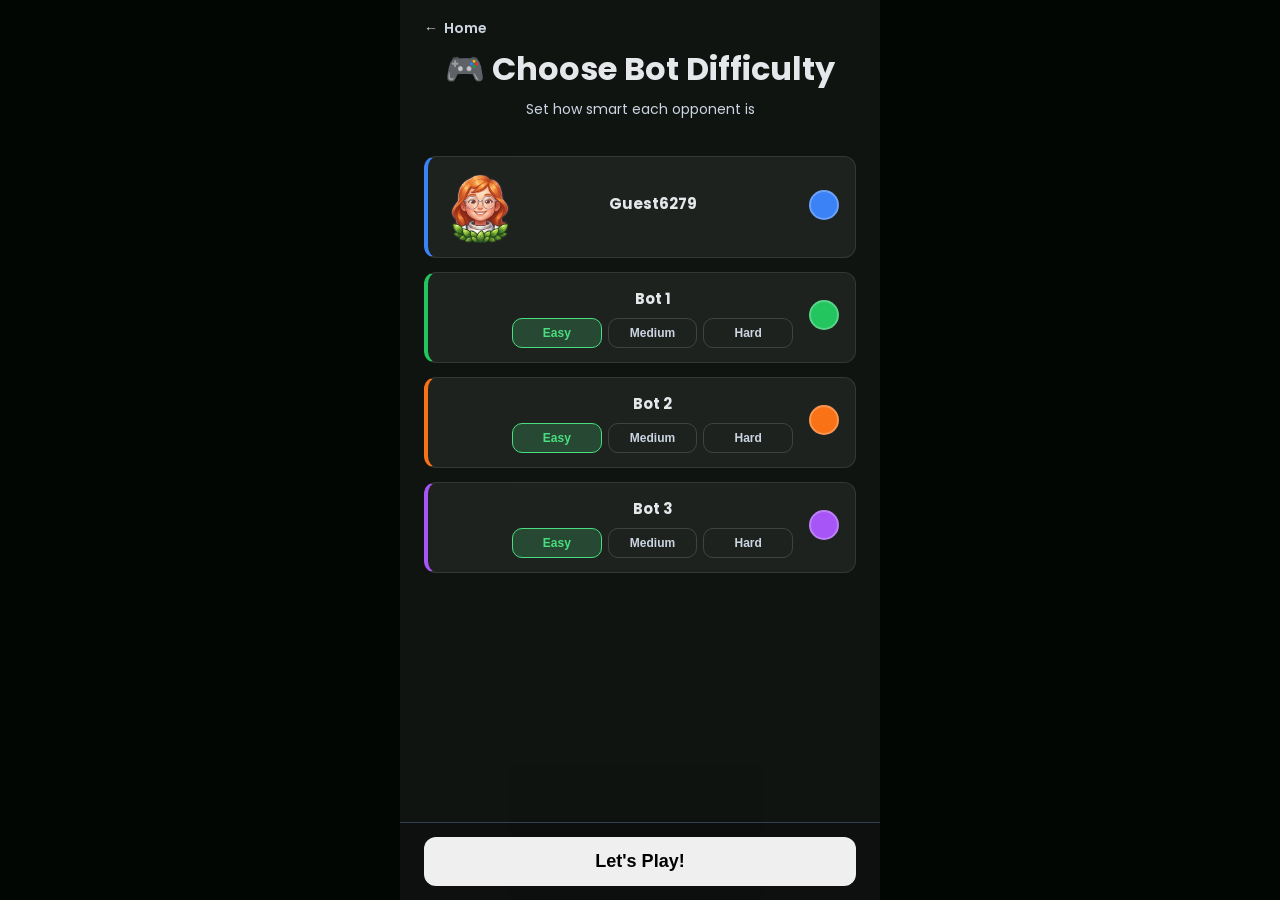
==== commit 88d83081: "Lock mobile to portrait-only, replacing landscape-only gate Wild Guest List was previously landscape" ====
--- a/bot-difficulty.html
+++ b/bot-difficulty.html
@@ -24,7 +24,7 @@
             <div class="orientation-gate-content">
                 <span class="orientation-gate-icon" data-icon="orientationRotate" aria-hidden="true"></span>
                 <h2 class="orientation-gate-title" data-i18n="orientationTitle">Please rotate your device</h2>
-                <p class="orientation-gate-body" data-i18n="orientationBody">Wild Guest List is designed for landscape orientation.</p>
+                <p class="orientation-gate-body" data-i18n="orientationBody">Wild Guest List is designed for portrait orientation.</p>
             </div>
         </div>
 
--- a/css/style.css
+++ b/css/style.css
@@ -43,6 +43,13 @@
 
     --blur:
         blur(16px);
+
+    /* Shared horizontal padding for standard popups (.modal-content's
+       header/body/footer, and the mobile Leaderboard/Party/Trash
+       panels) — one responsive value so every popup keeps equal
+       left/right breathing room instead of each screen inventing its
+       own margin. See css note near .modal-content below. */
+    --popup-pad-x: clamp(16px, 4vw, 24px);
 }
 
 
@@ -1456,7 +1463,7 @@
     width: 100%;
     background: rgba(0,0,0,0.38);
     display: flex;
-    justify-content: space-between;
+    justify-content: center;
     align-items: center;
     padding: 3% 7%;
     box-sizing: border-box;
@@ -1470,15 +1477,7 @@
     white-space: nowrap;
     overflow: hidden;
     text-overflow: ellipsis;
-    line-height: 1.2;
-}
-
-.card-power {
-    font-size: clamp(11px, 18cqw, 18px);
-    font-weight: 900;
-    color: #fbbf24;
-    flex-shrink: 0;
-    margin-left: 4%;
+    text-align: center;
     line-height: 1.2;
 }
 
@@ -2142,7 +2141,7 @@
     justify-content: space-between;
     align-items: center;
     gap: 10px;
-    padding: 18px 24px 14px;
+    padding: 18px var(--popup-pad-x) 14px;
     border-bottom: 1px solid var(--border);
 }
 
@@ -2152,7 +2151,7 @@
     min-height: 0; /* required for a flex child to actually scroll instead of overflowing */
     overflow-y: auto;
     -webkit-overflow-scrolling: touch;
-    padding: 16px 24px 20px;
+    padding: 16px var(--popup-pad-x) 20px;
 }
 
 .modal-content > .modal-footer,
@@ -2161,7 +2160,7 @@
     display: flex;
     flex-direction: column;
     gap: 10px;
-    padding: 14px 24px calc(14px + env(safe-area-inset-bottom, 0px));
+    padding: 14px var(--popup-pad-x) calc(14px + env(safe-area-inset-bottom, 0px));
     border-top: 1px solid var(--border);
 }
 
@@ -2172,9 +2171,9 @@
 }
 
 @media (max-height: 480px) and (orientation: landscape) {
-    .modal-content > .modal-header { padding: 12px 20px 10px; }
-    .modal-content > .modal-body { padding: 10px 20px 14px; }
-    .modal-content > .modal-footer { padding: 10px 20px calc(10px + env(safe-area-inset-bottom, 0px)); }
+    .modal-content > .modal-header { padding: 12px var(--popup-pad-x) 10px; }
+    .modal-content > .modal-body { padding: 10px var(--popup-pad-x) 14px; }
+    .modal-content > .modal-footer { padding: 10px var(--popup-pad-x) calc(10px + env(safe-area-inset-bottom, 0px)); }
 }
 
 /* ── About Developer panel redesign ──
@@ -2553,6 +2552,30 @@
     margin-bottom: 10px;
 }
 
+/* .detail-image (the animal artwork shown above the ability
+   description in the Card Guide's card-detail popup, #cardModal) had
+   no size rule at all — it rendered at the source PNG's natural
+   pixel size. On Desktop's much larger .modal-content that went
+   mostly unnoticed, but combined with this project's mobile "no
+   scroll" layout (short dvh-based max-heights on .modal-content, see
+   the Portrait layer further down), an
+   unconstrained image could consume the entire available height by
+   itself, pushing the "How it Works" ability title/description
+   (rendered right after it in the same flex column) out of the
+   laid-out content — the root cause of the Card Guide "Animal
+   Ability" section appearing empty on Mobile. Matching .detail-emoji
+   above with an explicit bounded size fixes this without touching
+   the shared .modal-content scroll/overflow architecture. */
+.detail-image {
+    display: block;
+    margin: 0 auto 10px;
+    max-width: 100%;
+    max-height: clamp(90px, 22dvh, 180px);
+    width: auto;
+    height: auto;
+    object-fit: contain;
+}
+
 
 
 /* ==========================================================
@@ -2943,6 +2966,18 @@
 
 #mobileMenu,
 #mobileTabs {
+
+    display: none;
+}
+
+/* New elements (see the Portrait layout layer near the end of this
+   file) — hidden by default same as #mobileTabs/#mobileLeaderboard
+   above, and only shown inside the
+   `(pointer: coarse) and (orientation: portrait)` layer. Without
+   this base rule they'd render with default button/div display on
+   Desktop and any other non-mobile context, since neither element
+   existed before this file's other mobile-only rules were written. */
+#leaderboardBtn, #railLogBtn, #railChatBtn, #mobileSideRail {
 
     display: none;
 }
@@ -3669,7 +3704,20 @@
 }
 #queueInner { flex: 1; display: flex; justify-content: center; }
 #queueInner #queue { display: flex; gap: clamp(6px, 2vw, 30px); }
-.queue-icon { font-size: clamp(24px, 4vw, 52px); line-height: 1; flex-shrink: 0; opacity: 0.85; }
+/* Queue flanking icons (Party door / Trash exit) — Mobile Portrait
+   only. `display: none` here (not `visibility: hidden`, which would
+   still reserve their space) is the default for every OTHER viewport,
+   including Desktop; the `@media (pointer: coarse) and (orientation:
+   portrait)` block further down re-enables them for touch+portrait
+   only. #queueWithIcons is a `justify-content: center` flex row with
+   #queueInner (flex: 1) already doing the actual Queue centering, so
+   with these two hidden the row just naturally reflows around the
+   Queue alone — no gap, no extra CSS needed for Desktop specifically.
+   The underlying elements, their click/keyboard wiring (js/ui/
+   mobile-ui.js), and the Party/Trash popups themselves are all
+   untouched — Mobile Portrait still gets exactly the same
+   interaction it always did. */
+.queue-icon { display: none; font-size: clamp(24px, 4vw, 52px); line-height: 1; flex-shrink: 0; opacity: 0.85; cursor: pointer; }
 
 /* End game — sizing/scroll/footer-pinning comes from the shared
    .screen-content--panel rules; this just supplies the visual "card"
@@ -3712,9 +3760,9 @@
 /* End game — primary actions (Play Again / Return to Home).
    Two buttons with clear visual hierarchy: Play Again is the filled,
    higher-emphasis primary action; Return to Home is the outlined
-   secondary action. Row layout on desktop/tablet/mobile-landscape
-   (the only orientation game.html is ever shown in — see the
-   Orientation Gate), stacking only as a narrow-viewport fallback. */
+   secondary action. Row layout on desktop/tablet/mobile-portrait
+   (the only orientation game.html is ever shown in on touch — see
+   the Orientation Gate), stacking only as a narrow-viewport fallback. */
 .endgame-actions {
     display: flex;
     width: 100%;
@@ -3963,11 +4011,27 @@
         background: rgba(189,93,56,.2);
     }
 
-    /* ── Party / Trash popup ── */
+    /* ── Party / Trash popup ──
+       Same stretched-box issue as the Mobile Portrait version of
+       this popup below (see that rule's long comment for the full
+       root-cause explanation) — `top`/`bottom` here define the
+       maximum band on a narrow window, not a forced size, so
+       `margin: auto 0` centers the shrink-to-fit box instead of
+       stretching it and leaving all the slack below the content.
+       This rule is a `max-width: 600px` (not orientation-specific)
+       leftover from before the Mobile Portrait layer existed; the
+       later `@media (pointer: coarse) and (orientation: portrait)`
+       rule for these same ids (further down this file) wins on real
+       touch portrait phones via source order (same specificity, later
+       rule), so in practice this one only reaches a narrow
+       *non-touch* desktop window — included for consistency since
+       it's the same component and same bug, not because it's one of
+       this fix's required test sizes. */
     #partyArea, #trashArea {
         display: none;
         position: fixed;
         top: 20px; left: 12px; right: 12px; bottom: 20px;
+        margin: auto 0;
         z-index: 3000;
         background: rgba(10,31,15,0.92);
         backdrop-filter: blur(18px);
@@ -5020,6 +5084,102 @@
 
 
 /* ==========================================================
+   MAIN MENU POPUP STANDARDIZATION (Mobile) — Settings, Profile,
+   Card Guide, About Developer, Lucky Wheel and Feedback
+   (index.html's Home menu popups) now share one visual template
+   instead of each having its own slightly-different chrome.
+
+   The template reuses two things that already exist rather than
+   inventing a third design system:
+     1. The Tutorial Popup's (.tut-panel below) glass background /
+        border / radius / shadow treatment.
+     2. The existing Header → Scrollable Body → Fixed Footer
+        architecture (.modal-header/.modal-body, see the base
+        .modal-content rules above and README.md "Panel
+        Architecture") that Feedback already used — Settings,
+        Profile, Card Guide, About and Lucky Wheel now opt into it
+        too via a plain `modal-body` class alongside their existing
+        content wrapper class, so all of the mobile no-scroll/
+        bottom-sheet handling already built for
+        .modal-header/.modal-body (see further down this file)
+        applies to them for free.
+
+   Everything here is scoped to the `.menu-popup` modifier class,
+   added only on index.html's Home popups — the base
+   .modal-content/.help-header rules, and every popup that keeps
+   using them unmodified (game.html's own Pause/Settings/Help/
+   About/Feedback modals, Kangaroo, Card detail, Game Log, Card
+   Guidance), are completely untouched. Pause in particular must
+   never be touched by this task. */
+
+.modal-content.menu-popup {
+    background: rgba(10, 28, 15, 0.95);
+    backdrop-filter: blur(20px);
+    -webkit-backdrop-filter: blur(20px);
+    border: 1px solid rgba(255,255,255,0.10);
+    border-radius: var(--radius-lg);
+    box-shadow: 0 32px 80px rgba(0,0,0,0.7);
+}
+
+/* Header: title left, close button right (already true of the flex
+   row + space-between .help-header markup below — this just fixes
+   the one real inconsistency between popups, which was typography:
+   Card Guide's title is an <h1>, Settings/Profile/About/Lucky
+   Wheel/Feedback's are <h3> — with no shared size/margin reset,
+   browser defaults gave every popup a visibly different header
+   height. Normalizing both tags here is what makes "consistent
+   header height" and "consistent spacing between header and
+   content" actually hold across every popup, matching the
+   Tutorial Popup's header. */
+.modal-content.menu-popup > .modal-header {
+    border-bottom: 1px solid rgba(255,255,255,0.08);
+}
+
+.modal-content.menu-popup > .modal-header h1,
+.modal-content.menu-popup > .modal-header h3 {
+    margin: 0;
+    font-size: 1.15rem;
+    font-weight: 800;
+    color: #ffffff;
+    line-height: 1.25;
+}
+
+.modal-content.menu-popup > .modal-footer {
+    border-top: 1px solid rgba(255,255,255,0.08);
+}
+
+/* About Developer and Lucky Wheel previously used a corner-pinned
+   close button + centered title/avatar layout instead of a header
+   row (see the base .about-panel/.lucky-wheel-panel rules above,
+   still used as-is by game.html's own About modal). Their
+   Home instances now use the same header-row markup as every other
+   menu popup, so the old absolute-positioned close button and
+   top padding hack are no longer needed here — scoped to
+   `.menu-popup` only, so `.about-panel`/`.lucky-wheel-panel`
+   themselves are untouched for anything still using the old
+   layout. */
+.about-panel.menu-popup,
+.lucky-wheel-panel.menu-popup {
+    padding-top: 0;
+}
+
+.about-panel.menu-popup .about-body,
+.lucky-wheel-panel.menu-popup .modal-body {
+    text-align: center;
+}
+
+/* Card Guide's body now wraps several previously-top-level children
+   (.help-text, .help-divider, the Animal Abilities title, #animalGrid)
+   in one .modal-body so the existing Header/Scrollable-Body
+   architecture applies — this restores the 16px gap .help-layout
+   used to provide between those siblings directly. */
+.help-body {
+    display: flex;
+    flex-direction: column;
+    gap: 16px;
+}
+
+/* ==========================================================
    TUTORIAL — redesigned help-page style
 ========================================================== */
 
@@ -5034,6 +5194,16 @@
        the header/progress bar/footer always visible. */
     max-height: 88vh;
     max-height: 88dvh;
+    /* Explicit height (not just max-height) — every How To Play step
+       reuses this one panel element, only swapping .tut-body's
+       content (image/title/text/diagram/video). Without a fixed
+       height the panel shrank to fit whichever step's content was
+       shortest, so switching steps visibly resized the whole panel.
+       A fixed height keeps every step's outer panel identical; a
+       step with less content just leaves .tut-body with a little
+       breathing room instead of the panel shrinking to meet it. */
+    height: min(600px, 88vh);
+    height: min(600px, 88dvh);
     padding: 0;
     display: flex;
     flex-direction: column;
@@ -5103,8 +5273,22 @@
     display: flex;
     flex-direction: column;
     align-items: center;
+    /* Now that .tut-panel has a fixed height (see above), a step with
+       less content (no image, short text) would otherwise sit at the
+       top of .tut-body with empty space below it. `safe center`
+       vertically centers that shorter content within the fixed panel
+       instead, while still starting from the top and scrolling
+       normally if a step's content is tall enough to overflow (the
+       `flex-start` fallback via @supports below handles browsers
+       without `safe` keyword support, matching the existing
+       .screen-content pattern elsewhere in this file). */
+    justify-content: safe center;
     padding: 32px 28px 20px;
     gap: 24px;
+}
+
+@supports not (justify-content: safe center) {
+    .tut-body { justify-content: flex-start; }
 }
 
 .tut-image {
@@ -5331,12 +5515,6 @@
     font-weight: 600;
     color: #ffffff;
     white-space: nowrap;
-}
-
-.tut-card-power {
-    font-size: 0.62rem;
-    color: var(--accent, #bd5d38);
-    font-weight: 700;
 }
 
 .tut-card-badge {
@@ -5796,7 +5974,6 @@
 #deckCount,
 .other-deck-count,
 .slot-number,
-.card-power,
 .lb-cards,
 .lb-score,
 .party-count,
@@ -6813,16 +6990,28 @@
 }
 
 /* ── Card grid ──
-   auto-fill/minmax reflows naturally from a single mobile-landscape
+   auto-fill/minmax reflows naturally from a single mobile-portrait
    column up to several desktop columns with no per-breakpoint rules
    needed — see the max-width media query below only for a floor on
-   very narrow mobile-landscape heights. */
+   very narrow mobile widths.
+
+   No independent scrolling/max-height here: `.ach-grid` sits inside
+   Profile's `.modal-body` (see index.html #profileAchievementsList),
+   which is already the popup's one dedicated scroll container (base
+   `.modal-content > .modal-body` rule above). Giving this grid its
+   own `overflow-y: auto` + `max-height` made it a second, independent
+   scroll container nested inside `.modal-body`'s — the exact same bug
+   `#animalGrid` had (see the Card Guide fix note further down this
+   file) — so a swipe starting on an achievement card could scroll a
+   tiny fixed-height box instead of the popup, and content past that
+   box's height was unreachable. Letting the grid size to its full
+   content height (`overflow: visible`, the default) means Achievements
+   contributes to `.modal-body`'s natural height instead, exactly like
+   Card Guide's Animal Grid already does. */
 .ach-grid {
     display: grid;
     grid-template-columns: repeat(auto-fill, minmax(132px, 1fr));
     gap: 10px;
-    max-height: 300px;
-    overflow-y: auto;
     padding: 2px;
 }
 
@@ -7005,16 +7194,15 @@
     }
 }
 
-/* ── Mobile landscape (the game is landscape-only — see
+/* ── Mobile portrait (the game is portrait-only — see
    js/ui/orientation-ui.js) — keep the grid to two columns and trim
    vertical paddings so the whole Achievements section stays reachable
-   within a short viewport without introducing horizontal overflow;
+   within a narrow viewport without introducing horizontal overflow;
    .modal-content's own mobile rule already goes full-width as a
    bottom sheet below 600px. ── */
 @media (max-width: 700px) {
     .ach-grid {
         grid-template-columns: repeat(2, 1fr);
-        max-height: 240px;
     }
     .ach-card { padding: 10px 6px 8px; }
     .ach-filters { gap: 5px; }
@@ -7022,7 +7210,6 @@
 }
 
 @media (max-height: 420px) and (orientation: landscape) {
-    .ach-grid { max-height: 160px; }
     .ach-featured { display: none; }
 }
 
@@ -7281,15 +7468,44 @@
 }
 
 .home-coming-soon-tag {
-    font-size: 11px;
+    font-size: 9px;
     font-weight: 700;
     letter-spacing: .3px;
     text-transform: uppercase;
-    background: rgba(0, 0, 0, 0.35);
+    background: rgba(0, 0, 0, 0.55);
     border: 1px solid rgba(255, 255, 255, 0.18);
     color: var(--text-muted);
-    padding: 3px 8px;
+    padding: 2px 6px;
     border-radius: 999px;
+    white-space: nowrap;
+}
+
+/* Coming Soon badge: a small corner badge attached to the slot it
+   belongs to, not a primary text block inside the button — see
+   .home-bottom-btn below (the only place this tag currently
+   renders). Kept as its own selector (not folded into the base
+   rule above) so any future non-badge use of .home-coming-soon-tag
+   is unaffected. */
+.home-bottom-btn {
+    position: relative;
+}
+
+.home-bottom-btn .home-coming-soon-tag {
+    position: absolute;
+    top: 4px;
+    right: 4px;
+    font-size: 7px;
+    padding: 1px 5px;
+    pointer-events: none;
+    max-width: calc(100% - 8px);
+    overflow: hidden;
+    text-overflow: ellipsis;
+}
+
+:lang(fa) .home-bottom-btn .home-coming-soon-tag,
+:lang(ar) .home-bottom-btn .home-coming-soon-tag {
+    right: auto;
+    left: 4px;
 }
 
 /* ── Secondary nav row ────────────────────────────────────
@@ -7363,42 +7579,53 @@
 .home-bottom-nav {
     margin-top: auto;
     display: grid;
-    grid-template-columns: repeat(3, 1fr);
+    /* Same auto-fit sizing strategy as .home-secondary-row (left side)
+       instead of a fixed 3-column grid, so a 4th entry (Lucky Wheel)
+       wraps into the same balanced row shape rather than orphaning
+       onto its own half-empty row. */
+    grid-template-columns: repeat(auto-fit, minmax(84px, 1fr));
     gap: 8px;
     padding-top: 10px;
     border-top: 1px solid var(--border);
 }
 
+/* Same visual language as .home-nav-btn (left-side secondary nav) —
+   background, border, radius, padding, min-height, typography — so
+   the right-side Store/Tournament/Leaderboard/Lucky Wheel buttons
+   read as the same navigation system rather than a separate,
+   flatter component. */
 .home-bottom-btn {
     display: flex;
     flex-direction: column;
     align-items: center;
-    gap: 4px;
-    background: transparent;
-    border: none;
-    color: var(--text-muted);
+    justify-content: center;
+    gap: 6px;
+    background: rgba(255, 255, 255, 0.05);
+    border: 1px solid transparent;
+    border-radius: var(--radius-md);
+    color: var(--text-main);
     font-family: inherit;
     font-size: 12px;
     font-weight: 600;
-    padding: 8px 4px;
+    padding: 12px 8px 10px;
+    min-height: 76px;
     cursor: pointer;
-    border-radius: var(--radius-sm);
-    transition: background .18s ease, color .18s ease;
+    transition: background .18s ease, transform .18s ease;
 }
 
 .home-bottom-btn:hover {
-    background: rgba(255, 255, 255, 0.08);
+    background: rgba(255, 255, 255, 0.1);
+    transform: translateY(-2px);
     color: var(--text-main);
 }
 
 .home-bottom-icon {
-    font-size: 20px;
+    font-size: 22px;
     line-height: 1;
-}
-
-.home-bottom-btn .home-coming-soon-tag {
-    font-size: 9px;
-    padding: 2px 6px;
+    min-height: 2em;
+    display: flex;
+    align-items: center;
+    justify-content: center;
 }
 
 /* ── Disabled-state primitive (reused wherever a Home feature
@@ -7483,7 +7710,8 @@
         width: min(360px, 55vw);
     }
 
-    .home-nav-btn {
+    .home-nav-btn,
+    .home-bottom-btn {
         min-height: 56px;
         padding: 8px 8px 7px;
     }
@@ -7522,210 +7750,141 @@
 
 
 /* ==========================================================
-   LANDSCAPE-ONLY MOBILE — NO-SCROLL LAYOUT LAYER
+   PORTRAIT-ONLY MOBILE — GAME BOARD LAYOUT LAYER
    ----------------------------------------------------------
-   Wild Guest List is landscape-only on touch devices (see
-   js/ui/orientation-ui.js — portrait is gated with a "please
+   Wild Guest List is portrait-only on touch devices (see
+   js/ui/orientation-ui.js — landscape is gated with a "please
    rotate" overlay before any of this is ever seen). Everything
    below only ever applies once the device is confirmed
-   landscape + touch, so it never touches desktop/laptop layouts
+   portrait + touch, so it never touches desktop/laptop layouts
    (fine pointer) regardless of window shape.
 
-   Why this is a SEPARATE layer from the existing
+   This project was previously landscape-only, with a matching
+   height-constrained "no-scroll" layer here instead of this one —
+   see git history / version_history.txt for that design if it's ever
+   needed as a reference. The policy flip changes which dimension is
+   scarce: a portrait phone has width to spare on (roughly) nothing
+   and height to spare on plenty, the inverse of landscape. That has
+   two consequences baked into everything below:
+
+   1. Sizing that used to be height-driven (`dvh`-based clamps, tiers
+      keyed on `max-height`) is now width-driven (`dvw`-based clamps,
+      tiers keyed on `max-width`) for anything laid out in a row
+      (Queue cards, Hand cards, the top bar) — those still need to
+      fit a ~320–430px-wide phone even though the screen is tall.
+      Anything that was already a vertical stack (Home, Choose Bot
+      Difficulty, `#centerArea`'s Other Players → Queue → Hand order)
+      mostly needed NO override at all: their base (pre-landscape-era)
+      rules are a plain `flex-direction: column` with `overflow-y:
+      auto`, sized for a normal-width column — exactly what a
+      portrait phone already is. That's why this layer is
+      deliberately smaller in scope than the old landscape one: it
+      only touches the Game Board screen (`#pageLayout`/`#gameLayout`
+      and everything inside it), not Home or Choose Bot Difficulty.
+
+   2. The old rail-beside-board arrangement (`#mobileSideRail` as a
+      second grid column next to `#centerArea`) traded landscape's
+      abundant width for a permanent Leaderboard/Log/Chat column. In
+      portrait there's no width to spare for that, so the rail is now
+      a horizontal strip stacked ABOVE the board instead — it costs a
+      little of portrait's abundant height, not its scarce width.
+
+   Why this is still a SEPARATE layer from the existing
    `@media (max-width: 600px)` mobile rules above, instead of
-   editing them in place: those rules key on narrow WIDTH, which
-   correctly targets a portrait phone (e.g. 390×844) but never
-   fires for a landscape phone (e.g. 844×390) — same device,
-   same short dimension, but it's now the HEIGHT that's small,
-   not the width. Left as-is, a landscape phone at 700-930px
-   wide falls through to the tablet/desktop sidebar layout
-   below, which assumes far more vertical room than a phone in
-   landscape actually has — that mismatch is the root cause of
-   the "desktop UI squeezed into a small viewport, needs
-   scrolling" problem this section fixes. Keying on
-   `(pointer: coarse) and (orientation: landscape)` instead
-   targets the actual constraint (short viewport, touch input)
-   regardless of width, and stacks under three height tiers
-   mirroring the sizes called out for testing:
-     - base tier:            up to ~500px tall (932×430 and down)
-     - standard tier (≤440): 667×375 / 844×390
-     - small tier   (≤340):  568×320
-   Scrolling is not used as the fix for oversized content here —
-   each panel is resized/restructured to fit; `overflow-y: auto`
-   is kept only as a non-load-bearing safety net on a couple of
-   genuinely open-ended lists (Achievements/Card Guide grids)
-   where real content length can vary, exactly the "compact
-   first, scroll only as a last-resort net" approach described
-   in README.md § Responsive Design.
+   editing them in place: this layer is specifically the Game Board
+   screen's layout (`#pageLayout` swapping from its desktop grid to a
+   single mobile column, `#gameLayout`'s rail-as-a-row, card sizing,
+   the Leaderboard/Party/Trash popups) — concerns the general
+   `max-width: 600px` rules were never responsible for and don't
+   need to duplicate. Keying on `(pointer: coarse) and (orientation:
+   portrait)` targets the actual constraint (a touch device, now
+   guaranteed portrait by the gate) rather than window width alone,
+   and stacks under two width tiers mirroring the sizes called out
+   for testing:
+     - base tier:            up to ~430px wide (most phones)
+     - narrow tier  (≤380): iPhone SE / small Android
+     - smallest tier (≤340): 320px-class phones
+   Scrolling is not used as the fix for oversized content on the
+   Game Board itself — `#centerArea`'s three sections size to their
+   own content instead, and there's ample height to spare regardless.
+   Popups are different: `.modal-body` (see the base .modal-content >
+   .modal-body rule above) is the dedicated internal-scroll container
+   for any popup content that doesn't reliably fit — Card Guide's
+   Animal Ability grid and Profile's Achievements list in particular
+   are genuinely open-ended (their length depends on the card set /
+   what the player has unlocked), so they rely on real scrolling here
+   rather than a "safety net". The popup HEADER never scrolls
+   (flex: 0 0 auto); only its .modal-body does — see README.md §
+   Responsive Design / Panel Architecture.
 ========================================================== */
 
-@media (pointer: coarse) and (orientation: landscape) {
+@media (pointer: coarse) and (orientation: portrait) {
 
     html, body {
         overflow: hidden;
         height: 100%;
     }
 
-    /* ── Shared shells (Home, Choose Bot Difficulty, End Game,
-       Coming Soon, guidance prompts, every top-level .screen-overlay
-       page) — stop relying on page-level scroll as the fit strategy;
-       each concrete screen below is resized to actually fit. ── */
-    .screen-content {
-        overflow-y: hidden;
-        padding: 10px 16px;
-    }
-
-    .screen-content--panel .screen-panel-scroll {
-        overflow-y: hidden;
-    }
-
+    /* Symmetric modal width, so popups never run edge-to-edge on a
+       narrow phone — same fix as the previous landscape-only layer,
+       kept unchanged since it isn't orientation-specific. */
     .modal-content {
         max-height: 94dvh;
-    }
-
+        width: calc(100% - 8dvw);
+        max-width: 640px;
+        margin: 0 auto;
+    }
+
+    /* .modal-body is the intended internal-scroll container (see the
+       base .modal-content > .modal-body rule above). Restated here,
+       matching the base rule, so any popup that opts into this
+       architecture (Settings/Profile/Card Guide/About/Lucky Wheel)
+       scrolls its own body instead of the popup ever being clipped by
+       an ancestor's overflow — see README.md § Responsive Design /
+       Panel Architecture for the full history of this fix. */
     .modal-content > .modal-body,
     .modal-content > .modal-form > .modal-body {
-        overflow-y: hidden;
-    }
-
-    /* Achievements and Card Guide are the two screens whose content
-       length genuinely depends on how much the player has unlocked /
-       how many cards the game has — real, growing lists rather than a
-       fixed composition. They keep a scroll safety net rather than
-       silently clipping content a player has earned, but the grid
-       sizing right below aims to fit the common case (a season's
-       worth of achievements, the current card set) without ever
-       needing it. */
-    #animalGrid,
-    .ach-grid {
         overflow-y: auto;
         -webkit-overflow-scrolling: touch;
     }
 
-    /* ── HOME ──────────────────────────────────────────────────
-       Re-composed from a 5-row vertical stack (topbar / banner /
-       secondary-nav / gamestart / bottom-nav) into a 3-row grid:
-       top bar spanning full width, a middle row that puts secondary
-       nav + game-mode tabs + banner side by side, and the bottom
-       row. This is the same content, just arranged to use the
-       landscape width instead of stacking everything down the
-       height — see prompt's Home Button Positioning zones (TOP /
-       CENTER / LEFT-RIGHT / BOTTOM). No markup changes needed:
-       grid-area placement below works regardless of DOM order. */
-    .home-content {
-        display: grid;
-        grid-template-columns: minmax(120px, 190px) 1fr minmax(90px, 150px);
-        grid-template-rows: auto 1fr auto;
-        grid-template-areas:
-            "topbar  topbar    topbar"
-            "secondary gamestart banner"
-            "bottom  bottom    bottom";
-        align-items: center;
-        gap: 8px;
-        padding: 8px 14px;
-        overflow: hidden;
-        height: 100dvh;
-        box-sizing: border-box;
-    }
-
-    .home-topbar   { grid-area: topbar; }
-    .home-secondary-row { grid-area: secondary; }
-    .home-gamestart { grid-area: gamestart; margin: 0; }
-    .home-banner   { grid-area: banner; justify-self: center; }
-    .home-bottom-nav { grid-area: bottom; margin-top: 0; }
-
-    .home-banner {
-        width: min(140px, 90%);
-        max-height: 15dvh;
-    }
-
-    .home-secondary-row {
-        grid-template-columns: 1fr;
-        gap: 6px;
-        align-content: center;
-    }
-
-    .home-nav-btn {
-        flex-direction: row;
-        justify-content: flex-start;
-        min-height: 0;
-        padding: 6px 10px;
-        gap: 8px;
-    }
-
-    .home-nav-icon { font-size: 16px; min-height: 0; }
-    .home-nav-label { font-size: 11px; }
-
-    .home-gamestart-title { font-size: 11px; margin-bottom: 2px; }
-    .home-tabs { padding: 3px; }
-    .home-tab { padding: 6px 6px; font-size: 13px; }
-
-    .home-primary-btn { padding: 10px 16px; }
-    .home-play-btn { font-size: 16px; padding: 12px 16px; }
-
-    .home-tab-comingsoon { padding: 10px 10px; font-size: 12px; }
-
-    .home-bottom-nav {
-        padding-top: 4px;
-        gap: 4px;
-    }
-
-    .home-bottom-btn { padding: 4px 4px; font-size: 10px; gap: 2px; }
-    .home-bottom-icon { font-size: 15px; }
-    .home-bottom-btn .home-coming-soon-tag { font-size: 7px; padding: 1px 4px; }
-
-    .home-profile-chip { padding: 3px 8px 3px 3px; }
-    .home-profile-chip-avatar { width: 22px; height: 22px; }
-    .home-profile-chip-name { font-size: 12px; }
-    .home-coin-pill, .home-gem-pill { padding: 3px 8px; font-size: 11px; }
-
-    /* ── CHOOSE BOT DIFFICULTY ─────────────────────────────────
-       All three bot rows + the read-only player row + the Play
-       footer must be visible with no scrolling — compact every row
-       so 4 rows total fit inside the remaining height once the
-       header/footer are shrunk. */
-    .screen-panel-header { padding: 6px 4px 4px; }
-    .screen-panel-header h2 { font-size: clamp(16px, 3.4vh, 22px); margin: 0 0 2px; }
-    .diff-subtitle { font-size: 11px; margin: 0; }
-
-    .screen-panel-scroll { padding-top: 4px; padding-bottom: 4px; }
-
-    #difficultyPanel { gap: 6px; }
-
-    .bot-row {
-        padding: 5px 12px;
-        gap: 10px;
-        border-radius: var(--radius-sm);
-    }
-
-    .bot-avatar, .player-avatar-mount, .avatar-trigger-mount {
-        width: 34px;
-        font-size: 22px;
-    }
-
-    .player-avatar-display, .avatar-trigger-btn {
-        width: 34px;
-        height: 34px;
-    }
-
-    .bot-name { font-size: 12px; margin-bottom: 3px; }
-    .diff-btn { padding: 4px 6px; font-size: 10px; }
-
-    .avatar-choice { width: 34px; height: 34px; }
-
-    .screen-panel-footer { padding: 6px 4px calc(6px + env(safe-area-inset-bottom, 0px)); }
-    .screen-panel-footer .screen-btn { margin-top: 0; padding: 8px 24px; font-size: 15px; }
+    /* Card Guide's Animal Ability grid / Profile's Achievements grid:
+       no overflow of their own, so the ONLY scroll container for
+       either popup is .modal-body above — see the base #animalGrid
+       rule's comment for the full flex/min-height history this
+       avoids re-introducing. */
+    #animalGrid {
+        overflow: visible;
+    }
+
+    /* Home, Choose Bot Difficulty, and the other top-level
+       .screen-overlay pages are deliberately NOT overridden here.
+       Portrait's scarce dimension is width, not height — their base
+       rules (a `flex-direction: column` stack with `overflow-y: auto`,
+       already sized for a normal 320–480px-wide column) fit a
+       portrait phone directly, the same layout a narrow desktop
+       window already uses via the existing `@media (max-width: 600px)`
+       rules elsewhere in this file. Nothing here needs a
+       height-constrained compact grid the way the old landscape layer
+       did. */
 
     /* ── GAME BOARD ────────────────────────────────────────────
-       Force the compact mobile shell (leaderboard/log/party/trash
-       as buttons and overlays, not permanent sidebars) regardless
-       of width — see the section comment above for why width alone
-       can't be trusted here. Re-proportioned for a wide-short
-       viewport: other players in one horizontal row, Queue and
-       Hand sharing the remaining vertical space by flex-basis
-       instead of Hand being pinned over the content. */
+       Same #centerArea column (Other Players → Queue → Hand) as
+       before — that part of the layout was never landscape-specific.
+       What changes: `#gameLayout` drops its second column, since
+       portrait can't spare the width for a permanent side rail the
+       way landscape could spare the height. `#mobileSideRail`
+       (Leaderboard / Log / Chat) becomes a horizontal strip stacked
+       ABOVE the play area instead of a vertical column beside it —
+       portrait has the height to spare a lightweight row, just not
+       the width for a second column. */
     .mobile-only-btn { display: flex; }
-    #leaderboardBtn { display: none !important; }
+
+    /* Same override as the old landscape layer: at the narrowest
+       tested widths this still needs to win over the older
+       `@media (max-width: 600px)` `#leaderboardBtn { display: none }`
+       rule (see that rule's own comment) via source order + specificity. */
+    #leaderboardBtn { display: flex !important; }
 
     #pageLayout {
         display: block;
@@ -7756,57 +7915,207 @@
         grid-template-columns: auto 1fr auto !important;
         grid-template-rows: auto !important;
         height: auto !important;
-        padding: 3px 10px !important;
+        /* Real top safe-space (env() for notches/status bars, with a
+           sane minimum on devices that report 0) instead of the old
+           3px sliver — the header no longer touches the top edge. */
+        padding: max(8px, env(safe-area-inset-top, 0px)) 12px 6px !important;
         gap: 0 8px;
         align-items: center;
     }
 
     #topCenter { grid-area: logo !important; }
-    #topCenter picture img { height: clamp(18px, 5dvh, 30px) !important; width: auto; }
+    #topCenter picture img { height: clamp(26px, 5dvh, 46px) !important; width: auto; }
 
     #topLeft {
         grid-area: left !important;
         flex-direction: row !important;
-        gap: 6px !important;
+        gap: 10px !important;
         align-items: center !important;
     }
 
-    .turn-label, .round-label, .turn-timer-label { font-size: clamp(9px, 2dvh, 12px) !important; }
+    /* TURN | ROUND | TIMER — both dividers read as the same
+       vertical-bar language. .round-timer-sep is already a plain "|"
+       character between Round and Timer; .turn-divider (a desktop
+       horizontal rule, `display: none` on the older mobile-portrait
+       tier) is restyled into a matching vertical bar here instead of
+       being left to render as a stray horizontal line in a row
+       layout. */
+    .turn-divider {
+        display: block !important;
+        width: 1px !important;
+        height: 1.5em;
+        background: rgba(255,255,255,.3);
+        margin: 0 !important;
+    }
+
+    .turn-label, .round-label, .turn-timer-label { font-size: clamp(10px, 3.2vw, 13px) !important; }
 
     #topRight { grid-area: right !important; gap: 4px !important; }
 
+    /* Square icon buttons: sized off vw (portrait's scarce dimension)
+       so the header's left/logo/right thirds never crowd a narrow
+       phone, instead of off dvh (which is abundant here and would
+       just sit at its cap regardless of width). */
     .top-btn {
-        width: clamp(22px, 5.5dvh, 28px) !important;
-        height: clamp(22px, 5.5dvh, 28px) !important;
-        font-size: 11px;
-    }
-
+        width: clamp(28px, 8vw, 36px) !important;
+        height: clamp(28px, 8vw, 36px) !important;
+        font-size: 13px;
+    }
+
+    /* Single column: #gameLayout is now a plain vertical flex stack
+       instead of a 2-column grid — the rail that used to sit beside
+       the board in landscape is its first row instead. */
     #gameLayout {
         display: flex !important;
         flex-direction: column;
         flex: 1 1 auto;
         min-height: 0;
         overflow: hidden;
-        gap: 2px;
-        padding: 2px 10px 4px;
-    }
-
-    #mobileLeaderboard {
-        order: 0;
+        gap: 8px;
+        padding: 6px 10px 8px;
+    }
+
+    /* ── Rail: Leaderboard / Log / Chat ──
+       Same three actions as the old landscape rail, laid out as a
+       horizontal row of icon+label buttons instead of a vertical
+       column — a full-width row costs nothing in the dimension
+       portrait has to spare (height) and nothing in the one it
+       doesn't (width), since the row sits above the board rather
+       than beside it. Party/Trash are still not here — they open
+       from the door/trash icons flanking the Queue (see .queue-icon
+       below), unchanged from landscape. */
+    #mobileSideRail {
+        display: flex;
+        flex-direction: row;
         flex: 0 0 auto;
-        display: block !important;
-        margin: 0;
-        padding: 2px 8px;
-    }
-
-    #mobileLeaderboard h4 { font-size: 9px; margin: 0 0 1px; }
-    #mobileLeaderboard .leaderboard-row { font-size: 10px; padding: 1px 0; }
+        gap: 8px;
+        width: 100%;
+    }
+
+    #leaderboardBtn, #railLogBtn, #railChatBtn {
+        display: flex;
+        flex-direction: row;
+        flex: 1 1 0;
+        align-items: center;
+        justify-content: center;
+        gap: 6px;
+        padding: 8px 6px;
+        border: 1px solid var(--border);
+        border-radius: var(--radius-sm);
+        background: #0d1a0d;
+        color: white;
+        cursor: pointer;
+        font-size: 11px;
+        line-height: 1.15;
+        text-align: center;
+        box-sizing: border-box;
+    }
+
+    #leaderboardBtn [data-icon], #railLogBtn [data-icon], #railChatBtn [data-icon] {
+        font-size: 16px;
+    }
+
+    #leaderboardBtn.active {
+        border-color: var(--accent);
+        background: rgba(189,93,56,.2);
+    }
+
+    #railLogBtn:hover, #railChatBtn:hover {
+        background: #132213;
+    }
+
+    /* ── Leaderboard / Party / Trash popups ──
+       Same tap-to-open overlay architecture as landscape (JS toggles
+       `.mobile-open`, see js/ui/mobile-ui.js's initMobileTabs) — only
+       the band this centers within changes: portrait can spare much
+       more top/bottom room and much less left/right, the inverse of
+       landscape's 4dvh-band/6dvw-sides split. `margin: auto 0`
+       (vertical auto-margins only) still centers the shrink-to-fit
+       box within that band instead of stretching or anchoring it to
+       one edge — see the base landscape-era comment (still accurate)
+       for why that matters. */
+    #mobileLeaderboard, #partyArea, #trashArea {
+        display: none;
+        position: fixed;
+        top: 8dvh; left: 4vw; right: 4vw; bottom: 8dvh;
+        max-height: calc(100dvh - 16dvh);
+        margin: auto 0;
+        z-index: 3000;
+        padding: 8px var(--popup-pad-x);
+        overflow: hidden;
+    }
+
+    #mobileLeaderboard.mobile-open,
+    #partyArea.mobile-open,
+    #trashArea.mobile-open {
+        display: flex;
+        flex-direction: column;
+    }
+
+    body.popup-open { overflow: hidden; }
+
+    /* Full-screen dimmed backdrop behind the Leaderboard/Party/Trash
+       panel — unchanged from landscape, not orientation-specific. */
+    body.popup-open::before {
+        content: "";
+        position: fixed;
+        inset: 0;
+        background: rgba(0, 0, 0, .85);
+        backdrop-filter: blur(6px);
+        -webkit-backdrop-filter: blur(6px);
+        z-index: 2999;
+    }
+
+    #mobileLeaderboard .panel-header h3,
+    #partyArea h3, #trashArea h3 { margin-bottom: 6px; font-size: 14px; }
+
+    #mobileLeaderboardInline { overflow: hidden; }
+
+    #partyCards, #trashCards {
+        flex: 1 1 auto;
+        min-height: 0;
+        overflow-y: auto;
+        gap: 6px;
+    }
+
+    #mobileLeaderboard .leaderboard-header,
+    #mobileLeaderboard .leaderboard-row {
+        font-size: 12px !important;
+        padding: 4px 0 !important;
+        gap: 6px !important;
+        grid-template-columns: 1fr 44px 44px !important;
+    }
+
+    #mobileLeaderboard .leaderboard-header {
+        margin-bottom: 6px !important;
+    }
+
+    /* ── centerArea / Other Players / Queue / Hand ──
+       Same DOM order/hierarchy and stacking as landscape (Other
+       Players → Queue → Hand, in that source order — no `order`
+       overrides needed). What changes: height is now the abundant
+       dimension, so sections size to their own content instead of
+       claiming a fixed % share of it, and card sizing switches from
+       height-driven (dvh) to width-driven (dvw) clamps, since width
+       is what's actually scarce in portrait. */
+    #centerArea {
+        flex: 1 1 auto;
+        min-height: 0;
+        min-width: 0;
+        display: flex;
+        flex-direction: column;
+        align-items: center;
+        justify-content: center;
+        padding: 0;
+        gap: clamp(8px, 3dvh, 24px);
+        overflow: hidden;
+    }
 
     #otherPlayers {
-        order: 1;
         flex: 0 0 auto;
         display: flex !important;
         flex-direction: row !important;
+        flex-wrap: wrap;
         justify-content: center;
         align-items: center;
         gap: 10px;
@@ -7820,53 +8129,17 @@
         width: auto;
     }
 
-    .player-label { font-size: 9px; }
+    .player-label { font-size: 11px; }
 
     .other-hand .card-back { width: 14px !important; height: 20px !important; }
-    .other-deck-back { width: clamp(28px, 6dvh, 40px) !important; height: clamp(38px, 8dvh, 54px) !important; }
-    .other-deck-count { font-size: 10px; }
-
-    #mobileTabs {
-        order: 2;
-        flex: 0 0 auto;
-        display: flex;
-        gap: 6px;
-        justify-content: center;
-        padding: 2px 8px;
-    }
-
-    #partyTab, #trashTab { padding: 3px 8px; font-size: 10px; }
-
-    /* Party / Trash popups: fit the landscape viewport, no
-       page-level scroll fallback — a compact card grid instead. */
-    #partyArea, #trashArea {
-        top: 4dvh; left: 6dvw; right: 6dvw; bottom: 4dvh;
-        padding: 8px 10px;
-        overflow: hidden;
-    }
-
-    #partyArea h3, #trashArea h3 { margin-bottom: 4px; font-size: 13px; }
-    #partyCards, #trashCards { overflow: hidden; gap: 4px; }
-
-    /* ── centerArea / Queue / Hand ──
-       Queue and Hand now split the remaining height by flex-basis
-       instead of Hand being position:fixed over the content — in a
-       short-but-wide viewport there's no room to spare underneath a
-       pinned strip the way there is in a tall portrait layout. */
-    #centerArea {
-        order: 3;
-        flex: 1 1 auto;
-        min-height: 0;
-        display: flex;
-        flex-direction: column;
-        align-items: center;
-        padding: 0;
-        gap: 2px;
-        overflow: hidden;
-    }
-
+    .other-deck-back { width: clamp(28px, 9dvw, 44px) !important; height: clamp(38px, 12dvw, 60px) !important; }
+    .other-deck-count { font-size: 11px; }
+
+    /* Queue keeps a smaller share and smaller cards than the Hand
+       below it, same priority order as landscape — Player Hand is
+       still the higher-priority element. */
     #queueArea {
-        flex: 1 1 58%;
+        flex: 0 1 auto;
         min-height: 0;
         width: 100%;
         padding: 0 8px;
@@ -7877,73 +8150,266 @@
     }
 
     #queue {
-        height: 100%;
         align-items: center;
-    }
-
+        flex-wrap: wrap;
+        justify-content: center;
+    }
+
+    /* Width-driven now (dvw, not dvh) — a full queue must still fit
+       a ~360–430px-wide phone even though there's height to spare,
+       so card size tracks viewport WIDTH and wraps instead of
+       overflowing. */
     #queue .card, .queue-slot {
-        width: clamp(32px, 9dvh, 58px);
-        height: clamp(46px, 13dvh, 82px);
+        width: clamp(40px, 11dvw, 76px);
+        height: clamp(56px, 15.5dvw, 106px);
+    }
+
+    #queueWithIcons { gap: clamp(4px, 2vw, 10px); flex-wrap: wrap; justify-content: center; }
+
+    .queue-icon {
+        /* Re-enable — hidden by default (Desktop and every other
+           viewport) at the base .queue-icon rule above; this is the
+           one place they're meant to render, per this project's
+           Mobile Portrait design (see the base rule's comment for
+           why). */
+        display: flex;
+        align-items: center;
+        justify-content: center;
+        font-size: clamp(20px, 7vw, 32px);
+        padding: 6px;
+        border-radius: var(--radius-sm);
+        transition: background .15s ease, transform .15s ease;
+    }
+
+    .queue-icon:hover,
+    .queue-icon:focus-visible {
+        background: rgba(255,255,255,.08);
+        transform: scale(1.08);
+    }
+
+    .queue-icon.active {
+        background: rgba(189,93,56,.22);
+        box-shadow: inset 0 0 0 1px var(--accent);
     }
 
     #handArea {
         position: static !important;
-        flex: 1 1 42%;
+        flex: 0 1 auto;
         min-height: 0;
         width: 100%;
         border-top: 1px solid var(--border);
         background: transparent;
-        padding: 4px 8px !important;
+        padding: 6px 8px !important;
         display: flex;
+        flex-wrap: wrap;
         justify-content: center;
         align-items: center;
-        gap: clamp(4px, 1.2vw, 10px);
+        gap: clamp(4px, 2vw, 10px);
         box-sizing: border-box;
     }
 
+    /* Player Hand cards still the largest on the board — same
+       priority as landscape, sized off width instead of height. */
     #playerHand .card-back, .card-back {
-        width: clamp(34px, 10dvh, 60px) !important;
-        height: clamp(48px, 14dvh, 84px) !important;
-    }
-
-    #deckStack { transform: scale(0.8); transform-origin: center; }
+        width: clamp(46px, 13dvw, 88px) !important;
+        height: clamp(64px, 18dvw, 124px) !important;
+    }
+
+    #deckStack { transform: scale(0.9); transform-origin: center; }
 
     /* ── PROFILE / SETTINGS / CARD GUIDE (small-popup panels) ── */
     .small-popup { padding: 14px 18px; }
     .profile-panel .profile-avatar-grid { gap: 6px; }
 }
 
-/* Standard mobile landscape (667×375, 844×390): a touch more room
-   than the small tier below, but still tight — one more notch of
-   compaction on top of the base tier above. */
-@media (pointer: coarse) and (orientation: landscape) and (max-height: 440px) {
-    .home-content { padding: 6px 12px; gap: 6px; }
-    .home-banner { max-height: 12dvh; }
-
-    .bot-row { padding: 4px 10px; }
-    .bot-avatar, .player-avatar-display, .avatar-trigger-btn, .avatar-choice {
-        width: 28px; height: 28px; font-size: 18px;
-    }
-
-    #topBarContent { padding: 2px 8px !important; }
-    #topCenter picture img { height: clamp(16px, 4.2dvh, 24px) !important; }
-}
-
-/* Small mobile landscape (e.g. 568×320) — the tightest tier called
-   out for validation. Every element above shrinks further via its
-   own clamp()/dvh sizing already; this tier only trims what those
-   formulas can't reach (fixed paddings, decorative gaps). */
-@media (pointer: coarse) and (orientation: landscape) and (max-height: 340px) {
-    .home-content { padding: 4px 10px; gap: 4px; }
-    .home-banner { max-height: 9dvh; width: min(100px, 85%); }
-    .home-nav-btn { padding: 4px 8px; }
-    .home-gamestart-title { display: none; } /* redundant once tabs are the only content in that column at this size */
-
-    .screen-panel-header { padding: 3px 4px 2px; }
-    .bot-row { padding: 3px 8px; gap: 6px; }
-    #difficultyPanel { gap: 4px; }
-
-    #topBarContent { padding: 2px 6px !important; }
-    #gameLayout { padding: 1px 6px 2px; }
-    #mobileLeaderboard, #otherPlayers { padding: 0; }
-}
+/* Narrower phones (iPhone SE / small Android, ~360–380px wide): one
+   more notch of compaction, mirroring the standard tier the old
+   landscape layer used at 844×390/667×375 — keyed on WIDTH now,
+   since width is portrait's scarce dimension instead of height. */
+@media (pointer: coarse) and (orientation: portrait) and (max-width: 380px) {
+    #topBarContent { padding: max(6px, env(safe-area-inset-top, 0px)) 8px 4px !important; }
+    #topCenter picture img { height: clamp(24px, 5dvh, 38px) !important; }
+
+    .top-btn {
+        width: clamp(26px, 7vw, 32px) !important;
+        height: clamp(26px, 7vw, 32px) !important;
+    }
+
+    #queue .card, .queue-slot {
+        width: clamp(36px, 10dvw, 66px);
+        height: clamp(50px, 14dvw, 92px);
+    }
+
+    #playerHand .card-back, .card-back {
+        width: clamp(40px, 12dvw, 76px) !important;
+        height: clamp(56px, 16.5dvw, 108px) !important;
+    }
+}
+
+/* Smallest phones (e.g. 320px wide) — the tightest tier called out
+   for validation, mirroring the old landscape layer's 568×320 tier.
+   Every element above shrinks further via its own clamp()/dvw sizing
+   already; this tier only trims what those formulas can't reach
+   (fixed paddings, decorative gaps). */
+@media (pointer: coarse) and (orientation: portrait) and (max-width: 340px) {
+    #gameLayout { padding: 4px 6px 6px; }
+    #otherPlayers { padding: 0; gap: 6px; }
+
+    #queue .card, .queue-slot {
+        width: clamp(32px, 9dvw, 58px);
+        height: clamp(44px, 12.5dvw, 80px);
+    }
+}
+
+/* ==========================================================
+   ABILITY PREVIEW SYSTEM
+   Full-card overlays shown on Queue cards (and the dragged/selected
+   card itself) while previewing a card's effect before it's actually
+   played — see js/ui/previewOverlay-ui.js and js/abilities/
+   previewResolver.js. Purely visual: never applied by gameplay logic
+   directly, only by the preview UI layer.
+========================================================== */
+
+/* The real card underneath a visible overlay — dimmed + (where the
+   browser supports it) blurred, per Section 3 of the brief. Kept as a
+   plain filter (not backdrop-filter) since it's applied to the card
+   itself, not a layer floating above unrelated content. */
+.card.preview-underlay-dim .card-visual,
+.card.preview-underlay-dim .card-footer,
+.card.preview-underlay-dim .card-owner-badge {
+    filter: brightness(0.45) saturate(0.7) blur(1.5px);
+    transition: filter 120ms ease-out;
+}
+
+.preview-overlay {
+    position: absolute;
+    inset: 0;
+    z-index: 6; /* above .card-help-affordance (z-index 4) and the
+                   long-press ring (z-index 5) — a Preview is the most
+                   important thing on the card while it's showing */
+    display: flex;
+    flex-direction: column;
+    align-items: center;
+    justify-content: center;
+    gap: 2px;
+    background: rgba(10, 12, 16, 0.55);
+    border-radius: inherit;
+    opacity: 0;
+    pointer-events: none;
+    transition: opacity 140ms ease-out;
+}
+
+.preview-overlay.preview-overlay-visible {
+    opacity: 1;
+}
+
+.preview-overlay-icon {
+    font-size: clamp(22px, 3.4vw, 40px);
+    line-height: 1;
+    filter: drop-shadow(0 1px 3px rgba(0, 0, 0, 0.6));
+}
+
+.preview-overlay-icon .icon-image {
+    width: clamp(22px, 3.4vw, 40px);
+    height: clamp(22px, 3.4vw, 40px);
+    object-fit: contain;
+}
+
+.preview-overlay-slot {
+    font-size: clamp(11px, 1.6vw, 15px);
+    font-weight: 700;
+    color: #fff;
+    text-shadow: 0 1px 2px rgba(0, 0, 0, 0.7);
+}
+
+/* Distinct per-action tint so the overlay reads at a glance even before
+   the icon itself is parsed — Remove/Escape skew red (danger), Defend
+   skews blue (protected), Attach/MoveToSlot/MoveBack stay neutral. */
+.preview-overlay[data-action="REMOVE"],
+.preview-overlay[data-action="ESCAPE"] {
+    background: rgba(120, 20, 20, 0.55);
+}
+.preview-overlay[data-action="DEFEND"] {
+    background: rgba(20, 60, 110, 0.55);
+}
+.preview-overlay[data-action="ATTACH"] {
+    background: rgba(90, 60, 20, 0.55);
+}
+
+@media (prefers-reduced-motion: reduce) {
+    .preview-overlay,
+    .card.preview-underlay-dim .card-visual,
+    .card.preview-underlay-dim .card-footer,
+    .card.preview-underlay-dim .card-owner-badge {
+        transition: none;
+    }
+}
+
+/* ── Player drag-to-play ──────────────────────────────────
+   The hand card being dragged stays in place (and in the hand's normal
+   layout flow) but is invisible — a separate floating "ghost" (built
+   from the same createCard() markup) follows the pointer instead, so
+   the existing hand-card DOM node/listeners never move mid-drag. */
+#playerHand .card.card-drag-source {
+    visibility: hidden;
+}
+
+.card-drag-ghost {
+    position: fixed;
+    top: 0;
+    left: 0;
+    z-index: 100000; /* above everything, including modals — a drag in
+                         progress should never render underneath one */
+    pointer-events: none;
+    transform: translate(-9999px, -9999px); /* positioned via JS on every move */
+    transition: none;
+    box-shadow: var(--shadow-card), 0 12px 28px rgba(0, 0, 0, 0.45);
+    opacity: 0.96;
+}
+
+/* Reuse the exact same sizing #queue .card already gets, so the ghost
+   doesn't visibly resize on its way from hand-size to queue-size — a
+   drag is meant to preview it landing in the Queue, not in the hand. */
+.card-drag-ghost.card {
+    width: clamp(68px, 8vw, 110px);
+    height: clamp(96px, 11.5vw, 155px);
+}
+
+/* Valid-drop affordance while a card is actively being dragged over it. */
+#queueArea.drag-drop-target-active {
+    outline: 2px dashed var(--accent);
+    outline-offset: 4px;
+    border-radius: var(--radius-sm);
+}
+
+/* ── Bot preview badge ─────────────────────────────────────
+   A small floating card the Bot briefly reveals above its own seat
+   while its selected card's Preview is showing on the Queue (Section 7
+   of the brief) — see showBotPreviewBadge()/clearBotPreviewBadge() in
+   js/ui/game-ui.js. Deliberately separate from the anonymous card-back
+   elements in js/ui/game-ui.js's renderOtherPlayers(), so it never
+   disturbs the existing "face-down back flies in, then reveals" queue-
+   entry animation those elements are wired for. */
+.bot-preview-badge {
+    position: absolute;
+    display: flex;
+    flex-direction: column;
+    align-items: center;
+    gap: 4px;
+    z-index: 40;
+    opacity: 0;
+    transform: translateY(-6px) scale(0.92);
+    transition: opacity 160ms ease-out, transform 160ms ease-out;
+    pointer-events: none;
+}
+
+.bot-preview-badge.bot-preview-badge-visible {
+    opacity: 1;
+    transform: translateY(0) scale(1);
+}
+
+.bot-preview-badge .card {
+    width: clamp(52px, 6vw, 78px);
+    height: clamp(74px, 8.6vw, 110px);
+    box-shadow: var(--shadow-card), 0 0 0 2px var(--accent);
+}
